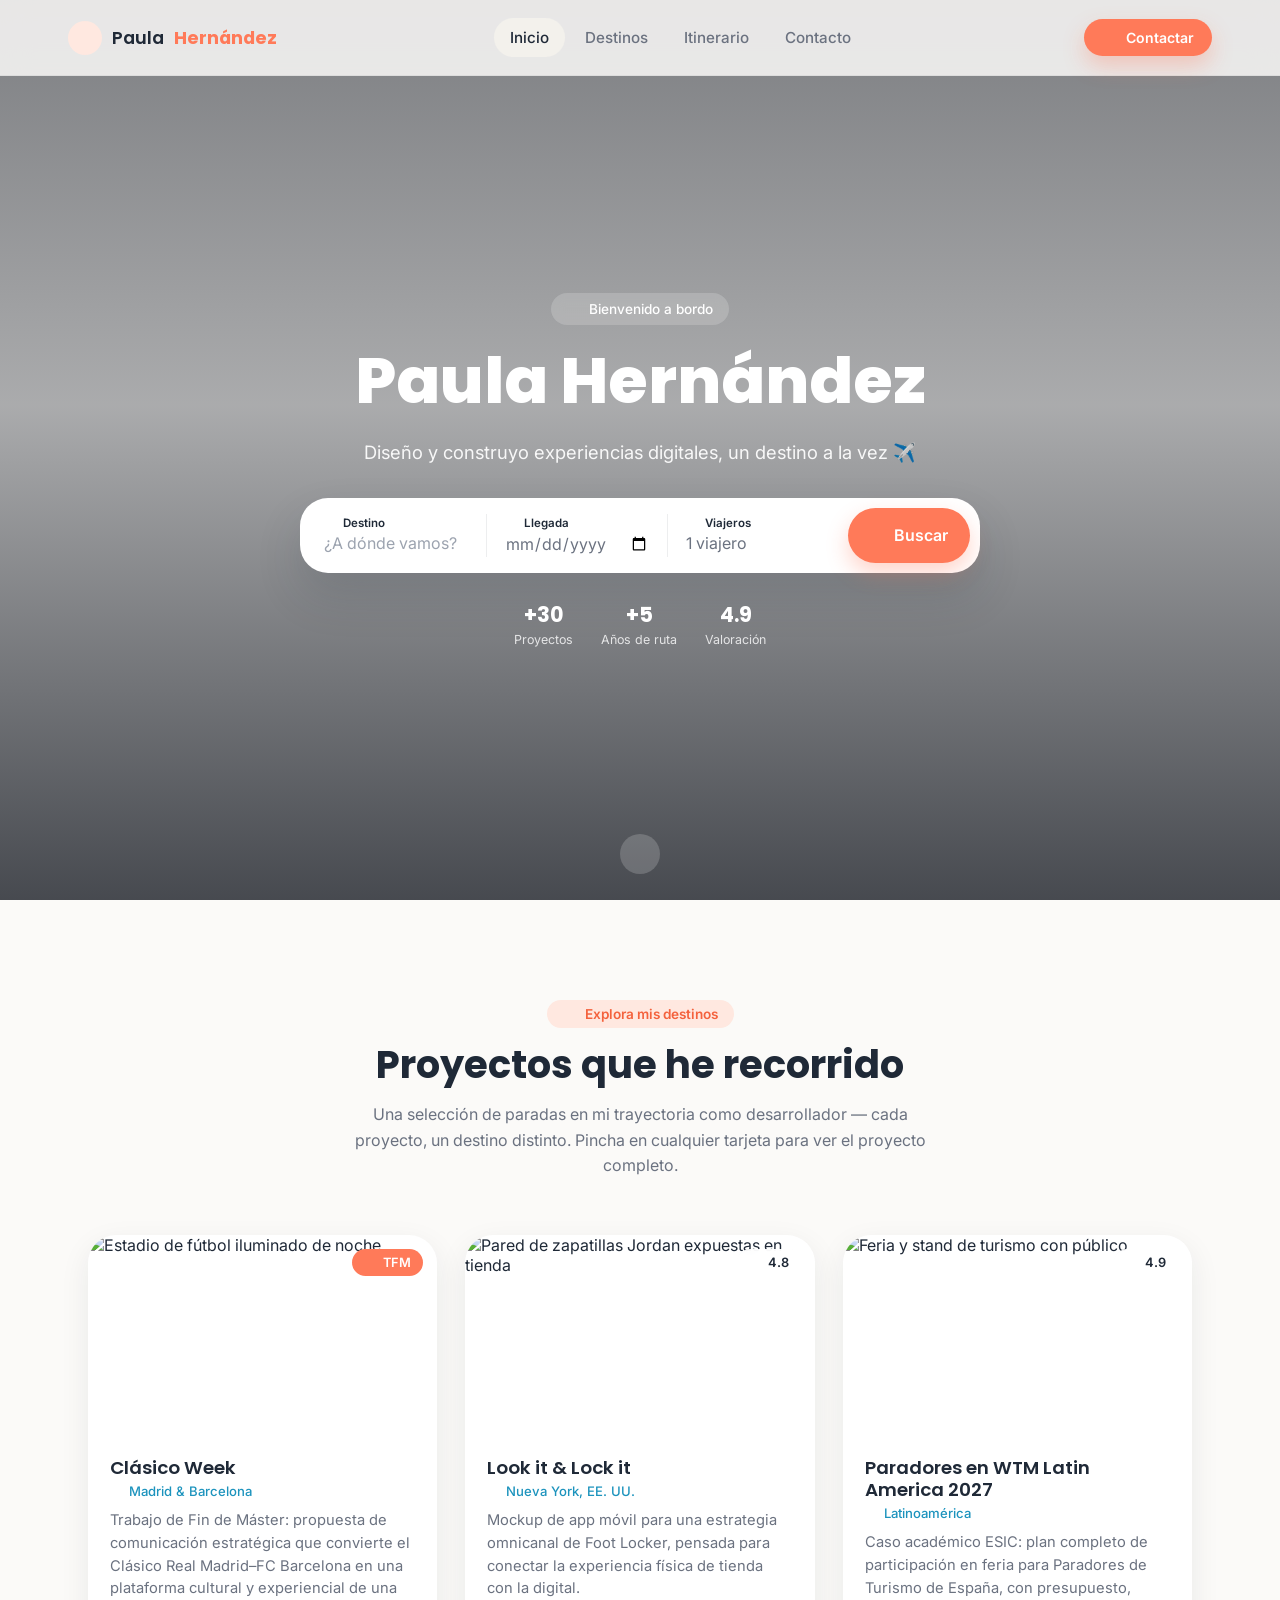
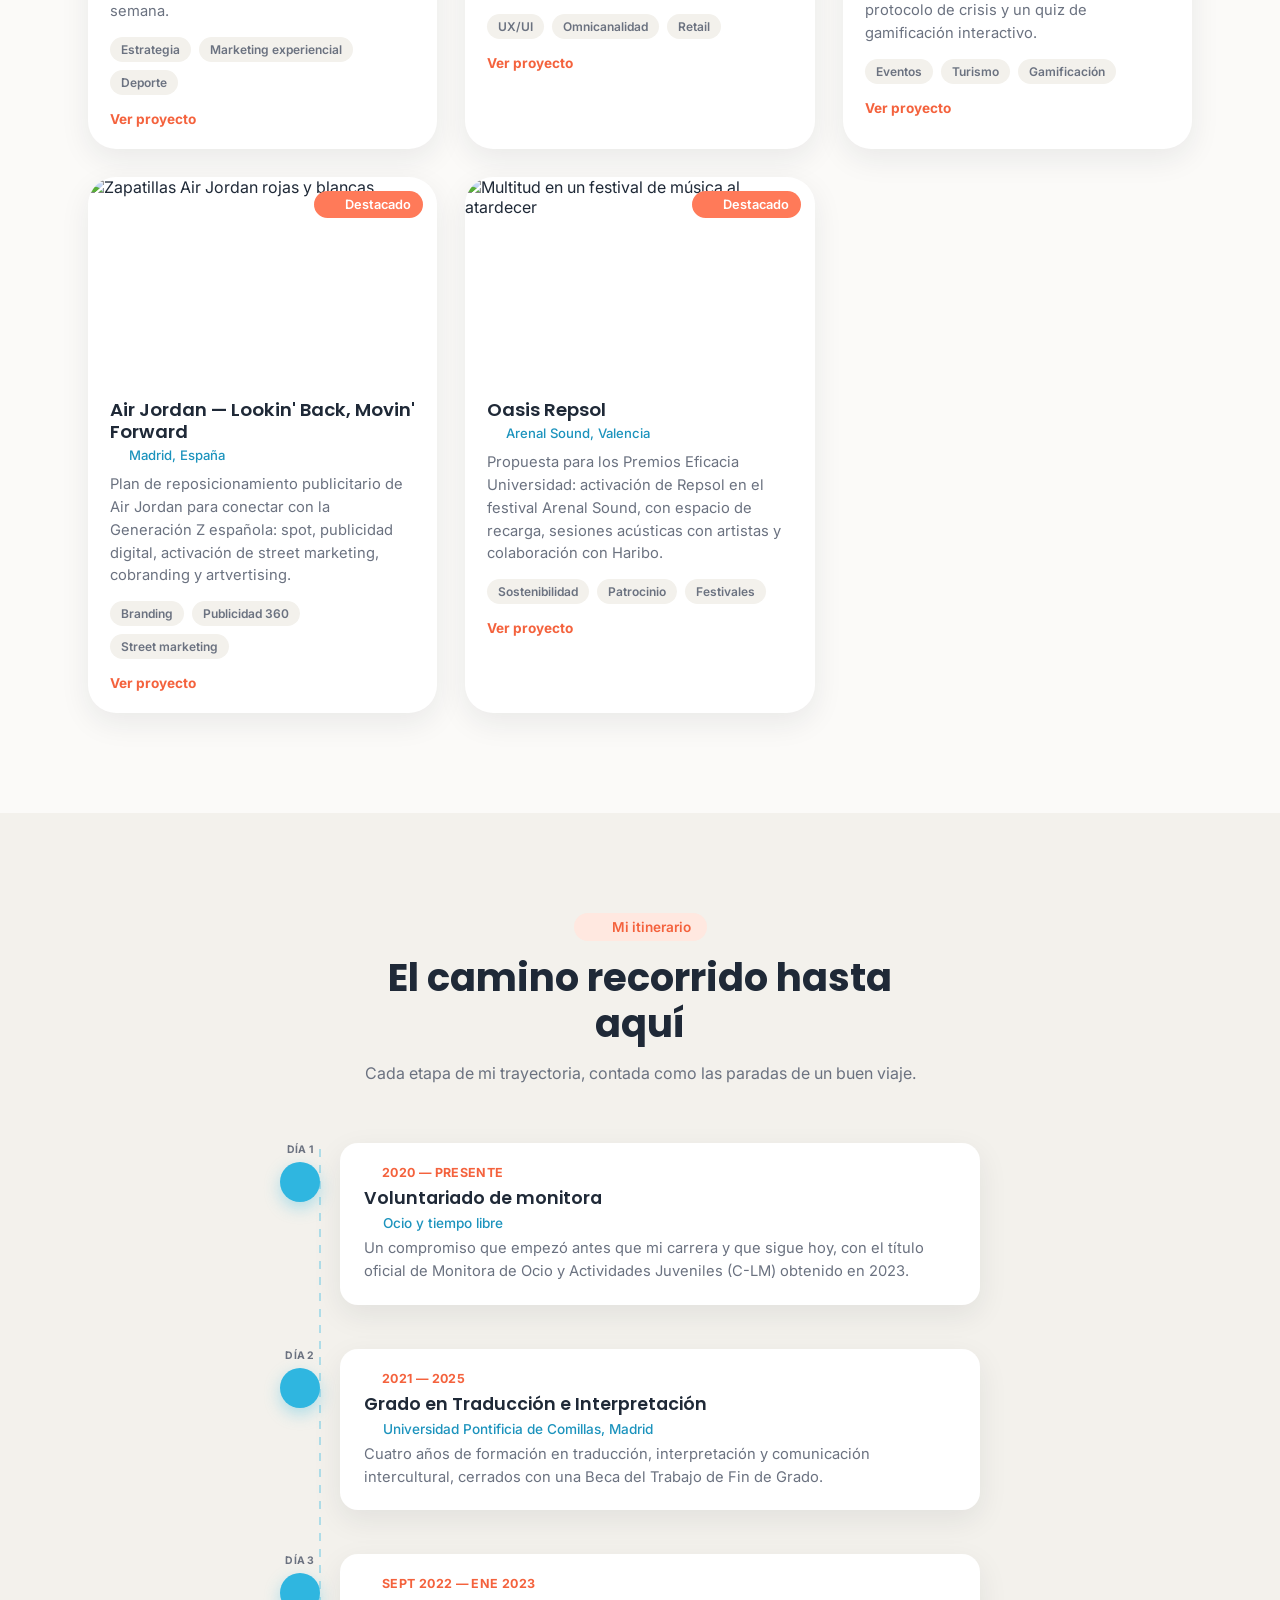
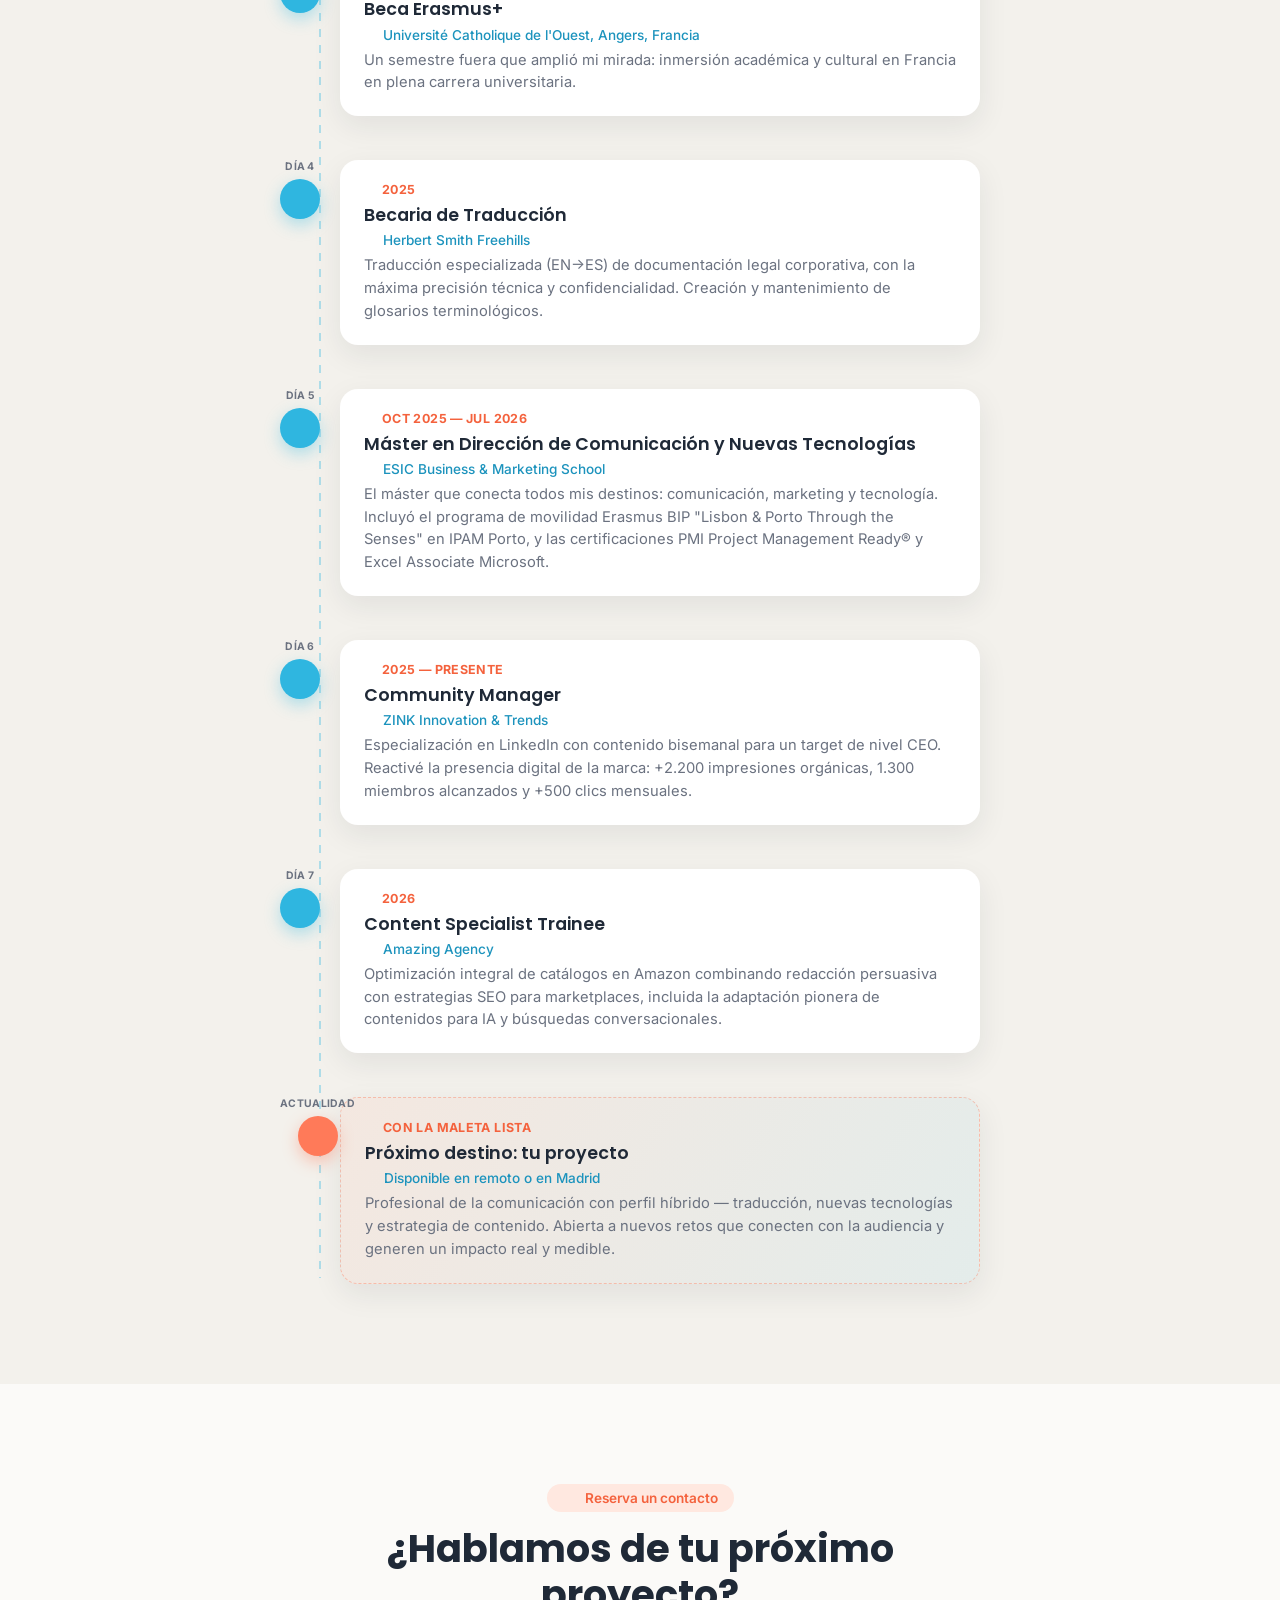
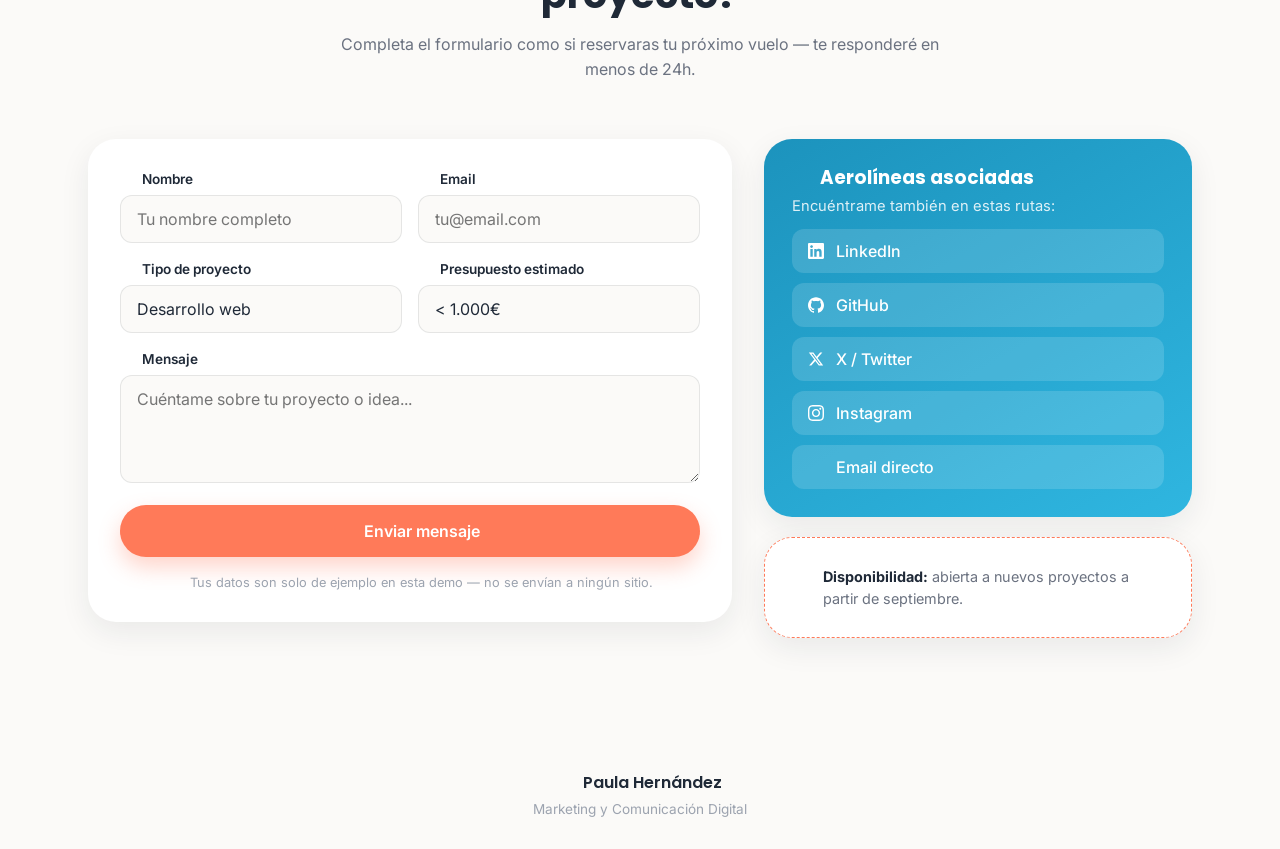
==== index.html @ 9df177ea "Replace placeholder itinerary with Paula's real background Swap the fictional developer timeline for" ====
<!DOCTYPE html>
<html lang="es">
<head>
<meta charset="UTF-8">
<meta name="viewport" content="width=device-width, initial-scale=1.0, viewport-fit=cover">
<title>Paula Hernández — Bienvenido! ·  Rumbo a...</title>
<meta name="description" content="Portfolio personal con estética de app de viajes — proyectos, experiencia y contacto.">

<link rel="preconnect" href="https://fonts.googleapis.com">
<link rel="preconnect" href="https://fonts.gstatic.com" crossorigin>
<link href="https://fonts.googleapis.com/css2?family=Poppins:wght@500;600;700;800&family=Inter:wght@400;500;600;700&display=swap" rel="stylesheet">

<link rel="stylesheet" href="css/styles.css">

<link rel="icon" href="data:image/svg+xml,%3Csvg xmlns='http://www.w3.org/2000/svg' viewBox='0 0 24 24'%3E%3Ctext y='20' font-size='20'%3E%E2%9C%88%EF%B8%8F%3C/text%3E%3C/svg%3E">
</head>
<body>

<!-- ===== SPLASH LOADER ===== -->
<div id="splash" class="splash">
  <div class="splash-inner">
    <div class="splash-badge">
      <i data-lucide="plane" class="splash-plane"></i>
    </div>
    <p class="splash-title">Paula<span>Hernández</span></p>
    <div class="splash-bar"><span></span></div>
  </div>
</div>

<!-- ===== TOAST ===== -->
<div id="toast" class="toast" role="status" aria-live="polite"></div>

<!-- ===== NAVBAR (desktop / top) ===== -->
<header class="navbar" id="navbar">
  <div class="navbar-inner">
    <a href="#inicio" class="brand">
      <span class="brand-icon"><i data-lucide="plane-takeoff"></i></span>
      Paula<span class="brand-accent">Hernández</span>
    </a>
    <nav class="nav-links" id="navLinks">
      <a href="#inicio" class="nav-link active" data-nav>Inicio</a>
      <a href="#destinos" class="nav-link" data-nav>Destinos</a>
      <a href="#itinerario" class="nav-link" data-nav>Itinerario</a>
      <a href="#contacto" class="nav-link" data-nav>Contacto</a>
    </nav>
    <a href="#contacto" class="btn btn-primary btn-small nav-cta">
      <i data-lucide="send"></i> Contactar
    </a>
  </div>
</header>

<!-- ===== BOTTOM TAB BAR (mobile) ===== -->
<nav class="bottom-nav" id="bottomNav">
  <a href="#inicio" class="bottom-nav-item active" data-nav>
    <i data-lucide="house"></i>
    <span>Inicio</span>
  </a>
  <a href="#destinos" class="bottom-nav-item" data-nav>
    <i data-lucide="compass"></i>
    <span>Destinos</span>
  </a>
  <a href="#itinerario" class="bottom-nav-item" data-nav>
    <i data-lucide="map"></i>
    <span>Itinerario</span>
  </a>
  <a href="#contacto" class="bottom-nav-item" data-nav>
    <i data-lucide="send"></i>
    <span>Contacto</span>
  </a>
</nav>

<main>

<!-- ===== HERO ===== -->
<section id="inicio" class="hero">
  <div class="hero-bg">
    <img src="https://images.unsplash.com/photo-1488646953014-85cb44e25828?auto=format&fit=crop&w=1800&q=70" alt="" class="hero-img">
    <div class="hero-overlay"></div>
  </div>

  <div class="hero-content fade-in">
    <span class="hero-kicker"><i data-lucide="sparkles"></i> Bienvenido a bordo</span>
    <h1 class="hero-title">Paula Hernández</h1>
    <p class="hero-slogan">Diseño y construyo experiencias digitales, un destino a la vez ✈️</p>

    <form class="search-card" id="searchForm">
      <div class="search-field">
        <label for="destino"><i data-lucide="map-pin"></i> Destino</label>
        <input type="text" id="destino" placeholder="¿A dónde vamos?" autocomplete="off">
      </div>
      <div class="search-divider"></div>
      <div class="search-field">
        <label for="fecha-ida"><i data-lucide="calendar"></i> Llegada</label>
        <input type="date" id="fecha-ida">
      </div>
      <div class="search-divider"></div>
      <div class="search-field">
        <label for="viajeros"><i data-lucide="users"></i> Viajeros</label>
        <select id="viajeros">
          <option>1 viajero</option>
          <option>2 viajeros</option>
          <option>3+ viajeros</option>
        </select>
      </div>
      <button type="submit" class="btn btn-primary search-btn">
        <i data-lucide="search"></i> <span>Buscar</span>
      </button>
    </form>

    <div class="hero-stats">
      <div class="hero-stat"><strong>+30</strong><span>Proyectos</span></div>
      <div class="hero-stat"><strong>+5</strong><span>Años de ruta</span></div>
      <div class="hero-stat"><strong>4.9</strong><span>Valoración</span></div>
    </div>
  </div>

  <a href="#destinos" class="scroll-hint" aria-label="Bajar a destinos">
    <i data-lucide="chevron-down"></i>
  </a>
</section>

<!-- ===== DESTINOS = PROYECTOS ===== -->
<section id="destinos" class="section destinos">
  <div class="container">
    <div class="section-head fade-in">
      <span class="eyebrow"><i data-lucide="compass"></i> Explora mis destinos</span>
      <h2>Proyectos que he recorrido</h2>
      <p>Una selección de paradas en mi trayectoria como desarrollador — cada proyecto, un destino distinto. Pincha en cualquier tarjeta para ver el proyecto completo.</p>
    </div>

    <div class="card-grid">

      <a href="proyectos/clasico-week.html" class="dest-card fade-in">
        <div class="dest-card-img">
          <img src="https://images.unsplash.com/photo-1522778119026-d647f0596c20?auto=format&fit=crop&w=800&q=65" alt="Estadio de fútbol iluminado de noche">
          <span class="dest-tag dest-tag-featured"><i data-lucide="badge-check"></i> TFM</span>
        </div>
        <div class="dest-card-body">
          <div class="dest-card-title-row">
            <h3>Clásico Week</h3>
            <span class="dest-loc"><i data-lucide="map-pin"></i> Madrid & Barcelona</span>
          </div>
          <p>Trabajo de Fin de Máster: propuesta de comunicación estratégica que convierte el Clásico Real Madrid–FC Barcelona en una plataforma cultural y experiencial de una semana.</p>
          <div class="dest-card-tags">
            <span>Estrategia</span><span>Marketing experiencial</span><span>Deporte</span>
          </div>
          <span class="dest-card-cta">Ver proyecto <i data-lucide="arrow-right"></i></span>
        </div>
      </a>

      <a href="proyectos/look-it-lock-it.html" class="dest-card fade-in">
        <div class="dest-card-img">
         <img src="https://images.unsplash.com/photo-1633464130613-0a9154299ac2?auto=format&fit=crop&w=800&q=65" alt="Pared de zapatillas Jordan expuestas en tienda">
          <span class="dest-tag"><i data-lucide="star"></i> 4.8</span>
        </div>
        <div class="dest-card-body">
          <div class="dest-card-title-row">
            <h3>Look it & Lock it</h3>
            <span class="dest-loc"><i data-lucide="map-pin"></i> Nueva York, EE. UU.</span>
          </div>
          <p>Mockup de app móvil para una estrategia omnicanal de Foot Locker, pensada para conectar la experiencia física de tienda con la digital.</p>
          <div class="dest-card-tags">
            <span>UX/UI</span><span>Omnicanalidad</span><span>Retail</span>
          </div>
          <span class="dest-card-cta">Ver proyecto <i data-lucide="arrow-right"></i></span>
        </div>
      </a>

      <a href="proyectos/paradores-wtm.html" class="dest-card fade-in">
        <div class="dest-card-img">
          <img src="https://images.unsplash.com/photo-1489749798305-4fea3ae63d43?auto=format&fit=crop&w=800&q=65" alt="Feria y stand de turismo con público">
          <span class="dest-tag"><i data-lucide="star"></i> 4.9</span>
        </div>
        <div class="dest-card-body">
          <div class="dest-card-title-row">
            <h3>Paradores en WTM Latin America 2027</h3>
            <span class="dest-loc"><i data-lucide="map-pin"></i> Latinoamérica</span>
          </div>
          <p>Caso académico ESIC: plan completo de participación en feria para Paradores de Turismo de España, con presupuesto, protocolo de crisis y un quiz de gamificación interactivo.</p>
          <div class="dest-card-tags">
            <span>Eventos</span><span>Turismo</span><span>Gamificación</span>
          </div>
          <span class="dest-card-cta">Ver proyecto <i data-lucide="arrow-right"></i></span>
        </div>
      </a>

      <a href="proyectos/air-jordan.html" class="dest-card fade-in">
        <div class="dest-card-img">
          <img src="https://images.unsplash.com/photo-1513188732907-5f732b831ca8?auto=format&fit=crop&w=800&q=65" alt="Zapatillas Air Jordan rojas y blancas">
          <span class="dest-tag dest-tag-featured"><i data-lucide="badge-check"></i> Destacado</span>
        </div>
        <div class="dest-card-body">
          <div class="dest-card-title-row">
            <h3>Air Jordan — Lookin' Back, Movin' Forward</h3>
            <span class="dest-loc"><i data-lucide="map-pin"></i> Madrid, España</span>
          </div>
          <p>Plan de reposicionamiento publicitario de Air Jordan para conectar con la Generación Z española: spot, publicidad digital, activación de street marketing, cobranding y artvertising.</p>
          <div class="dest-card-tags">
            <span>Branding</span><span>Publicidad 360</span><span>Street marketing</span>
          </div>
          <span class="dest-card-cta">Ver proyecto <i data-lucide="arrow-right"></i></span>
        </div>
      </a>

      <a href="proyectos/oasis-repsol.html" class="dest-card fade-in">
        <div class="dest-card-img">
          <img src="https://images.unsplash.com/photo-1459749411175-04bf5292ceea?auto=format&fit=crop&w=800&q=65" alt="Multitud en un festival de música al atardecer">
          <span class="dest-tag dest-tag-featured"><i data-lucide="badge-check"></i> Destacado</span>
        </div>
        <div class="dest-card-body">
          <div class="dest-card-title-row">
            <h3>Oasis Repsol</h3>
            <span class="dest-loc"><i data-lucide="map-pin"></i> Arenal Sound, Valencia</span>
          </div>
          <p>Propuesta para los Premios Eficacia Universidad: activación de Repsol en el festival Arenal Sound, con espacio de recarga, sesiones acústicas con artistas y colaboración con Haribo.</p>
          <div class="dest-card-tags">
            <span>Sostenibilidad</span><span>Patrocinio</span><span>Festivales</span>
          </div>
          <span class="dest-card-cta">Ver proyecto <i data-lucide="arrow-right"></i></span>
        </div>
      </a>

    </div>
  </div>
</section>

<!-- ===== ITINERARIO = SOBRE MI / EXPERIENCIA ===== -->
<section id="itinerario" class="section itinerario">
  <div class="container">
    <div class="section-head fade-in">
      <span class="eyebrow"><i data-lucide="map"></i> Mi itinerario</span>
      <h2>El camino recorrido hasta aquí</h2>
      <p>Cada etapa de mi trayectoria, contada como las paradas de un buen viaje.</p>
    </div>

    <div class="timeline">

      <div class="timeline-item fade-in">
        <div class="timeline-marker">
          <span class="timeline-day">Día 1</span>
          <span class="timeline-pin"><i data-lucide="heart-handshake"></i></span>
        </div>
        <div class="timeline-card">
          <span class="timeline-date"><i data-lucide="calendar"></i> 2020 — Presente</span>
          <h3>Voluntariado de monitora</h3>
          <p class="timeline-place"><i data-lucide="map-pin"></i> Ocio y tiempo libre</p>
          <p>Un compromiso que empezó antes que mi carrera y que sigue hoy, con el título oficial de Monitora de Ocio y Actividades Juveniles (C-LM) obtenido en 2023.</p>
        </div>
      </div>

      <div class="timeline-item fade-in">
        <div class="timeline-marker">
          <span class="timeline-day">Día 2</span>
          <span class="timeline-pin"><i data-lucide="graduation-cap"></i></span>
        </div>
        <div class="timeline-card">
          <span class="timeline-date"><i data-lucide="calendar"></i> 2021 — 2025</span>
          <h3>Grado en Traducción e Interpretación</h3>
          <p class="timeline-place"><i data-lucide="map-pin"></i> Universidad Pontificia de Comillas, Madrid</p>
          <p>Cuatro años de formación en traducción, interpretación y comunicación intercultural, cerrados con una Beca del Trabajo de Fin de Grado.</p>
        </div>
      </div>

      <div class="timeline-item fade-in">
        <div class="timeline-marker">
          <span class="timeline-day">Día 3</span>
          <span class="timeline-pin"><i data-lucide="globe"></i></span>
        </div>
        <div class="timeline-card">
          <span class="timeline-date"><i data-lucide="calendar"></i> Sept 2022 — Ene 2023</span>
          <h3>Beca Erasmus+</h3>
          <p class="timeline-place"><i data-lucide="map-pin"></i> Université Catholique de l'Ouest, Angers, Francia</p>
          <p>Un semestre fuera que amplió mi mirada: inmersión académica y cultural en Francia en plena carrera universitaria.</p>
        </div>
      </div>

      <div class="timeline-item fade-in">
        <div class="timeline-marker">
          <span class="timeline-day">Día 4</span>
          <span class="timeline-pin"><i data-lucide="scale"></i></span>
        </div>
        <div class="timeline-card">
          <span class="timeline-date"><i data-lucide="calendar"></i> 2025</span>
          <h3>Becaria de Traducción</h3>
          <p class="timeline-place"><i data-lucide="map-pin"></i> Herbert Smith Freehills</p>
          <p>Traducción especializada (EN→ES) de documentación legal corporativa, con la máxima precisión técnica y confidencialidad. Creación y mantenimiento de glosarios terminológicos.</p>
        </div>
      </div>

      <div class="timeline-item fade-in">
        <div class="timeline-marker">
          <span class="timeline-day">Día 5</span>
          <span class="timeline-pin"><i data-lucide="graduation-cap"></i></span>
        </div>
        <div class="timeline-card">
          <span class="timeline-date"><i data-lucide="calendar"></i> Oct 2025 — Jul 2026</span>
          <h3>Máster en Dirección de Comunicación y Nuevas Tecnologías</h3>
          <p class="timeline-place"><i data-lucide="map-pin"></i> ESIC Business & Marketing School</p>
          <p>El máster que conecta todos mis destinos: comunicación, marketing y tecnología. Incluyó el programa de movilidad Erasmus BIP "Lisbon & Porto Through the Senses" en IPAM Porto, y las certificaciones PMI Project Management Ready® y Excel Associate Microsoft.</p>
        </div>
      </div>

      <div class="timeline-item fade-in">
        <div class="timeline-marker">
          <span class="timeline-day">Día 6</span>
          <span class="timeline-pin"><i data-lucide="megaphone"></i></span>
        </div>
        <div class="timeline-card">
          <span class="timeline-date"><i data-lucide="calendar"></i> 2025 — Presente</span>
          <h3>Community Manager</h3>
          <p class="timeline-place"><i data-lucide="map-pin"></i> ZINK Innovation & Trends</p>
          <p>Especialización en LinkedIn con contenido bisemanal para un target de nivel CEO. Reactivé la presencia digital de la marca: +2.200 impresiones orgánicas, 1.300 miembros alcanzados y +500 clics mensuales.</p>
        </div>
      </div>

      <div class="timeline-item fade-in">
        <div class="timeline-marker">
          <span class="timeline-day">Día 7</span>
          <span class="timeline-pin"><i data-lucide="shopping-cart"></i></span>
        </div>
        <div class="timeline-card">
          <span class="timeline-date"><i data-lucide="calendar"></i> 2026</span>
          <h3>Content Specialist Trainee</h3>
          <p class="timeline-place"><i data-lucide="map-pin"></i> Amazing Agency</p>
          <p>Optimización integral de catálogos en Amazon combinando redacción persuasiva con estrategias SEO para marketplaces, incluida la adaptación pionera de contenidos para IA y búsquedas conversacionales.</p>
        </div>
      </div>

      <div class="timeline-item fade-in">
        <div class="timeline-marker">
          <span class="timeline-day">Actualidad</span>
          <span class="timeline-pin"><i data-lucide="rocket"></i></span>
        </div>
        <div class="timeline-card timeline-card-current">
          <span class="timeline-date"><i data-lucide="calendar"></i> Con la maleta lista</span>
          <h3>Próximo destino: tu proyecto</h3>
          <p class="timeline-place"><i data-lucide="map-pin"></i> Disponible en remoto o en Madrid</p>
          <p>Profesional de la comunicación con perfil híbrido — traducción, nuevas tecnologías y estrategia de contenido. Abierta a nuevos retos que conecten con la audiencia y generen un impacto real y medible.</p>
        </div>
      </div>

    </div>
  </div>
</section>

<!-- ===== RESERVA UN CONTACTO ===== -->
<section id="contacto" class="section contacto">
  <div class="container">
    <div class="section-head fade-in">
      <span class="eyebrow"><i data-lucide="send"></i> Reserva un contacto</span>
      <h2>¿Hablamos de tu próximo proyecto?</h2>
      <p>Completa el formulario como si reservaras tu próximo vuelo — te responderé en menos de 24h.</p>
    </div>

    <div class="booking-wrap fade-in">
      <form class="booking-form" id="contactForm" novalidate>
        <div class="form-row">
          <div class="form-field">
            <label for="nombre"><i data-lucide="user"></i> Nombre</label>
            <input type="text" id="nombre" name="nombre" placeholder="Tu nombre completo" required>
          </div>
          <div class="form-field">
            <label for="email"><i data-lucide="mail"></i> Email</label>
            <input type="email" id="email" name="email" placeholder="tu@email.com" required>
          </div>
        </div>

        <div class="form-row">
          <div class="form-field">
            <label for="asunto"><i data-lucide="briefcase"></i> Tipo de proyecto</label>
            <select id="asunto" name="asunto">
              <option>Desarrollo web</option>
              <option>Diseño de producto</option>
              <option>Colaboración freelance</option>
              <option>Otro</option>
            </select>
          </div>
          <div class="form-field">
            <label for="presupuesto"><i data-lucide="wallet"></i> Presupuesto estimado</label>
            <select id="presupuesto" name="presupuesto">
              <option>&lt; 1.000€</option>
              <option>1.000€ – 5.000€</option>
              <option>5.000€ +</option>
              <option>Prefiero comentarlo</option>
            </select>
          </div>
        </div>

        <div class="form-field">
          <label for="mensaje"><i data-lucide="message-square"></i> Mensaje</label>
          <textarea id="mensaje" name="mensaje" rows="4" placeholder="Cuéntame sobre tu proyecto o idea..." required></textarea>
        </div>

        <button type="submit" class="btn btn-primary btn-large booking-submit">
          <i data-lucide="send"></i> <span>Enviar mensaje</span>
        </button>
        <p class="booking-note"><i data-lucide="shield-check"></i> Tus datos son solo de ejemplo en esta demo — no se envían a ningún sitio.</p>
      </form>

      <aside class="booking-side">
        <div class="side-card">
          <h3><i data-lucide="plane"></i> Aerolíneas asociadas</h3>
          <p>Encuéntrame también en estas rutas:</p>
          <div class="partner-list">
            <a href="#" class="partner-link" aria-label="LinkedIn">
              <svg viewBox="0 0 24 24" fill="currentColor" aria-hidden="true"><path d="M20.447 20.452h-3.554v-5.569c0-1.328-.027-3.037-1.852-3.037-1.853 0-2.136 1.445-2.136 2.939v5.667H9.351V9h3.414v1.561h.046c.477-.9 1.637-1.85 3.37-1.85 3.601 0 4.267 2.37 4.267 5.455v6.286zM5.337 7.433c-1.144 0-2.063-.926-2.063-2.065 0-1.138.92-2.063 2.063-2.063 1.14 0 2.064.925 2.064 2.063 0 1.139-.925 2.065-2.064 2.065zm1.782 13.019H3.555V9h3.564v11.452zM22.225 0H1.771C.792 0 0 .774 0 1.729v20.542C0 23.227.792 24 1.771 24h20.451C23.2 24 24 23.227 24 22.271V1.729C24 .774 23.2 0 22.222 0h.003z"/></svg> LinkedIn
            </a>
            <a href="#" class="partner-link" aria-label="GitHub">
              <svg viewBox="0 0 24 24" fill="currentColor" aria-hidden="true"><path d="M12 .297c-6.63 0-12 5.373-12 12 0 5.303 3.438 9.8 8.205 11.385.6.113.82-.258.82-.577 0-.285-.01-1.04-.015-2.04-3.338.724-4.042-1.61-4.042-1.61-.546-1.387-1.333-1.756-1.333-1.756-1.089-.744.084-.729.084-.729 1.205.084 1.84 1.238 1.84 1.238 1.07 1.834 2.809 1.304 3.495.997.108-.775.42-1.305.763-1.605-2.665-.303-5.467-1.334-5.467-5.931 0-1.311.469-2.381 1.236-3.221-.124-.303-.535-1.524.117-3.176 0 0 1.008-.322 3.301 1.23.957-.266 1.983-.399 3.003-.404 1.02.005 2.047.138 3.006.404 2.291-1.552 3.297-1.23 3.297-1.23.653 1.653.242 2.874.118 3.176.77.84 1.235 1.91 1.235 3.221 0 4.609-2.807 5.624-5.479 5.921.43.372.823 1.102.823 2.222 0 1.606-.015 2.898-.015 3.293 0 .321.218.694.825.576C20.565 22.092 24 17.592 24 12.297c0-6.627-5.373-12-12-12"/></svg> GitHub
            </a>
            <a href="#" class="partner-link" aria-label="X / Twitter">
              <svg viewBox="0 0 24 24" fill="currentColor" aria-hidden="true"><path d="M18.244 2.25h3.308l-7.227 8.26 8.502 11.24H16.17l-5.214-6.817L4.99 21.75H1.68l7.73-8.835L1.254 2.25H8.08l4.713 6.231zm-1.161 17.52h1.833L7.084 4.126H5.117z"/></svg> X / Twitter
            </a>
            <a href="#" class="partner-link" aria-label="Instagram">
              <svg viewBox="0 0 24 24" fill="currentColor" aria-hidden="true"><path d="M12 0C8.74 0 8.333.014 7.053.072 5.775.132 4.905.333 4.14.63c-.789.306-1.459.717-2.126 1.384S.935 3.35.63 4.14C.333 4.905.131 5.775.072 7.053.014 8.333 0 8.74 0 12s.014 3.667.072 4.947c.06 1.277.261 2.148.558 2.913.306.788.717 1.459 1.384 2.126.667.666 1.336 1.079 2.126 1.384.766.296 1.636.499 2.913.558C8.333 23.988 8.74 24 12 24s3.667-.014 4.947-.072c1.277-.06 2.148-.262 2.913-.558.788-.306 1.459-.718 2.126-1.384.666-.667 1.079-1.335 1.384-2.126.296-.765.499-1.636.558-2.913.058-1.28.072-1.687.072-4.947s-.014-3.667-.072-4.947c-.06-1.277-.262-2.149-.558-2.913-.306-.789-.718-1.459-1.384-2.126C21.319 1.347 20.651.935 19.86.63c-.765-.297-1.636-.499-2.913-.558C15.667.014 15.26 0 12 0zm0 2.16c3.203 0 3.585.016 4.85.071 1.17.055 1.805.249 2.227.415.562.217.96.477 1.382.896.419.42.679.819.896 1.381.164.422.36 1.057.413 2.227.057 1.266.07 1.646.07 4.85s-.015 3.585-.074 4.85c-.061 1.17-.256 1.805-.421 2.227-.224.562-.479.96-.899 1.382-.419.419-.824.679-1.38.896-.42.164-1.065.36-2.235.413-1.274.057-1.649.07-4.859.07-3.211 0-3.586-.015-4.859-.074-1.171-.061-1.816-.256-2.236-.421-.569-.224-.96-.479-1.379-.899-.421-.419-.69-.824-.9-1.38-.165-.42-.359-1.065-.42-2.235-.045-1.26-.061-1.649-.061-4.844 0-3.196.016-3.586.061-4.861.061-1.17.255-1.814.42-2.234.21-.57.479-.96.9-1.381.419-.419.81-.689 1.379-.898.42-.166 1.051-.361 2.221-.421 1.275-.045 1.65-.06 4.859-.06l.045.03zm0 3.678c-3.405 0-6.162 2.76-6.162 6.162 0 3.405 2.76 6.162 6.162 6.162 3.405 0 6.162-2.76 6.162-6.162 0-3.405-2.76-6.162-6.162-6.162zM12 16c-2.21 0-4-1.79-4-4s1.79-4 4-4 4 1.79 4 4-1.79 4-4 4zm7.846-10.405c0 .795-.646 1.44-1.44 1.44-.795 0-1.44-.646-1.44-1.44 0-.794.646-1.439 1.44-1.439.793-.001 1.44.645 1.44 1.439z"/></svg> Instagram
            </a>
            <a href="#" class="partner-link" aria-label="Email">
              <i data-lucide="mail"></i> Email directo
            </a>
          </div>
        </div>

        <div class="side-card side-card-alt">
          <i data-lucide="badge-check" class="side-alt-icon"></i>
          <p><strong>Disponibilidad:</strong> abierta a nuevos proyectos a partir de septiembre.</p>
        </div>
      </aside>
    </div>
  </div>
</section>

</main>

<footer class="footer">
  <div class="container footer-inner">
    <span><i data-lucide="plane-takeoff"></i> Paula Hernández</span>
    <span class="footer-note">Marketing y Comunicación Digital</span>
  </div>
</footer>

<script src="https://unpkg.com/lucide@latest/dist/umd/lucide.js"></script>
<script src="js/script.js"></script>
</body>
</html>
---- css/styles.css ----
/* ============================================================
   Paula Hernández — Portfolio (estilo app de viajes)
   ============================================================ */

:root {
  --coral: #FF7A59;
  --coral-dark: #F4623D;
  --coral-light: #FFE8E0;
  --sky: #2FB6E0;
  --sky-dark: #1C93BD;
  --sky-light: #E4F6FC;
  --ink: #1F2937;
  --gray: #6B7280;
  --gray-light: #9CA3AF;
  --bg: #FBFAF8;
  --bg-alt: #F3F1EC;
  --white: #FFFFFF;

  --radius-lg: 28px;
  --radius-md: 18px;
  --radius-sm: 12px;

  --shadow-soft: 0 10px 30px rgba(31, 41, 55, 0.08);
  --shadow-hover: 0 22px 45px rgba(31, 41, 55, 0.16);

  --font-heading: 'Poppins', sans-serif;
  --font-body: 'Inter', sans-serif;

  --nav-h: 76px;
  --bottom-nav-h: 72px;
}

* { box-sizing: border-box; }

html {
  scroll-behavior: smooth;
  scroll-padding-top: calc(var(--nav-h) + 10px);
}

body {
  margin: 0;
  font-family: var(--font-body);
  color: var(--ink);
  background: var(--bg);
  overflow-x: hidden;
}

h1, h2, h3 { font-family: var(--font-heading); margin: 0; line-height: 1.2; }
p { margin: 0; color: var(--gray); }
a { text-decoration: none; color: inherit; }
button, input, select, textarea { font-family: var(--font-body); font-size: 1rem; }
img { max-width: 100%; display: block; }
ul { margin: 0; padding: 0; list-style: none; }

svg[data-lucide], i[data-lucide] { display: inline-block; vertical-align: middle; width: 1em; height: 1em; }

.container { max-width: 1200px; margin: 0 auto; padding: 0 28px; }

/* ---------------- Buttons ---------------- */
.btn {
  display: inline-flex;
  align-items: center;
  justify-content: center;
  gap: 8px;
  border: none;
  border-radius: 999px;
  font-weight: 600;
  cursor: pointer;
  transition: background 0.2s ease, transform 0.15s ease, box-shadow 0.2s ease;
}
.btn svg, .btn i { width: 16px; height: 16px; }
.btn-primary { background: var(--coral); color: var(--white); box-shadow: 0 10px 22px rgba(255, 122, 89, 0.32); }
.btn-primary:hover { background: var(--coral-dark); }
.btn-primary:active { transform: scale(0.96); }
.btn-small { padding: 10px 18px; font-size: 0.88rem; }
.btn-large { padding: 16px 24px; font-size: 1rem; width: 100%; }

/* ---------------- Fade-in on scroll ---------------- */
.fade-in {
  opacity: 0;
  transform: translateY(28px);
  transition: opacity 0.7s ease, transform 0.7s ease;
}
.fade-in.visible { opacity: 1; transform: translateY(0); }

/* ================= Splash screen ================= */
.splash {
  position: fixed;
  inset: 0;
  z-index: 9999;
  display: flex;
  flex-direction: column;
  align-items: center;
  justify-content: center;
  gap: 22px;
  background: linear-gradient(150deg, var(--coral), var(--sky-dark));
  color: var(--white);
  transition: opacity 0.6s ease, visibility 0.6s ease;
}
.splash.hidden { opacity: 0; visibility: hidden; pointer-events: none; }
.splash-inner { display: flex; flex-direction: column; align-items: center; gap: 18px; }
.splash-badge {
  width: 84px;
  height: 84px;
  border-radius: 50%;
  background: rgba(255, 255, 255, 0.16);
  display: flex;
  align-items: center;
  justify-content: center;
  animation: splash-float 1.6s ease-in-out infinite;
}
.splash-plane { width: 34px; height: 34px; }
.splash-title {
  font-family: var(--font-heading);
  font-weight: 600;
  font-size: 1.2rem;
  letter-spacing: 0.02em;
}
.splash-title span { font-weight: 700; opacity: 0.9; }
.splash-bar {
  width: 160px;
  height: 4px;
  border-radius: 999px;
  background: rgba(255, 255, 255, 0.25);
  overflow: hidden;
}
.splash-bar span {
  display: block;
  height: 100%;
  width: 40%;
  border-radius: 999px;
  background: var(--white);
  animation: splash-load 1.1s ease-in-out infinite;
}
@keyframes splash-float {
  0%, 100% { transform: translateY(0) rotate(-8deg); }
  50% { transform: translateY(-14px) rotate(4deg); }
}
@keyframes splash-load {
  0% { transform: translateX(-100%); }
  100% { transform: translateX(350%); }
}

/* ================= Toast ================= */
.toast {
  position: fixed;
  bottom: calc(var(--bottom-nav-h) + 24px);
  left: 50%;
  transform: translateX(-50%) translateY(20px);
  background: var(--ink);
  color: var(--white);
  padding: 12px 22px;
  border-radius: 999px;
  font-size: 0.88rem;
  font-weight: 500;
  opacity: 0;
  pointer-events: none;
  transition: opacity 0.3s ease, transform 0.3s ease;
  z-index: 800;
  box-shadow: var(--shadow-hover);
  max-width: 90vw;
  text-align: center;
}
.toast.show { opacity: 1; transform: translateX(-50%) translateY(0); }

/* ================= Navbar (desktop) ================= */
.navbar {
  position: fixed;
  top: 0;
  left: 0;
  right: 0;
  height: var(--nav-h);
  z-index: 500;
  background: rgba(251, 250, 248, 0.85);
  backdrop-filter: blur(14px);
  -webkit-backdrop-filter: blur(14px);
  border-bottom: 1px solid rgba(31, 41, 55, 0.06);
  transition: box-shadow 0.3s ease;
}
.navbar.scrolled { box-shadow: 0 6px 20px rgba(31, 41, 55, 0.06); }
.navbar-inner {
  max-width: 1200px;
  margin: 0 auto;
  height: 100%;
  padding: 0 28px;
  display: flex;
  align-items: center;
  justify-content: space-between;
  gap: 20px;
}
.brand {
  display: flex;
  align-items: center;
  gap: 10px;
  font-family: var(--font-heading);
  font-weight: 600;
  font-size: 1.1rem;
  color: var(--ink);
  white-space: nowrap;
}
.brand-icon {
  display: flex;
  align-items: center;
  justify-content: center;
  width: 34px;
  height: 34px;
  border-radius: 50%;
  background: var(--coral-light);
  color: var(--coral);
}
.brand-icon svg, .brand-icon i { width: 17px; height: 17px; }
.brand-accent { color: var(--coral); font-weight: 700; }

.nav-links { display: flex; align-items: center; gap: 4px; flex: 1; justify-content: center; }
.nav-link {
  padding: 10px 16px;
  border-radius: 999px;
  font-weight: 500;
  font-size: 0.95rem;
  color: var(--gray);
  transition: background 0.25s ease, color 0.25s ease;
}
.nav-link:hover, .nav-link.active { background: var(--bg-alt); color: var(--ink); }

/* ================= Hero ================= */
.hero {
  position: relative;
  min-height: 100svh;
  display: flex;
  align-items: center;
  justify-content: center;
  padding: calc(var(--nav-h) + 24px) 20px 60px;
  overflow: hidden;
}
.hero-bg { position: absolute; inset: 0; }
.hero-img { width: 100%; height: 100%; object-fit: cover; transform: scale(1.05); }
.hero-overlay {
  position: absolute;
  inset: 0;
  background: linear-gradient(180deg, rgba(20, 24, 32, 0.55) 0%, rgba(20, 24, 32, 0.35) 45%, rgba(20, 24, 32, 0.78) 100%);
}
.hero-content {
  position: relative;
  z-index: 2;
  max-width: 720px;
  width: 100%;
  text-align: center;
  color: var(--white);
  display: flex;
  flex-direction: column;
  align-items: center;
  gap: 18px;
}
.hero-kicker {
  display: inline-flex;
  align-items: center;
  gap: 8px;
  padding: 8px 16px;
  border-radius: 999px;
  background: rgba(255, 255, 255, 0.18);
  backdrop-filter: blur(6px);
  font-size: 0.85rem;
  font-weight: 500;
}
.hero-title { font-size: clamp(2.4rem, 6vw, 4rem); font-weight: 800; }
.hero-slogan {
  color: rgba(255, 255, 255, 0.92);
  font-size: clamp(1rem, 2vw, 1.15rem);
  max-width: 560px;
  line-height: 1.6;
}

/* -------- fake search card -------- */
.search-card {
  margin-top: 12px;
  background: var(--white);
  border-radius: var(--radius-lg);
  box-shadow: var(--shadow-hover);
  padding: 10px;
  display: flex;
  align-items: stretch;
  gap: 4px;
  width: 100%;
  max-width: 680px;
}
.search-field {
  flex: 1;
  display: flex;
  flex-direction: column;
  gap: 3px;
  padding: 8px 14px;
  border-radius: var(--radius-md);
  transition: background 0.2s ease;
  text-align: left;
  min-width: 0;
}
.search-field:focus-within, .search-field:hover { background: var(--bg-alt); }
.search-field label {
  display: flex;
  align-items: center;
  gap: 6px;
  font-size: 0.72rem;
  font-weight: 600;
  color: var(--ink);
}
.search-field label svg, .search-field label i { width: 13px; height: 13px; color: var(--coral); }
.search-field input, .search-field select {
  border: none;
  outline: none;
  background: transparent;
  color: var(--gray);
  padding: 0;
  width: 100%;
  appearance: none;
}
.search-field input::placeholder { color: var(--gray-light); }
.search-divider { width: 1px; background: rgba(31, 41, 55, 0.08); margin: 6px 0; }
.search-btn { padding: 0 22px; white-space: nowrap; }

.hero-stats { display: flex; gap: 28px; margin-top: 8px; }
.hero-stat { display: flex; flex-direction: column; align-items: center; gap: 2px; }
.hero-stat strong { font-family: var(--font-heading); font-size: 1.3rem; }
.hero-stat span { color: rgba(255, 255, 255, 0.8); font-size: 0.78rem; }

.scroll-hint {
  position: absolute;
  bottom: 26px;
  left: 50%;
  transform: translateX(-50%);
  z-index: 2;
  width: 40px;
  height: 40px;
  border-radius: 50%;
  background: rgba(255, 255, 255, 0.18);
  color: var(--white);
  display: flex;
  align-items: center;
  justify-content: center;
  animation: bounce-hint 1.8s ease-in-out infinite;
}
@keyframes bounce-hint {
  0%, 100% { transform: translateX(-50%) translateY(0); }
  50% { transform: translateX(-50%) translateY(8px); }
}

/* ================= Sections (shared) ================= */
.section { padding: 100px 0; }
.itinerario { background: var(--bg-alt); }

.section-head {
  max-width: 640px;
  margin: 0 auto 56px;
  text-align: center;
  display: flex;
  flex-direction: column;
  gap: 14px;
  align-items: center;
  padding: 0 20px;
}
.eyebrow {
  display: inline-flex;
  align-items: center;
  gap: 8px;
  padding: 6px 16px;
  border-radius: 999px;
  background: var(--coral-light);
  color: var(--coral-dark);
  font-weight: 600;
  font-size: 0.85rem;
}
.eyebrow svg, .eyebrow i { width: 14px; height: 14px; }
.section-head h2 { font-size: clamp(1.7rem, 4vw, 2.4rem); font-weight: 700; }
.section-head p { font-size: 1rem; line-height: 1.6; }

/* ================= Destination / project cards ================= */
.card-grid {
  display: grid;
  grid-template-columns: repeat(3, 1fr);
  gap: 28px;
  padding: 0 20px;
}

.dest-card {
  display: block;
  background: var(--white);
  border-radius: var(--radius-lg);
  overflow: hidden;
  box-shadow: var(--shadow-soft);
  transition: box-shadow 0.35s ease, transform 0.35s ease;
  cursor: pointer;
}
.dest-card:hover { box-shadow: var(--shadow-hover); transform: translateY(-6px); }

.dest-card-img { position: relative; height: 200px; overflow: hidden; }
.dest-card-img img { width: 100%; height: 100%; object-fit: cover; transition: transform 0.5s ease; }
.dest-card:hover .dest-card-img img { transform: scale(1.12); }

.dest-tag {
  position: absolute;
  top: 14px;
  right: 14px;
  display: inline-flex;
  align-items: center;
  gap: 6px;
  padding: 6px 12px;
  border-radius: 999px;
  font-size: 0.8rem;
  font-weight: 600;
  z-index: 2;
  background: rgba(255, 255, 255, 0.92);
  color: var(--ink);
  backdrop-filter: blur(6px);
}
.dest-tag svg, .dest-tag i { width: 13px; height: 13px; color: #F5B301; }
.dest-tag-featured { background: var(--coral); color: var(--white); }
.dest-tag-featured svg, .dest-tag-featured i { color: var(--white); }

.dest-card-body { padding: 22px; display: flex; flex-direction: column; gap: 10px; }
.dest-card-title-row { display: flex; flex-direction: column; gap: 4px; }
.dest-card-title-row h3 { font-size: 1.15rem; font-weight: 600; }
.dest-loc { display: inline-flex; align-items: center; gap: 6px; font-size: 0.82rem; color: var(--sky-dark); font-weight: 500; }
.dest-loc svg, .dest-loc i { width: 13px; height: 13px; }
.dest-card-body > p { font-size: 0.92rem; line-height: 1.55; }

.dest-card-tags { display: flex; flex-wrap: wrap; gap: 8px; margin-top: 4px; }
.dest-card-tags span { font-size: 0.75rem; font-weight: 600; padding: 5px 11px; border-radius: 999px; background: var(--bg-alt); color: var(--gray); }

.dest-card-cta {
  display: inline-flex;
  align-items: center;
  gap: 6px;
  margin-top: 6px;
  font-size: 0.85rem;
  font-weight: 700;
  color: var(--coral-dark);
  transition: gap 0.2s ease;
}
.dest-card-cta svg, .dest-card-cta i { width: 14px; height: 14px; transition: transform 0.2s ease; }
.dest-card:hover .dest-card-cta { gap: 10px; }
.dest-card:hover .dest-card-cta svg, .dest-card:hover .dest-card-cta i { transform: translateX(3px); }

/* ================= Timeline / itinerario ================= */
.timeline { position: relative; max-width: 720px; margin: 0 auto; padding: 0 20px 0 60px; }
.timeline::before {
  content: "";
  position: absolute;
  left: 39px;
  top: 6px;
  bottom: 6px;
  width: 2px;
  background: repeating-linear-gradient(to bottom, rgba(47, 182, 224, 0.35) 0, rgba(47, 182, 224, 0.35) 8px, transparent 8px, transparent 16px);
}
.timeline-item { position: relative; padding-bottom: 44px; }
.timeline-item:last-child { padding-bottom: 0; }

.timeline-marker {
  position: absolute;
  left: -60px;
  top: 0;
  display: flex;
  flex-direction: column;
  align-items: center;
  gap: 6px;
  z-index: 2;
}
.timeline-day { font-size: 0.65rem; font-weight: 700; letter-spacing: 0.03em; color: var(--gray); text-transform: uppercase; }
.timeline-pin {
  width: 40px;
  height: 40px;
  border-radius: 50%;
  background: var(--sky);
  color: var(--white);
  display: flex;
  align-items: center;
  justify-content: center;
  box-shadow: 0 6px 16px rgba(47, 182, 224, 0.35);
}
.timeline-pin svg, .timeline-pin i { width: 18px; height: 18px; }

.timeline-card {
  background: var(--white);
  border-radius: var(--radius-md);
  padding: 22px 24px;
  box-shadow: var(--shadow-soft);
  display: flex;
  flex-direction: column;
  gap: 6px;
  transition: box-shadow 0.3s ease, transform 0.3s ease;
}
.timeline-card:hover { box-shadow: var(--shadow-hover); transform: translateY(-3px); }
.timeline-card-current { background: linear-gradient(120deg, rgba(255, 122, 89, 0.08), rgba(47, 182, 224, 0.08)); border: 1px dashed rgba(255, 122, 89, 0.4); }
.timeline-item:has(.timeline-card-current) .timeline-pin { background: var(--coral); box-shadow: 0 6px 16px rgba(255, 122, 89, 0.4); }

.timeline-date { display: inline-flex; align-items: center; gap: 6px; font-size: 0.78rem; font-weight: 700; letter-spacing: 0.03em; color: var(--coral-dark); text-transform: uppercase; }
.timeline-date svg, .timeline-date i { width: 12px; height: 12px; }
.timeline-card h3 { font-size: 1.1rem; font-weight: 600; margin-top: 2px; }
.timeline-place { display: flex; align-items: center; gap: 6px; font-size: 0.85rem; color: var(--sky-dark); font-weight: 500; }
.timeline-place svg, .timeline-place i { width: 13px; height: 13px; }
.timeline-card p:not(.timeline-place) { font-size: 0.92rem; line-height: 1.55; }

/* ================= Contact / booking form ================= */
.booking-wrap { display: grid; grid-template-columns: 1.5fr 1fr; gap: 32px; align-items: start; padding: 0 20px; }

.booking-form { background: var(--white); border-radius: var(--radius-lg); padding: 32px; box-shadow: var(--shadow-soft); display: flex; flex-direction: column; gap: 18px; }
.form-row { display: flex; gap: 16px; }
.form-row .form-field { flex: 1; }

.form-field { display: flex; flex-direction: column; gap: 8px; }
.form-field label { display: flex; align-items: center; gap: 8px; font-size: 0.85rem; font-weight: 600; color: var(--ink); }
.form-field label svg, .form-field label i { width: 14px; height: 14px; color: var(--coral); }
.form-field input, .form-field select, .form-field textarea {
  border: 1.5px solid rgba(31, 41, 55, 0.1);
  border-radius: var(--radius-sm);
  padding: 13px 16px;
  outline: none;
  background: var(--bg);
  color: var(--ink);
  transition: border-color 0.25s ease, box-shadow 0.25s ease, transform 0.15s ease;
}
.form-field input:focus, .form-field select:focus, .form-field textarea:focus {
  border-color: var(--sky);
  box-shadow: 0 0 0 4px rgba(47, 182, 224, 0.14);
  transform: translateY(-2px);
}
.form-field select { appearance: none; cursor: pointer; }
.form-field textarea { resize: vertical; min-height: 90px; font-family: var(--font-body); }

.booking-submit { margin-top: 4px; }
.booking-note { display: flex; align-items: center; gap: 8px; font-size: 0.8rem; color: var(--gray-light); justify-content: center; text-align: center; }
.booking-note svg, .booking-note i { width: 14px; height: 14px; flex-shrink: 0; }

.booking-side { display: flex; flex-direction: column; gap: 20px; }
.side-card { background: linear-gradient(150deg, var(--sky-dark), var(--sky)); color: var(--white); border-radius: var(--radius-lg); padding: 28px; box-shadow: var(--shadow-soft); }
.side-card h3 { display: flex; align-items: center; gap: 10px; font-size: 1.15rem; margin-bottom: 8px; }
.side-card h3 svg, .side-card h3 i { width: 18px; height: 18px; }
.side-card > p { color: rgba(255, 255, 255, 0.85); font-size: 0.92rem; }
.partner-list { display: flex; flex-direction: column; gap: 10px; margin-top: 14px; }
.partner-link {
  display: flex;
  align-items: center;
  gap: 12px;
  padding: 12px 16px;
  border-radius: var(--radius-sm);
  background: rgba(255, 255, 255, 0.14);
  font-weight: 500;
  transition: background 0.2s ease, transform 0.15s ease;
}
.partner-link:hover { background: rgba(255, 255, 255, 0.26); transform: translateX(4px); }
.partner-link svg, .partner-link i { width: 16px; height: 16px; }

.side-card-alt { background: var(--white); border: 1.5px dashed var(--coral); display: flex; align-items: flex-start; gap: 14px; }
.side-alt-icon { width: 22px; height: 22px; color: var(--coral); flex-shrink: 0; margin-top: 2px; }
.side-card-alt p { color: var(--gray); font-size: 0.9rem; line-height: 1.5; }
.side-card-alt p strong { color: var(--ink); }

/* ================= Footer ================= */
.footer { padding: 32px 20px calc(32px + var(--bottom-nav-h)); text-align: center; }
.footer-inner { display: flex; flex-direction: column; align-items: center; gap: 6px; }
.footer-inner span:first-child { display: inline-flex; align-items: center; gap: 8px; font-family: var(--font-heading); font-weight: 600; color: var(--ink); }
.footer-inner span:first-child svg, .footer-inner span:first-child i { width: 16px; height: 16px; color: var(--coral); }
.footer-note { color: var(--gray-light); font-size: 0.85rem; }

/* ================= Bottom tab bar (mobile) ================= */
.bottom-nav {
  position: fixed;
  bottom: 0;
  left: 0;
  right: 0;
  height: var(--bottom-nav-h);
  background: rgba(255, 255, 255, 0.94);
  backdrop-filter: blur(14px);
  -webkit-backdrop-filter: blur(14px);
  border-top: 1px solid rgba(31, 41, 55, 0.08);
  display: none;
  align-items: center;
  justify-content: space-around;
  z-index: 500;
  padding-bottom: env(safe-area-inset-bottom);
}
.bottom-nav-item {
  display: flex;
  flex-direction: column;
  align-items: center;
  gap: 4px;
  color: var(--gray-light);
  font-size: 0.68rem;
  font-weight: 600;
  padding: 6px 14px;
  border-radius: 14px;
  transition: color 0.2s ease, transform 0.15s ease;
}
.bottom-nav-item svg, .bottom-nav-item i { width: 20px; height: 20px; }
.bottom-nav-item.active { color: var(--coral); }
.bottom-nav-item:active { transform: scale(0.92); }

/* ============================================================
   Project detail pages (proyectos/*.html)
   ============================================================ */

.breadcrumb-back {
  position: fixed;
  top: calc(var(--nav-h) + 16px);
  left: 20px;
  z-index: 400;
  display: inline-flex;
  align-items: center;
  gap: 8px;
  padding: 10px 18px;
  border-radius: 999px;
  background: rgba(255, 255, 255, 0.9);
  backdrop-filter: blur(10px);
  box-shadow: var(--shadow-soft);
  font-weight: 600;
  font-size: 0.85rem;
  color: var(--ink);
  transition: transform 0.2s ease, box-shadow 0.2s ease;
}
.breadcrumb-back:hover { transform: translateX(-3px); box-shadow: var(--shadow-hover); }
.breadcrumb-back svg, .breadcrumb-back i { width: 15px; height: 15px; }

.project-hero {
  position: relative;
  min-height: 56vh;
  display: flex;
  align-items: flex-end;
  padding: calc(var(--nav-h) + 40px) 20px 96px;
  overflow: hidden;
}
.project-hero-bg { position: absolute; inset: 0; }
.project-hero-bg img { width: 100%; height: 100%; object-fit: cover; }
.project-hero-overlay { position: absolute; inset: 0; background: linear-gradient(180deg, rgba(20,24,32,0.25) 0%, rgba(20,24,32,0.85) 100%); }
.project-hero-content { position: relative; z-index: 2; max-width: 900px; margin: 0 auto; width: 100%; color: var(--white); display: flex; flex-direction: column; gap: 14px; }
.project-hero-tags { display: flex; flex-wrap: wrap; gap: 8px; }
.project-hero-tags span {
  display: inline-flex;
  align-items: center;
  gap: 6px;
  padding: 6px 14px;
  border-radius: 999px;
  background: rgba(255, 255, 255, 0.16);
  backdrop-filter: blur(6px);
  font-size: 0.78rem;
  font-weight: 600;
}
.project-hero-title { font-size: clamp(2rem, 5vw, 3.2rem); font-weight: 800; }
.project-hero-subtitle { font-size: clamp(1rem, 2vw, 1.2rem); color: rgba(255,255,255,0.9); max-width: 640px; line-height: 1.6; }

/* -------- boarding pass strip (floats over the hero) -------- */
.boarding-pass {
  position: relative;
  z-index: 3;
  max-width: 900px;
  margin: -56px auto 0;
  padding: 22px 30px;
  background: var(--white);
  border-radius: var(--radius-lg);
  box-shadow: var(--shadow-hover);
  display: flex;
  align-items: stretch;
}
.bp-field { flex: 1; min-width: 0; display: flex; flex-direction: column; gap: 5px; padding: 2px 26px; border-left: 1.5px dashed rgba(31, 41, 55, 0.14); }
.bp-field:first-child { border-left: none; padding-left: 4px; }
.bp-field span { font-size: 0.68rem; text-transform: uppercase; letter-spacing: 0.07em; color: var(--gray-light); font-weight: 700; }
.bp-field strong { display: flex; align-items: center; gap: 7px; font-size: 0.94rem; font-weight: 700; color: var(--ink); line-height: 1.3; }
.bp-field strong svg, .bp-field strong i { width: 15px; height: 15px; color: var(--coral); flex-shrink: 0; }

.project-body { max-width: 860px; margin: 0 auto; padding: 56px 20px 70px; display: flex; flex-direction: column; gap: 40px; }

.project-block {
  background: var(--white);
  border-radius: var(--radius-lg);
  padding: 34px 36px;
  box-shadow: var(--shadow-soft);
  display: flex;
  flex-direction: column;
  gap: 16px;
  transition: box-shadow 0.3s ease;
}
.project-block:hover { box-shadow: var(--shadow-hover); }
.project-block-label { display: inline-flex; align-items: center; gap: 8px; align-self: flex-start; padding: 6px 16px; border-radius: 999px; background: var(--sky-light); color: var(--sky-dark); font-weight: 600; font-size: 0.82rem; }
.project-block-label svg, .project-block-label i { width: 14px; height: 14px; }
.project-block-label.label-coral { background: var(--coral-light); color: var(--coral-dark); }
.project-block h2 { font-size: clamp(1.4rem, 3vw, 1.9rem); font-weight: 700; }
.project-block p { font-size: 1rem; line-height: 1.75; color: var(--gray); }
.project-block p + p { margin-top: -4px; }
.project-block ul { display: flex; flex-direction: column; gap: 10px; }
.project-block ul li { display: flex; align-items: flex-start; gap: 10px; font-size: 0.98rem; line-height: 1.6; color: var(--gray); }
.project-block ul li svg, .project-block ul li i { width: 16px; height: 16px; color: var(--coral); flex-shrink: 0; margin-top: 3px; }

/* big stat callout, dropped into a block to punctuate the page */
.stat-highlight { display: flex; align-items: center; gap: 22px; background: var(--sky-light); border-radius: var(--radius-md); padding: 18px 24px; }
.stat-highlight .stat-number { font-family: var(--font-heading); font-weight: 800; font-size: clamp(1.9rem, 5vw, 2.6rem); color: var(--sky-dark); line-height: 1; white-space: nowrap; }
.stat-highlight .stat-text { font-size: 0.92rem; color: var(--ink); line-height: 1.5; }
.stat-highlight.coral { background: var(--coral-light); }
.stat-highlight.coral .stat-number { color: var(--coral-dark); }

/* text + photo split, breaks up long runs of prose with imagery */
.project-media { display: grid; grid-template-columns: 1fr 1fr; gap: 28px; align-items: center; }
.project-media-img { border-radius: var(--radius-md); overflow: hidden; box-shadow: var(--shadow-soft); aspect-ratio: 4 / 5; }
.project-media-img img { width: 100%; height: 100%; object-fit: cover; }
.project-media-text { display: flex; flex-direction: column; gap: 14px; }
.project-media-text h2 { font-size: clamp(1.4rem, 3vw, 1.9rem); font-weight: 700; }
.project-media-text p { font-size: 1rem; line-height: 1.75; color: var(--gray); }

/* insight / claim highlight */
.project-quote {
  background: linear-gradient(135deg, var(--ink), #34405a);
  color: var(--white);
  border-radius: var(--radius-lg);
  padding: 40px;
  display: flex;
  flex-direction: column;
  gap: 12px;
  box-shadow: var(--shadow-soft);
}
.project-quote span.project-quote-label { font-size: 0.78rem; text-transform: uppercase; letter-spacing: 0.08em; color: rgba(255,255,255,0.6); font-weight: 600; }
.project-quote p { color: var(--white); font-size: clamp(1.15rem, 2.6vw, 1.6rem); font-family: var(--font-heading); font-weight: 600; line-height: 1.45; }

.project-claim {
  text-align: center;
  padding: 46px 30px;
  border-radius: var(--radius-lg);
  background: linear-gradient(135deg, var(--coral), var(--sky-dark));
  color: var(--white);
  display: flex;
  flex-direction: column;
  gap: 10px;
  box-shadow: var(--shadow-hover);
}
.project-claim span { font-size: 0.78rem; text-transform: uppercase; letter-spacing: 0.1em; opacity: 0.85; font-weight: 600; }
.project-claim h2 { font-size: clamp(1.5rem, 4vw, 2.3rem); font-weight: 800; letter-spacing: 0.01em; }
.project-claim p { color: rgba(255,255,255,0.9); max-width: 560px; margin: 0 auto; font-size: 0.98rem; line-height: 1.6; }

/* itinerary of actions */
.project-actions { display: flex; flex-direction: column; gap: 0; }
.action-stop { position: relative; padding-left: 56px; padding-bottom: 34px; }
.action-stop::before {
  content: "";
  position: absolute;
  left: 16px;
  top: 34px;
  bottom: 0;
  width: 2px;
  background: repeating-linear-gradient(to bottom, rgba(255, 122, 89, 0.3) 0, rgba(255, 122, 89, 0.3) 6px, transparent 6px, transparent 12px);
}
.action-stop:last-child::before { display: none; }
.action-stop-marker {
  position: absolute;
  left: 0;
  top: 0;
  width: 34px;
  height: 34px;
  border-radius: 50%;
  background: var(--coral);
  color: var(--white);
  display: flex;
  align-items: center;
  justify-content: center;
  font-size: 0.85rem;
  font-weight: 700;
  box-shadow: 0 0 0 5px var(--bg), 0 6px 14px rgba(255, 122, 89, 0.35);
}
.action-stop-marker svg, .action-stop-marker i { width: 15px; height: 15px; }
.action-stop-body { background: var(--white); border-radius: var(--radius-md); padding: 20px 22px; box-shadow: var(--shadow-soft); display: flex; flex-direction: column; gap: 6px; }
.action-stop-body h3 { display: flex; align-items: center; gap: 8px; font-size: 1.05rem; font-weight: 600; }
.action-stop-body h3 svg, .action-stop-body h3 i { width: 16px; height: 16px; color: var(--coral); }
.action-stop-body p { font-size: 0.94rem; line-height: 1.65; }

/* results / KPI chips */
.project-results-grid { display: grid; grid-template-columns: repeat(auto-fit, minmax(200px, 1fr)); gap: 16px; }
.result-chip { background: var(--bg); border: 1.5px solid var(--bg-alt); border-radius: var(--radius-md); padding: 20px; display: flex; flex-direction: column; gap: 6px; transition: box-shadow 0.25s ease, transform 0.25s ease, border-color 0.25s ease; }
.result-chip:hover { box-shadow: var(--shadow-soft); transform: translateY(-3px); border-color: transparent; }
.result-chip strong { font-family: var(--font-heading); font-size: 1.05rem; color: var(--ink); display: flex; align-items: center; gap: 8px; }
.result-chip strong svg, .result-chip strong i { width: 16px; height: 16px; color: var(--sky-dark); }
.result-chip span { font-size: 0.86rem; line-height: 1.5; color: var(--gray); }

/* credits */
.project-credits { display: flex; flex-direction: column; gap: 18px; align-items: center; text-align: center; }
.project-credits-team { display: flex; flex-wrap: wrap; gap: 10px; justify-content: center; }
.project-credits-team span { padding: 8px 16px; border-radius: 999px; background: var(--bg-alt); font-size: 0.86rem; font-weight: 600; color: var(--ink); }

.project-nav {
  max-width: 860px;
  margin: 0 auto;
  padding: 0 20px calc(70px + var(--bottom-nav-h));
  display: flex;
  flex-wrap: wrap;
  gap: 14px;
  justify-content: space-between;
}
.project-nav-link {
  display: inline-flex;
  align-items: center;
  gap: 8px;
  padding: 14px 22px;
  border-radius: var(--radius-sm);
  background: var(--bg-alt);
  font-weight: 600;
  transition: background 0.2s ease, transform 0.15s ease;
}
.project-nav-link:hover { background: var(--sky-light); transform: translateY(-2px); }
.project-nav-link svg, .project-nav-link i { width: 15px; height: 15px; }

.project-pending {
  background: var(--sky-light);
  border: 1.5px dashed var(--sky);
  border-radius: var(--radius-lg);
  padding: 30px;
  display: flex;
  gap: 16px;
  align-items: flex-start;
}
.project-pending svg, .project-pending i { width: 24px; height: 24px; color: var(--sky-dark); flex-shrink: 0; margin-top: 2px; }
.project-pending p { color: var(--ink); font-size: 0.96rem; line-height: 1.6; }
.project-pending p strong { color: var(--sky-dark); }

/* ================= Responsive ================= */
@media (max-width: 900px) {
  .card-grid { grid-template-columns: repeat(2, 1fr); }
  .booking-wrap { grid-template-columns: 1fr; }
  .project-media { grid-template-columns: 1fr; }
  .project-media-img { aspect-ratio: 16 / 9; }
}

@media (max-width: 760px) {
  :root { --nav-h: 64px; }

  .nav-links { display: none; }
  .navbar-inner { justify-content: center; }
  .navbar .btn.nav-cta { display: none; }

  .bottom-nav { display: flex; }

  .hero { padding: calc(var(--nav-h) + 20px) 16px 50px; }

  .search-card { flex-direction: column; gap: 2px; padding: 8px; }
  .search-divider { width: auto; height: 1px; margin: 0 8px; }
  .search-btn { margin-top: 6px; padding: 14px; }

  .hero-stats { gap: 18px; }

  .card-grid { grid-template-columns: 1fr; padding: 0 16px; }

  .section { padding: 70px 0; }
  .section-head { margin-bottom: 40px; }

  .timeline { padding: 0 16px 0 50px; }
  .timeline::before { left: 29px; }
  .timeline-marker { left: -50px; }
  .timeline-pin { width: 32px; height: 32px; }

  .form-row { flex-direction: column; }

  .footer { padding-bottom: calc(28px + var(--bottom-nav-h)); }

  .breadcrumb-back { left: 16px; padding: 8px 14px; font-size: 0.8rem; }
  .project-hero { min-height: 48vh; padding: calc(var(--nav-h) + 68px) 16px 76px; }
  .boarding-pass { flex-direction: column; margin: -34px 16px 0; padding: 18px 22px; gap: 4px; }
  .bp-field { border-left: none; padding: 10px 0; border-top: 1.5px dashed rgba(31, 41, 55, 0.14); }
  .bp-field:first-child { border-top: none; padding-top: 0; }
  .project-body { padding: 36px 16px 50px; gap: 28px; }
  .project-block { padding: 26px 22px; }
  .project-quote, .project-claim { padding: 28px 22px; }
  .stat-highlight { flex-direction: column; align-items: flex-start; gap: 8px; }
  .project-nav { padding: 0 16px calc(50px + var(--bottom-nav-h)); }
}

@media (min-width: 761px) {
  .footer { padding-bottom: 32px; }
}

/* Respect reduced motion preferences */
@media (prefers-reduced-motion: reduce) {
  html { scroll-behavior: auto; }
  .fade-in, .splash, .dest-card, .timeline-card, .form-field input, .btn, .action-stop-body { transition: none !important; }
  .splash-badge, .scroll-hint, .splash-bar span { animation: none !important; }
}
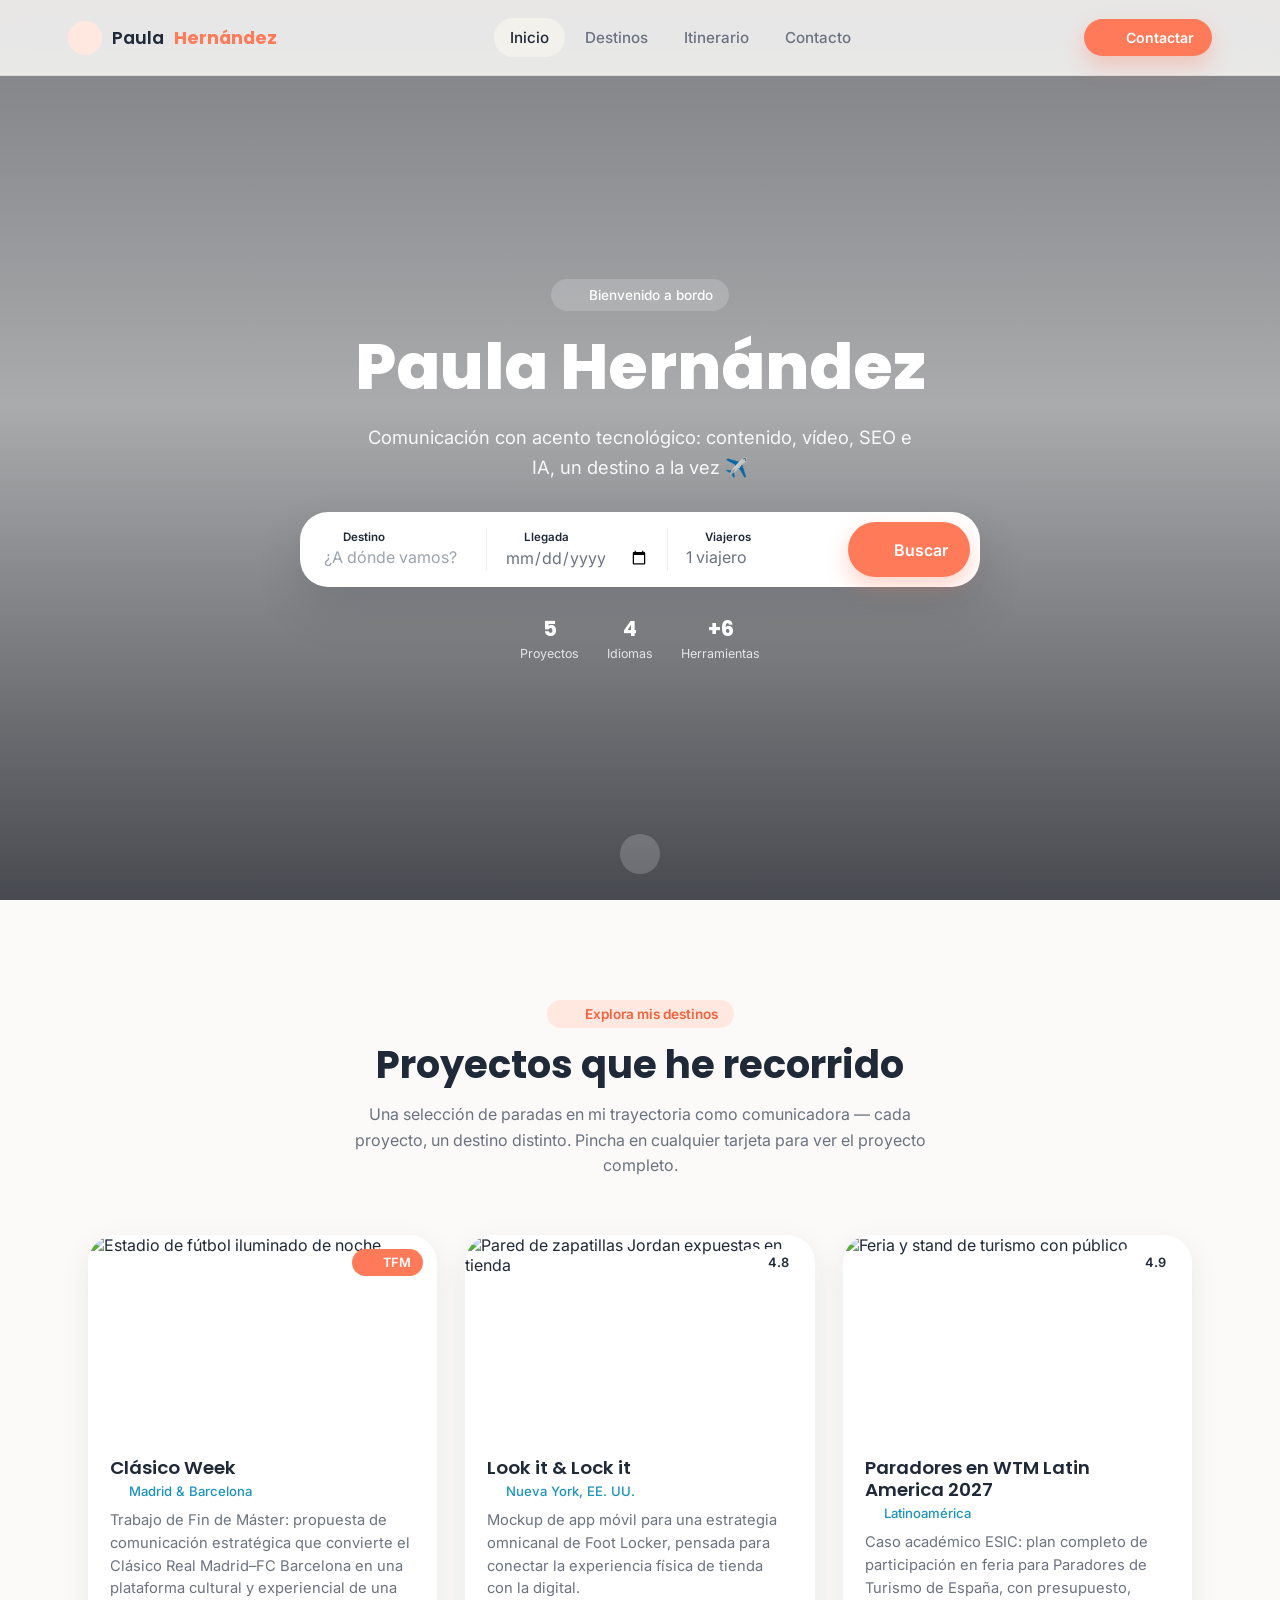
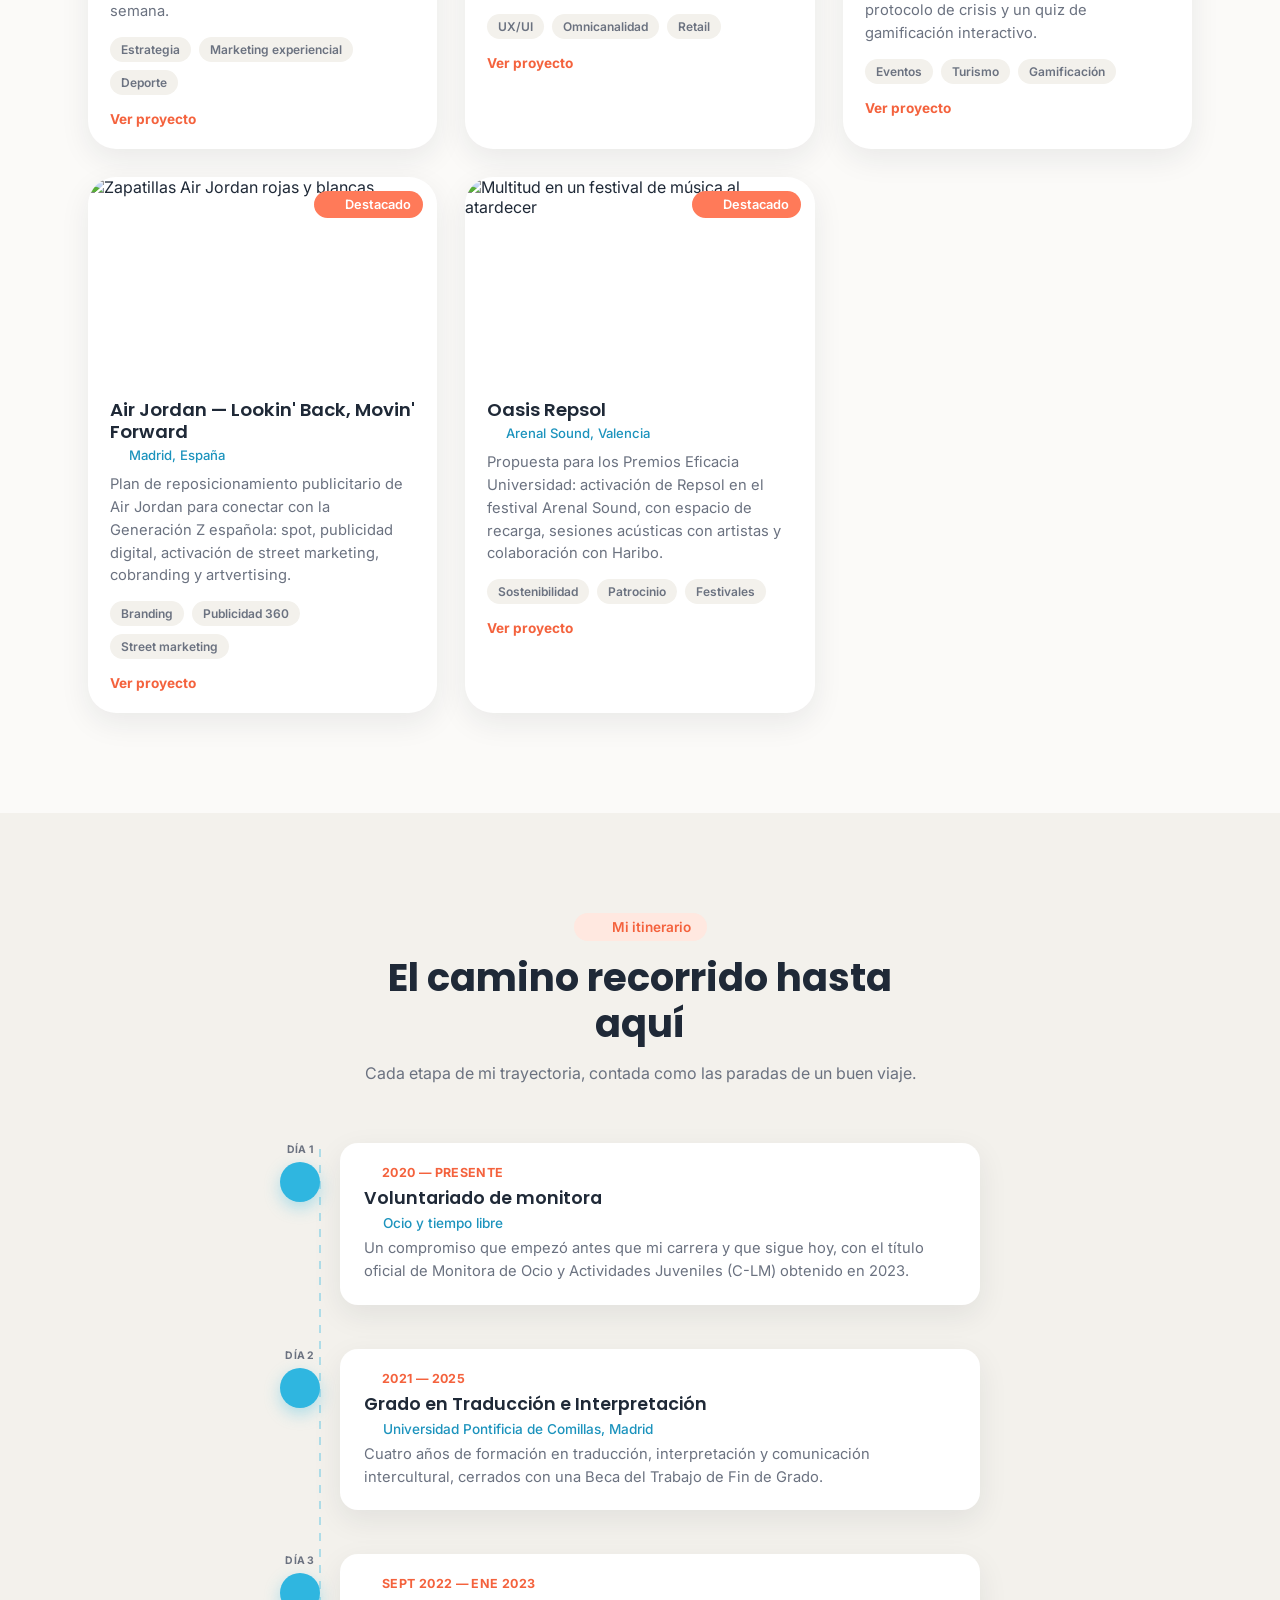
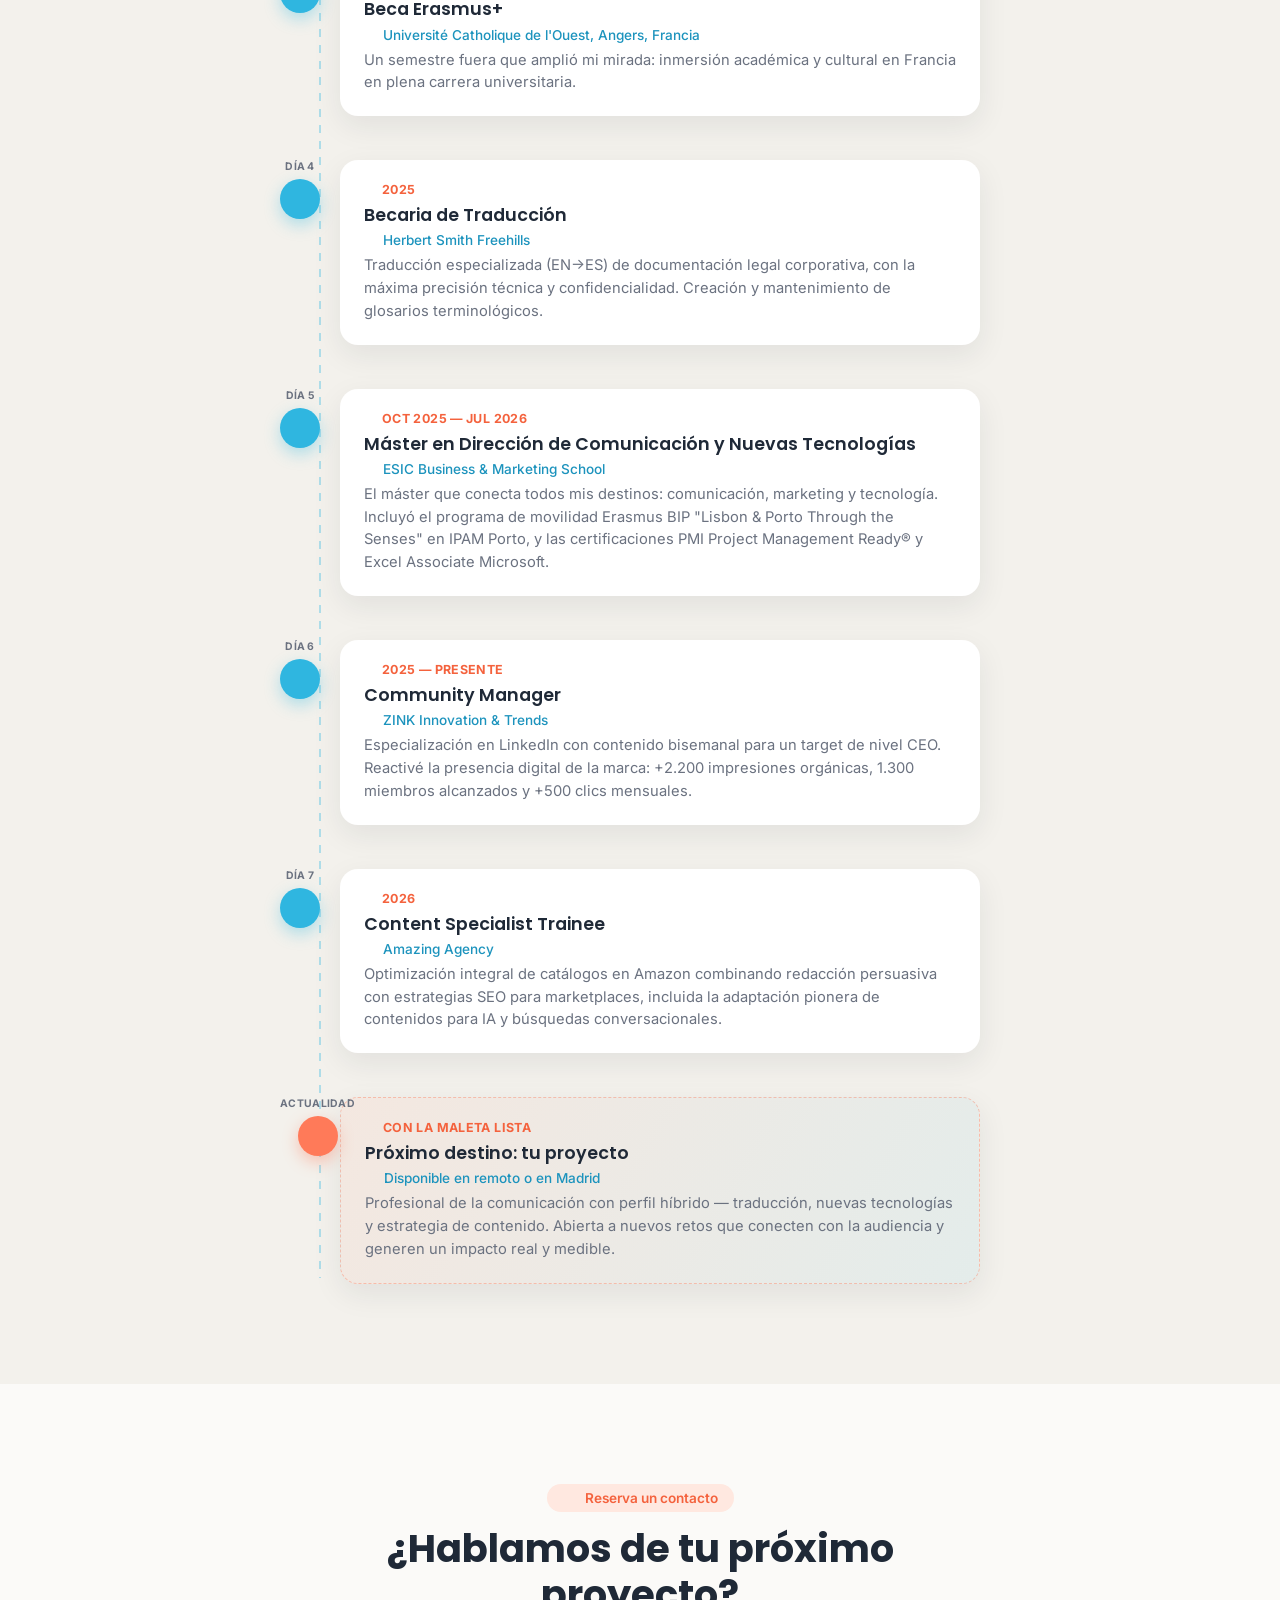
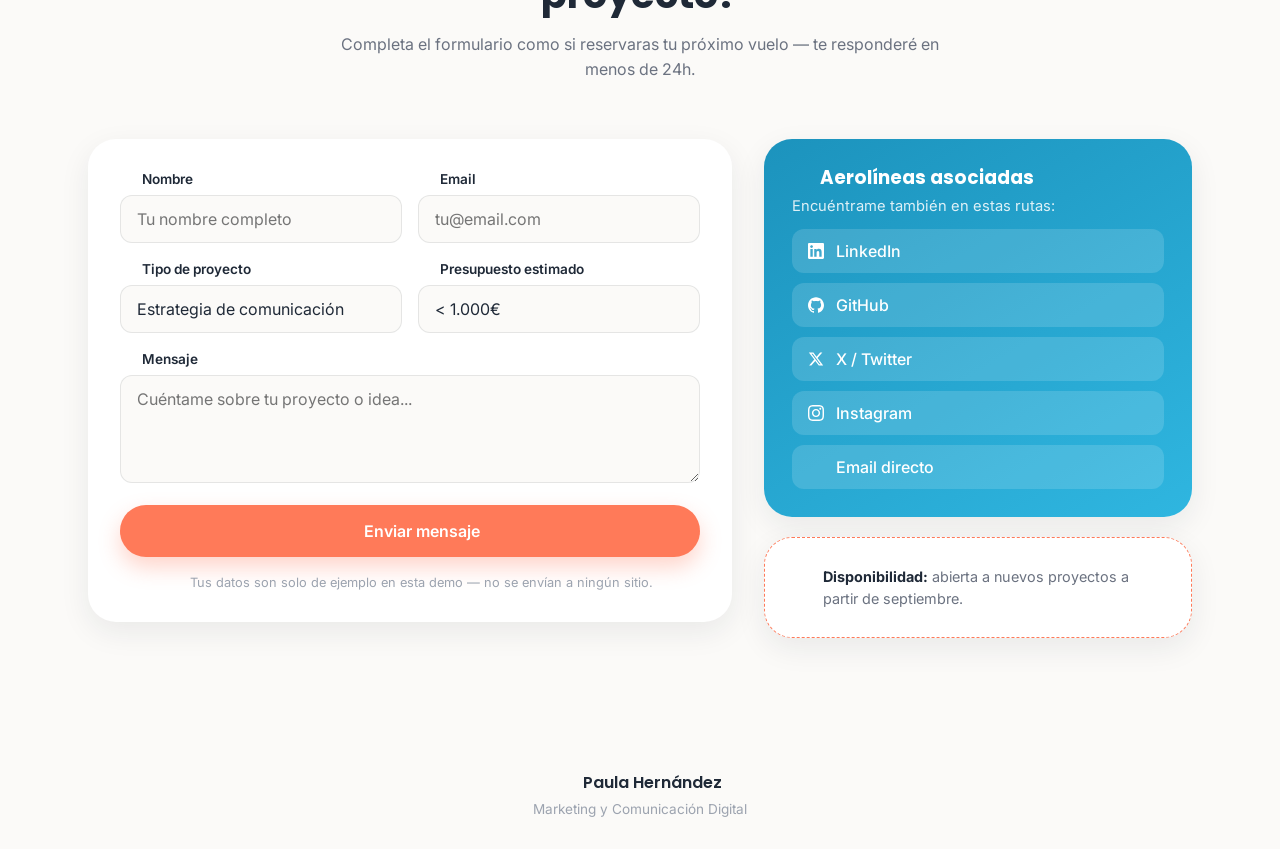
==== commit 87772244: "Align hero copy and contact form with Paula's real comms/tech profile The hero slogan, stats, page t" ====
--- a/index.html
+++ b/index.html
@@ -3,8 +3,8 @@
 <head>
 <meta charset="UTF-8">
 <meta name="viewport" content="width=device-width, initial-scale=1.0, viewport-fit=cover">
-<title>Paula Hernández — Bienvenido! ·  Rumbo a...</title>
-<meta name="description" content="Portfolio personal con estética de app de viajes — proyectos, experiencia y contacto.">
+<title>Paula Hernández — Comunicación & Tecnología · Rumbo a...</title>
+<meta name="description" content="Portfolio de Paula Hernández: comunicación con acento tecnológico — contenido, vídeo, SEO e IA — con estética de app de viajes.">
 
 <link rel="preconnect" href="https://fonts.googleapis.com">
 <link rel="preconnect" href="https://fonts.gstatic.com" crossorigin>
@@ -81,7 +81,7 @@
   <div class="hero-content fade-in">
     <span class="hero-kicker"><i data-lucide="sparkles"></i> Bienvenido a bordo</span>
     <h1 class="hero-title">Paula Hernández</h1>
-    <p class="hero-slogan">Diseño y construyo experiencias digitales, un destino a la vez ✈️</p>
+    <p class="hero-slogan">Comunicación con acento tecnológico: contenido, vídeo, SEO e IA, un destino a la vez ✈️</p>
 
     <form class="search-card" id="searchForm">
       <div class="search-field">
@@ -108,9 +108,9 @@
     </form>
 
     <div class="hero-stats">
-      <div class="hero-stat"><strong>+30</strong><span>Proyectos</span></div>
-      <div class="hero-stat"><strong>+5</strong><span>Años de ruta</span></div>
-      <div class="hero-stat"><strong>4.9</strong><span>Valoración</span></div>
+      <div class="hero-stat"><strong>5</strong><span>Proyectos</span></div>
+      <div class="hero-stat"><strong>4</strong><span>Idiomas</span></div>
+      <div class="hero-stat"><strong>+6</strong><span>Herramientas</span></div>
     </div>
   </div>
 
@@ -125,7 +125,7 @@
     <div class="section-head fade-in">
       <span class="eyebrow"><i data-lucide="compass"></i> Explora mis destinos</span>
       <h2>Proyectos que he recorrido</h2>
-      <p>Una selección de paradas en mi trayectoria como desarrollador — cada proyecto, un destino distinto. Pincha en cualquier tarjeta para ver el proyecto completo.</p>
+      <p>Una selección de paradas en mi trayectoria como comunicadora — cada proyecto, un destino distinto. Pincha en cualquier tarjeta para ver el proyecto completo.</p>
     </div>
 
     <div class="card-grid">
@@ -369,9 +369,10 @@
           <div class="form-field">
             <label for="asunto"><i data-lucide="briefcase"></i> Tipo de proyecto</label>
             <select id="asunto" name="asunto">
-              <option>Desarrollo web</option>
-              <option>Diseño de producto</option>
-              <option>Colaboración freelance</option>
+              <option>Estrategia de comunicación</option>
+              <option>Community management</option>
+              <option>Contenido, vídeo y edición</option>
+              <option>SEO y contenido con IA</option>
               <option>Otro</option>
             </select>
           </div>
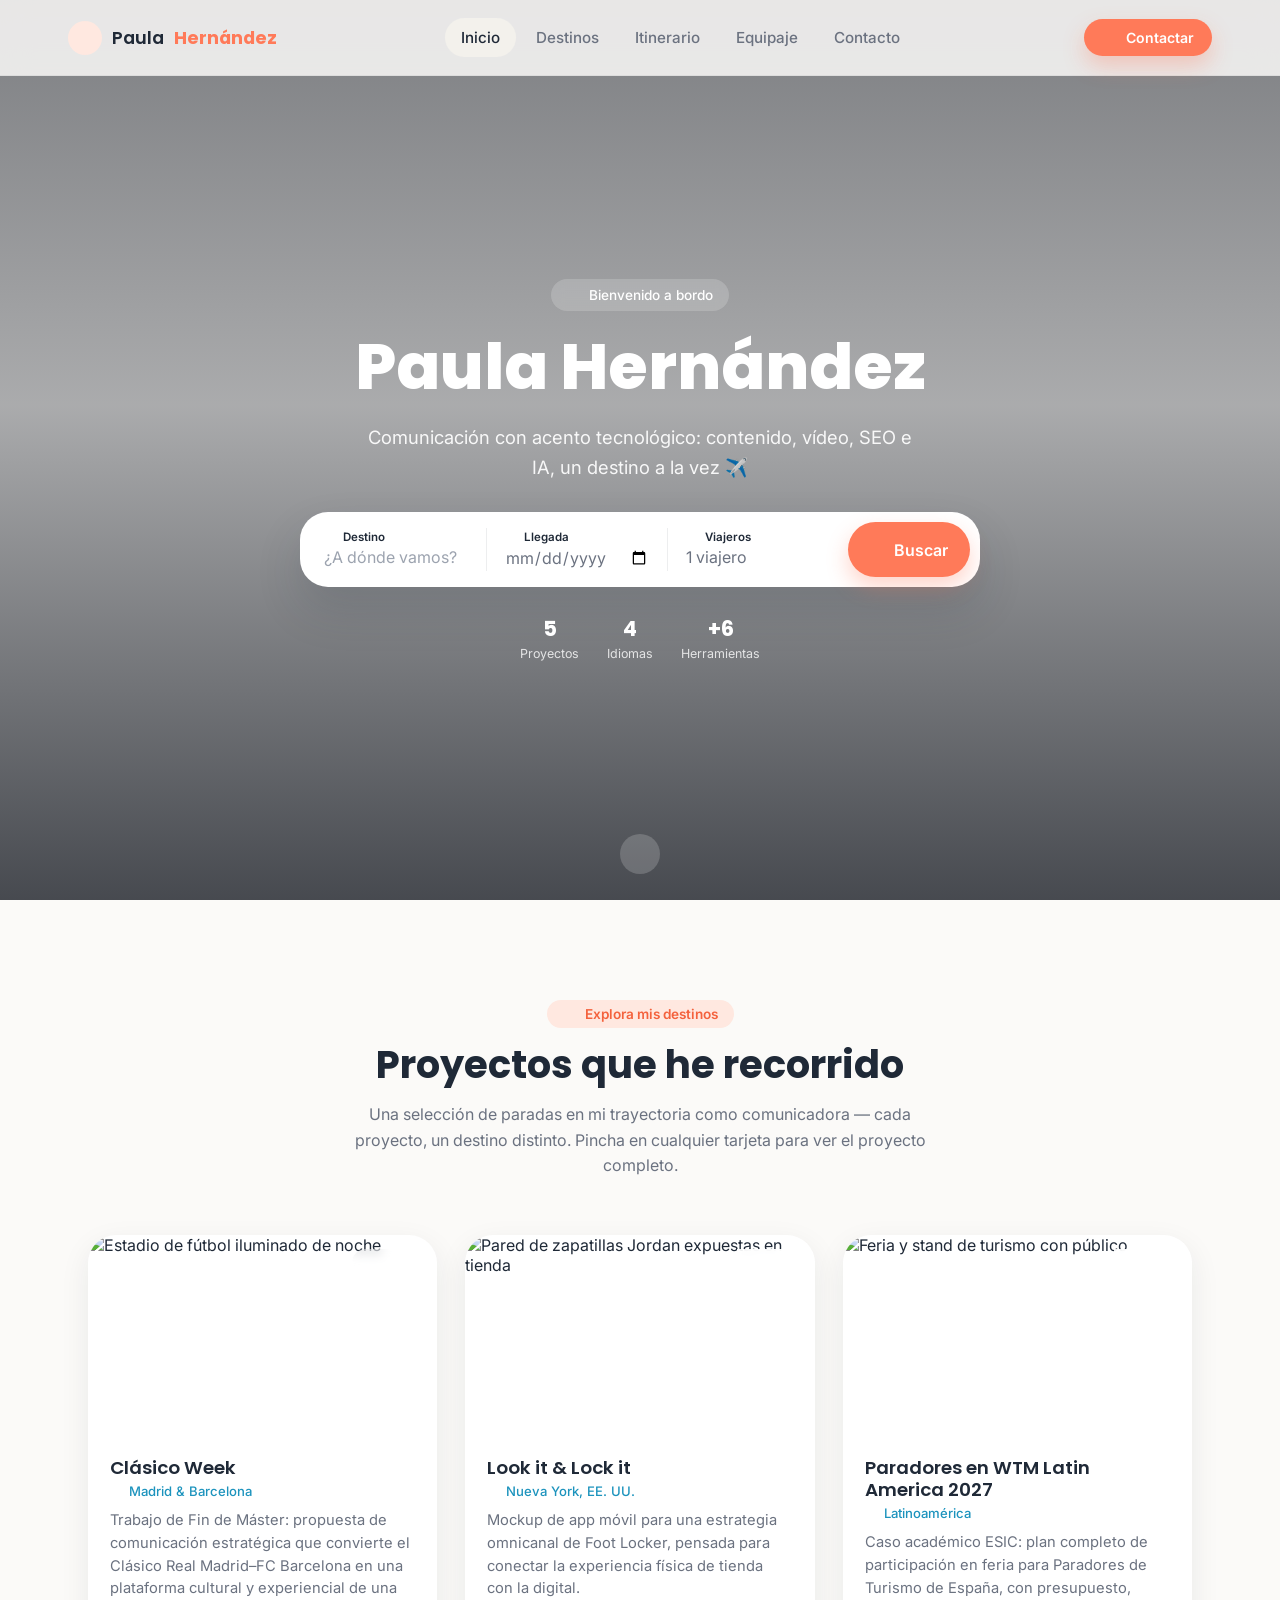
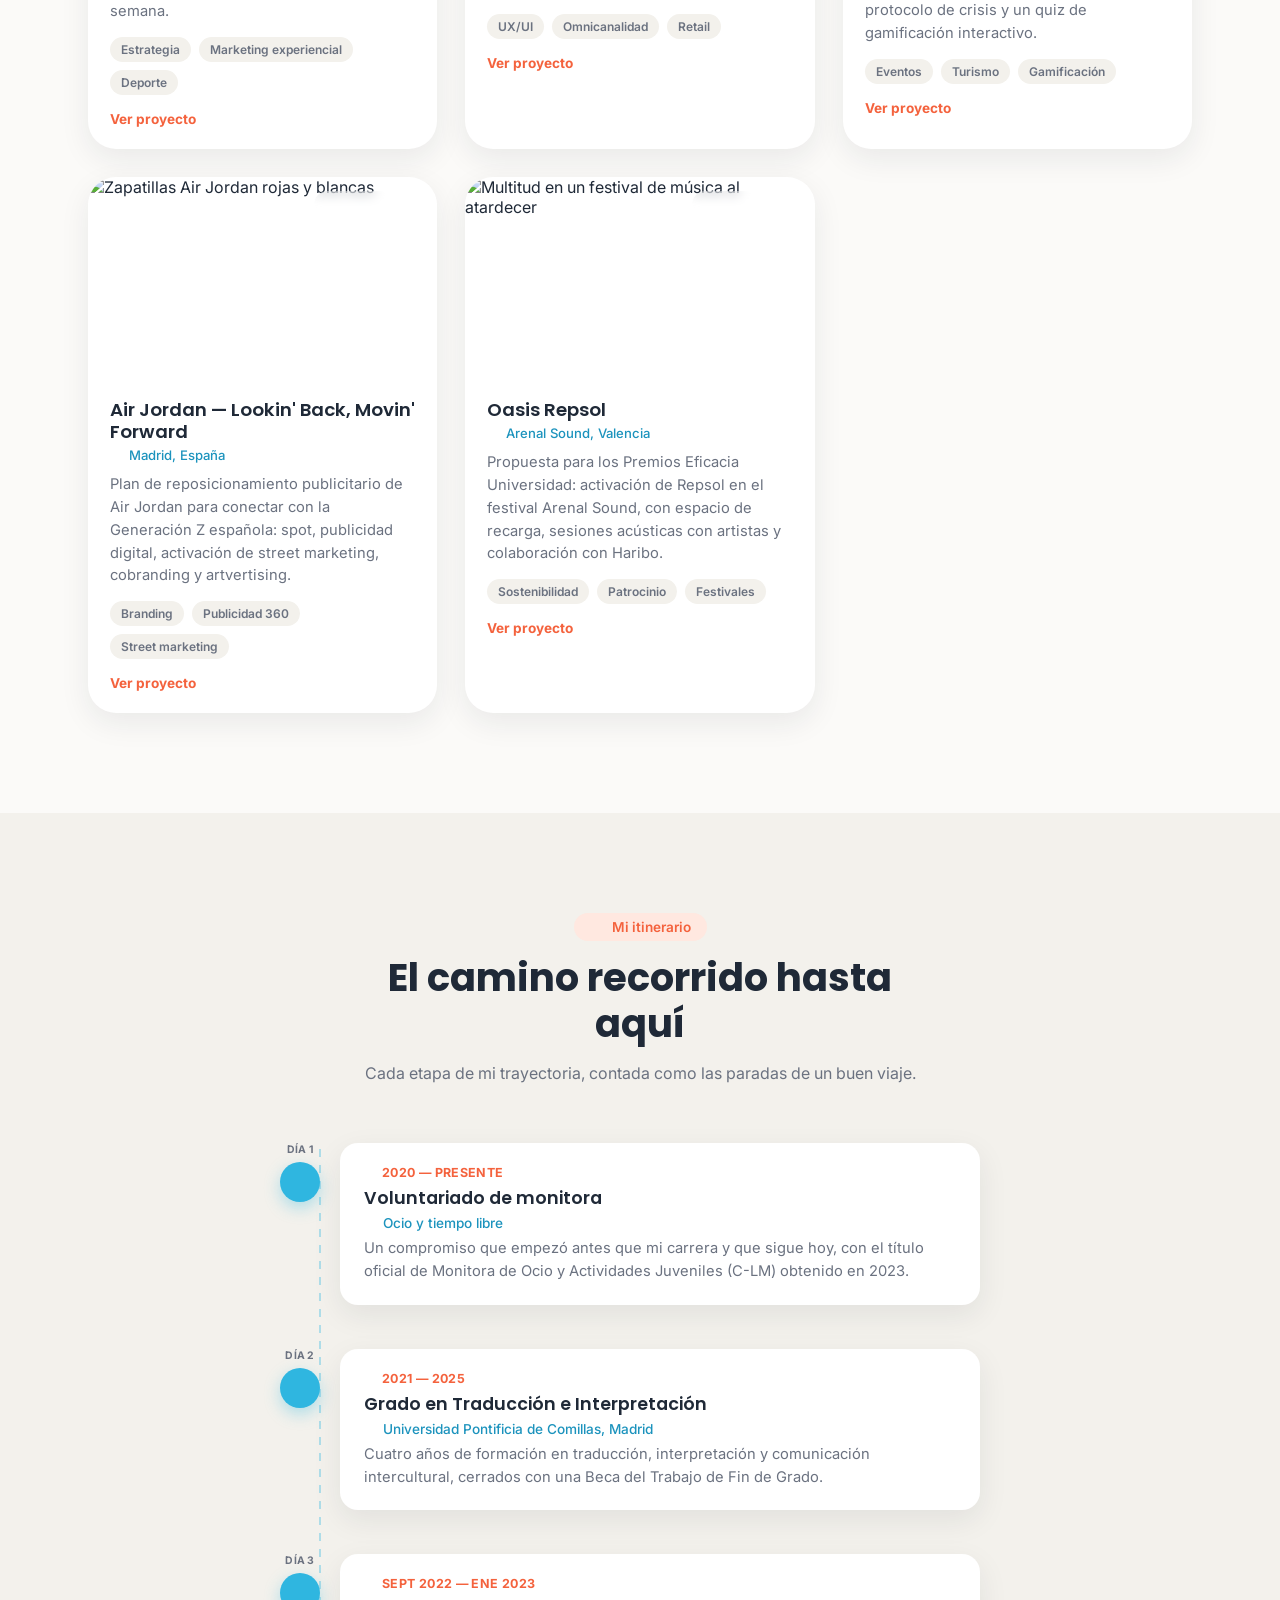
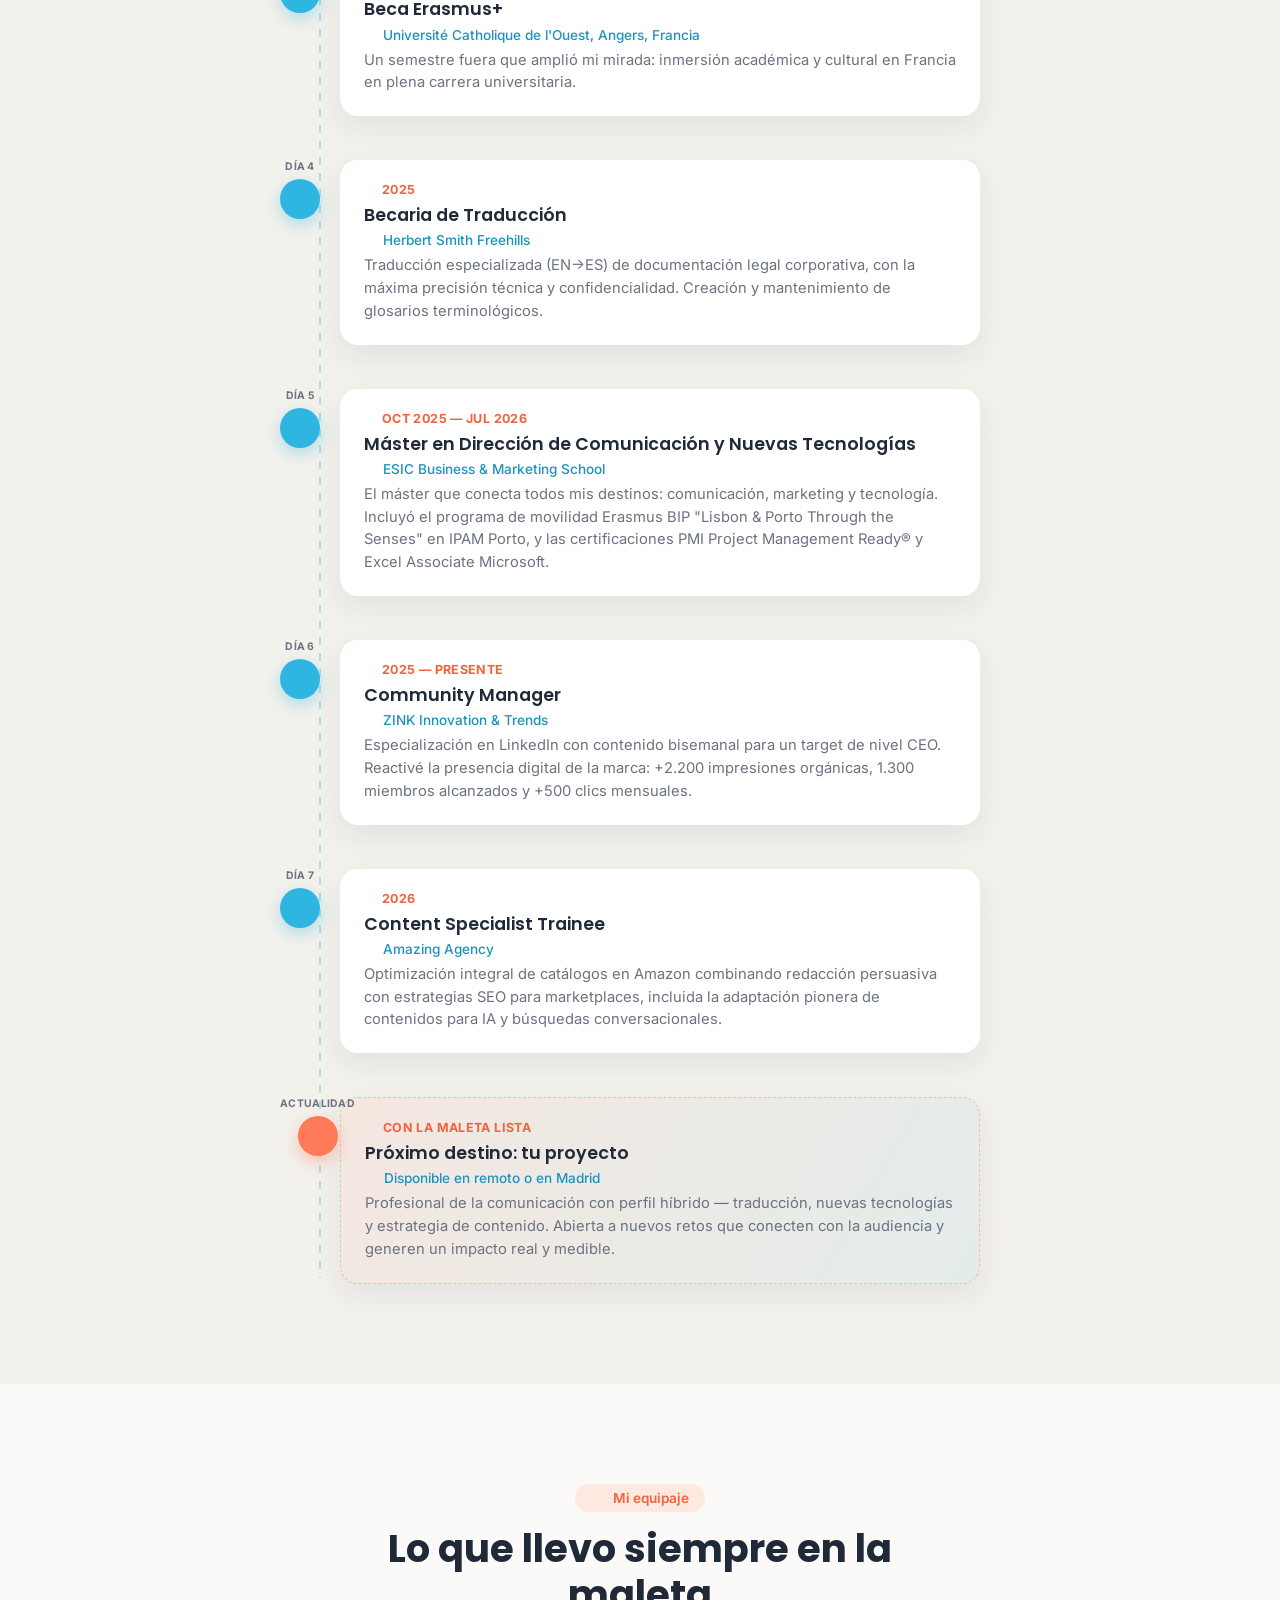
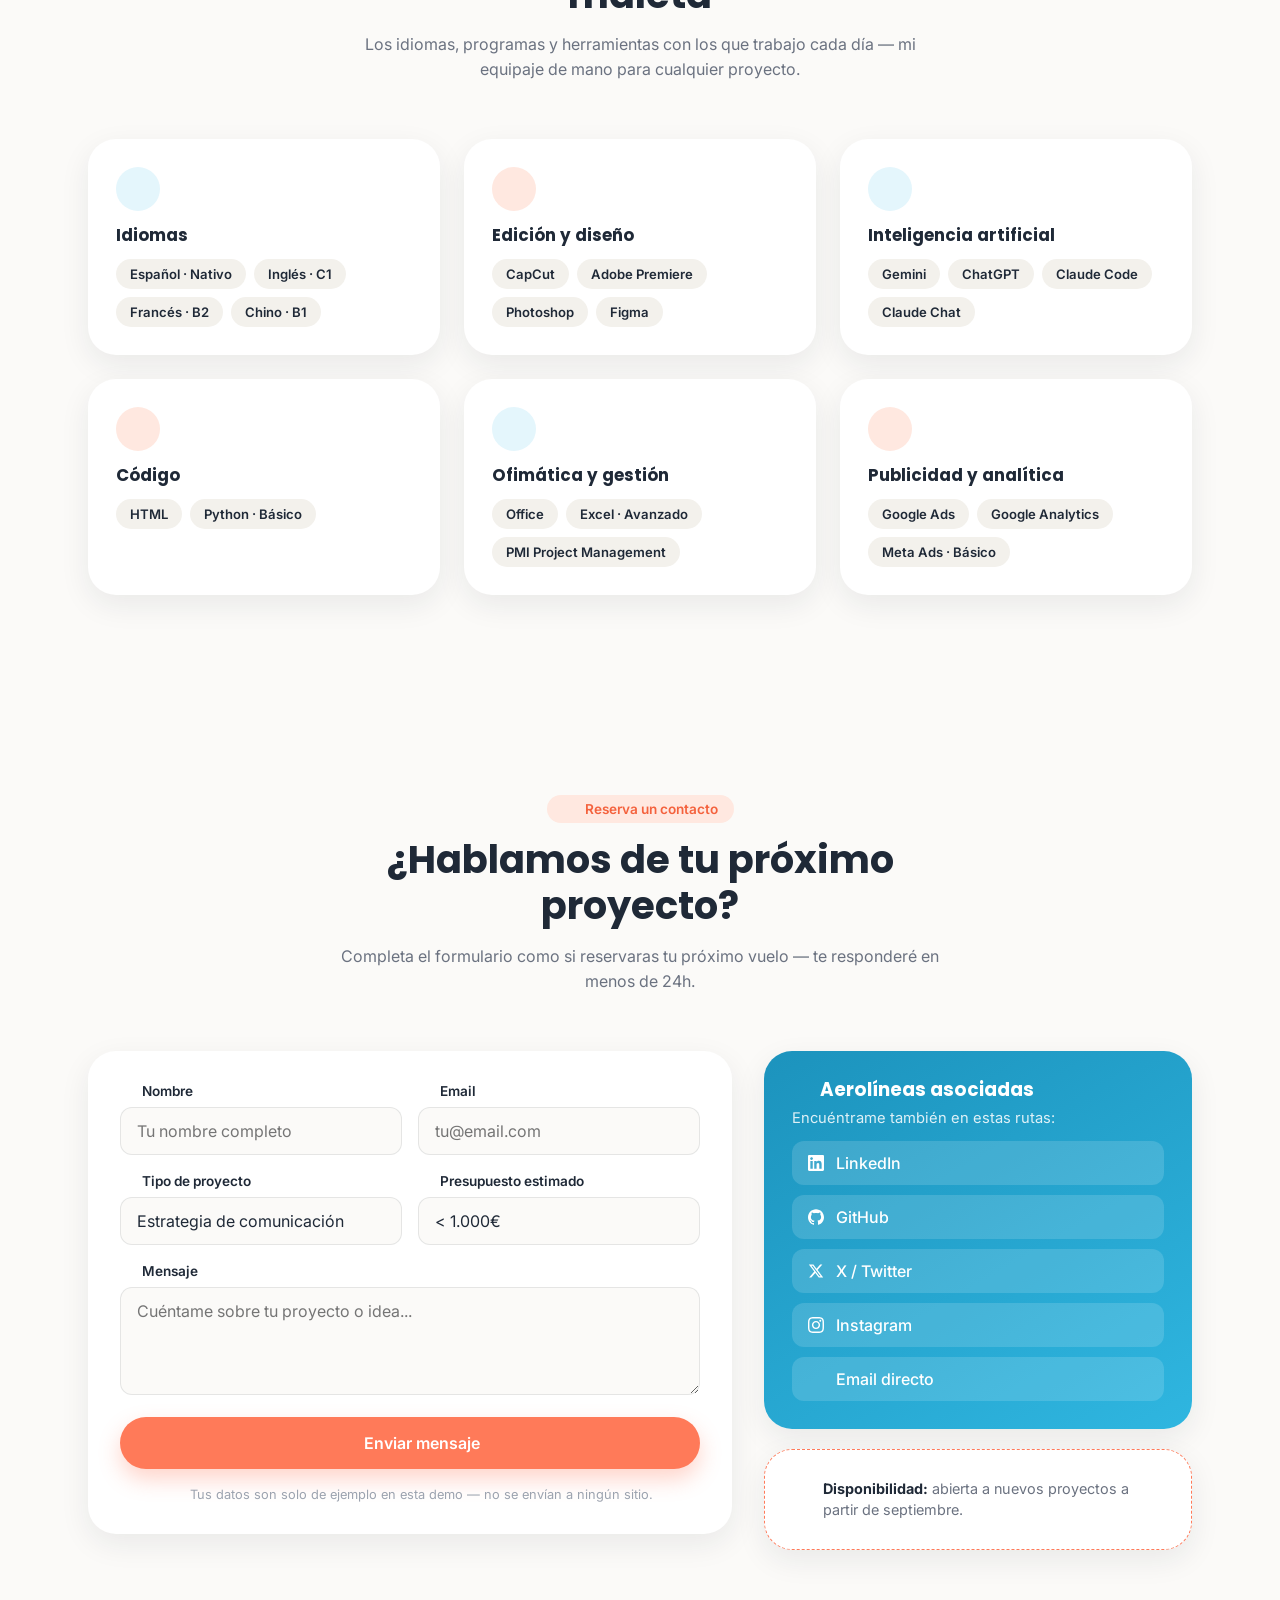
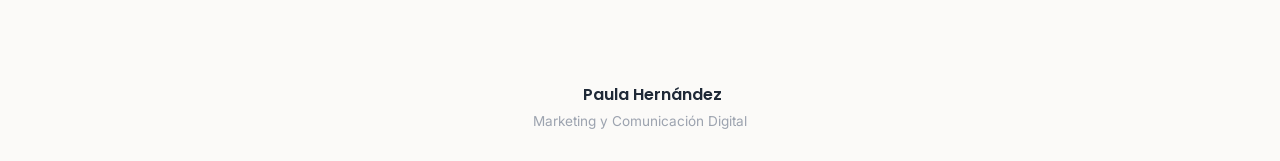
==== commit 9c66535a: "Add "Mi equipaje" skills section New section between Itinerario and Contacto showcasing the tools Pa" ====
--- a/index.html
+++ b/index.html
@@ -41,6 +41,7 @@
       <a href="#inicio" class="nav-link active" data-nav>Inicio</a>
       <a href="#destinos" class="nav-link" data-nav>Destinos</a>
       <a href="#itinerario" class="nav-link" data-nav>Itinerario</a>
+      <a href="#equipaje" class="nav-link" data-nav>Equipaje</a>
       <a href="#contacto" class="nav-link" data-nav>Contacto</a>
     </nav>
     <a href="#contacto" class="btn btn-primary btn-small nav-cta">
@@ -63,6 +64,10 @@
     <i data-lucide="map"></i>
     <span>Itinerario</span>
   </a>
+  <a href="#equipaje" class="bottom-nav-item" data-nav>
+    <i data-lucide="luggage"></i>
+    <span>Equipaje</span>
+  </a>
   <a href="#contacto" class="bottom-nav-item" data-nav>
     <i data-lucide="send"></i>
     <span>Contacto</span>
@@ -336,6 +341,83 @@
           <h3>Próximo destino: tu proyecto</h3>
           <p class="timeline-place"><i data-lucide="map-pin"></i> Disponible en remoto o en Madrid</p>
           <p>Profesional de la comunicación con perfil híbrido — traducción, nuevas tecnologías y estrategia de contenido. Abierta a nuevos retos que conecten con la audiencia y generen un impacto real y medible.</p>
+        </div>
+      </div>
+
+    </div>
+  </div>
+</section>
+
+<!-- ===== EQUIPAJE = SKILLS / HERRAMIENTAS ===== -->
+<section id="equipaje" class="section equipaje">
+  <div class="container">
+    <div class="section-head fade-in">
+      <span class="eyebrow"><i data-lucide="luggage"></i> Mi equipaje</span>
+      <h2>Lo que llevo siempre en la maleta</h2>
+      <p>Los idiomas, programas y herramientas con los que trabajo cada día — mi equipaje de mano para cualquier proyecto.</p>
+    </div>
+
+    <div class="gear-grid">
+
+      <div class="gear-card fade-in">
+        <div class="gear-card-icon"><i data-lucide="languages"></i></div>
+        <h3>Idiomas</h3>
+        <div class="gear-tags">
+          <span>Español · Nativo</span>
+          <span>Inglés · C1</span>
+          <span>Francés · B2</span>
+          <span>Chino · B1</span>
+        </div>
+      </div>
+
+      <div class="gear-card fade-in">
+        <div class="gear-card-icon"><i data-lucide="clapperboard"></i></div>
+        <h3>Edición y diseño</h3>
+        <div class="gear-tags">
+          <span>CapCut</span>
+          <span>Adobe Premiere</span>
+          <span>Photoshop</span>
+          <span>Figma</span>
+        </div>
+      </div>
+
+      <div class="gear-card fade-in">
+        <div class="gear-card-icon"><i data-lucide="bot"></i></div>
+        <h3>Inteligencia artificial</h3>
+        <div class="gear-tags">
+          <span>Gemini</span>
+          <span>ChatGPT</span>
+          <span>Claude Code</span>
+          <span>Claude Chat</span>
+        </div>
+      </div>
+
+      <div class="gear-card fade-in">
+        <div class="gear-card-icon"><i data-lucide="code"></i></div>
+        <h3>Código</h3>
+        <div class="gear-tags">
+          <span>HTML</span>
+          <span>Python · Básico</span>
+        </div>
+      </div>
+
+      <div class="gear-card fade-in">
+        <div class="gear-card-icon"><i data-lucide="file-spreadsheet"></i></div>
+        <h3>Ofimática y gestión</h3>
+        <div class="gear-tags">
+          <span>Office</span>
+          <span>Excel · Avanzado</span>
+          <span>PMI Project Management</span>
+        </div>
+      </div>
+
+      <div class="gear-card fade-in">
+        <div class="gear-card-icon"><i data-lucide="megaphone"></i></div>
+        <h3>Publicidad y analítica</h3>
+        <div class="gear-tags">
+          <span>Google Ads</span>
+          <span>Google Analytics</span>
+          <span>Meta Ads · Básico</span>
         </div>
       </div>
 
--- a/css/styles.css
+++ b/css/styles.css
@@ -498,6 +498,35 @@
 .timeline-place svg, .timeline-place i { width: 13px; height: 13px; }
 .timeline-card p:not(.timeline-place) { font-size: 0.92rem; line-height: 1.55; }
 
+/* ================= Equipaje / skills ================= */
+.gear-grid { display: grid; grid-template-columns: repeat(3, 1fr); gap: 24px; padding: 0 20px; }
+.gear-card {
+  background: var(--white);
+  border-radius: var(--radius-lg);
+  padding: 28px;
+  box-shadow: var(--shadow-soft);
+  display: flex;
+  flex-direction: column;
+  gap: 14px;
+  transition: box-shadow 0.3s ease, transform 0.3s ease;
+}
+.gear-card:hover { box-shadow: var(--shadow-hover); transform: translateY(-4px); }
+.gear-card-icon {
+  width: 44px;
+  height: 44px;
+  border-radius: 50%;
+  display: flex;
+  align-items: center;
+  justify-content: center;
+  background: var(--sky-light);
+  color: var(--sky-dark);
+}
+.gear-card-icon svg, .gear-card-icon i { width: 20px; height: 20px; }
+.gear-card:nth-child(even) .gear-card-icon { background: var(--coral-light); color: var(--coral-dark); }
+.gear-card h3 { font-size: 1.05rem; font-weight: 700; }
+.gear-tags { display: flex; flex-wrap: wrap; gap: 8px; }
+.gear-tags span { font-size: 0.82rem; font-weight: 600; padding: 7px 14px; border-radius: 999px; background: var(--bg-alt); color: var(--ink); }
+
 /* ================= Contact / booking form ================= */
 .booking-wrap { display: grid; grid-template-columns: 1.5fr 1fr; gap: 32px; align-items: start; padding: 0 20px; }
 
@@ -817,6 +846,7 @@
 /* ================= Responsive ================= */
 @media (max-width: 900px) {
   .card-grid { grid-template-columns: repeat(2, 1fr); }
+  .gear-grid { grid-template-columns: repeat(2, 1fr); }
   .booking-wrap { grid-template-columns: 1fr; }
   .project-media { grid-template-columns: 1fr; }
   .project-media-img { aspect-ratio: 16 / 9; }
@@ -840,6 +870,7 @@
   .hero-stats { gap: 18px; }
 
   .card-grid { grid-template-columns: 1fr; padding: 0 16px; }
+  .gear-grid { grid-template-columns: 1fr; padding: 0 16px; }
 
   .section { padding: 70px 0; }
   .section-head { margin-bottom: 40px; }
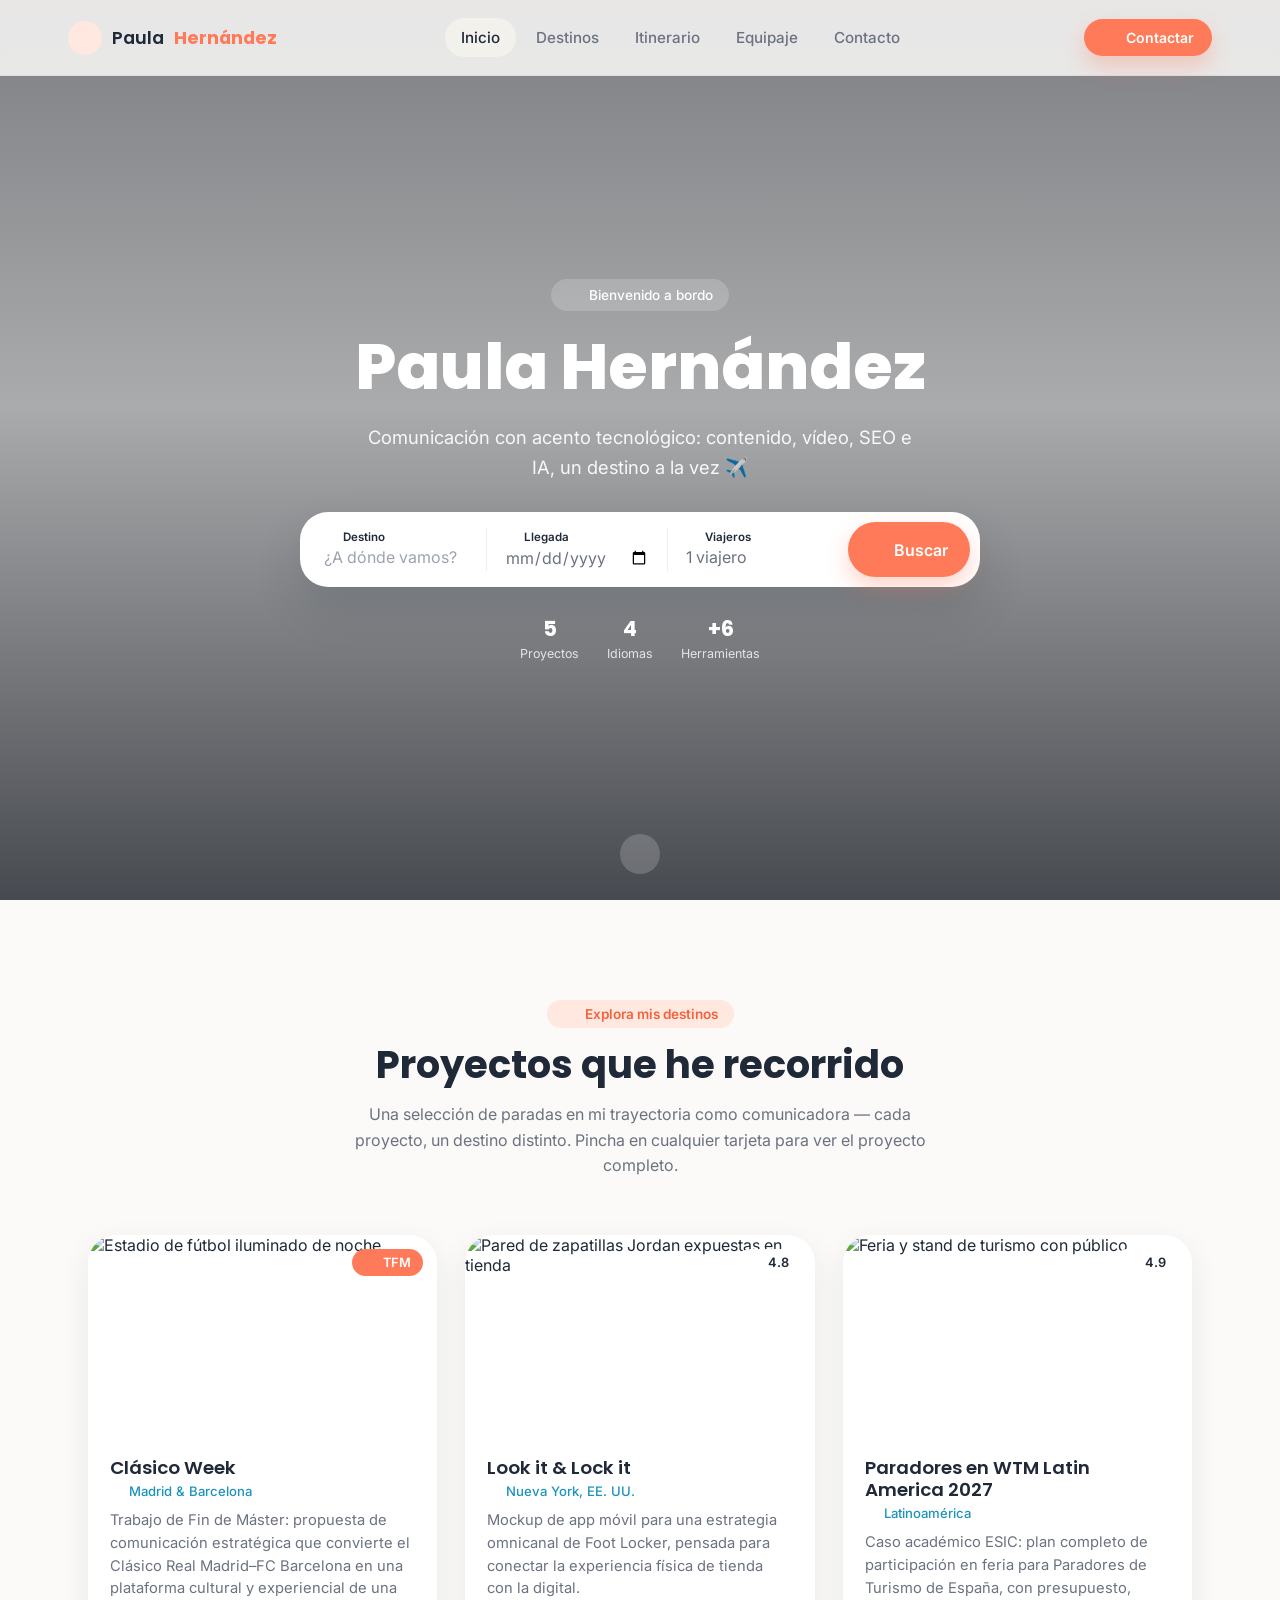
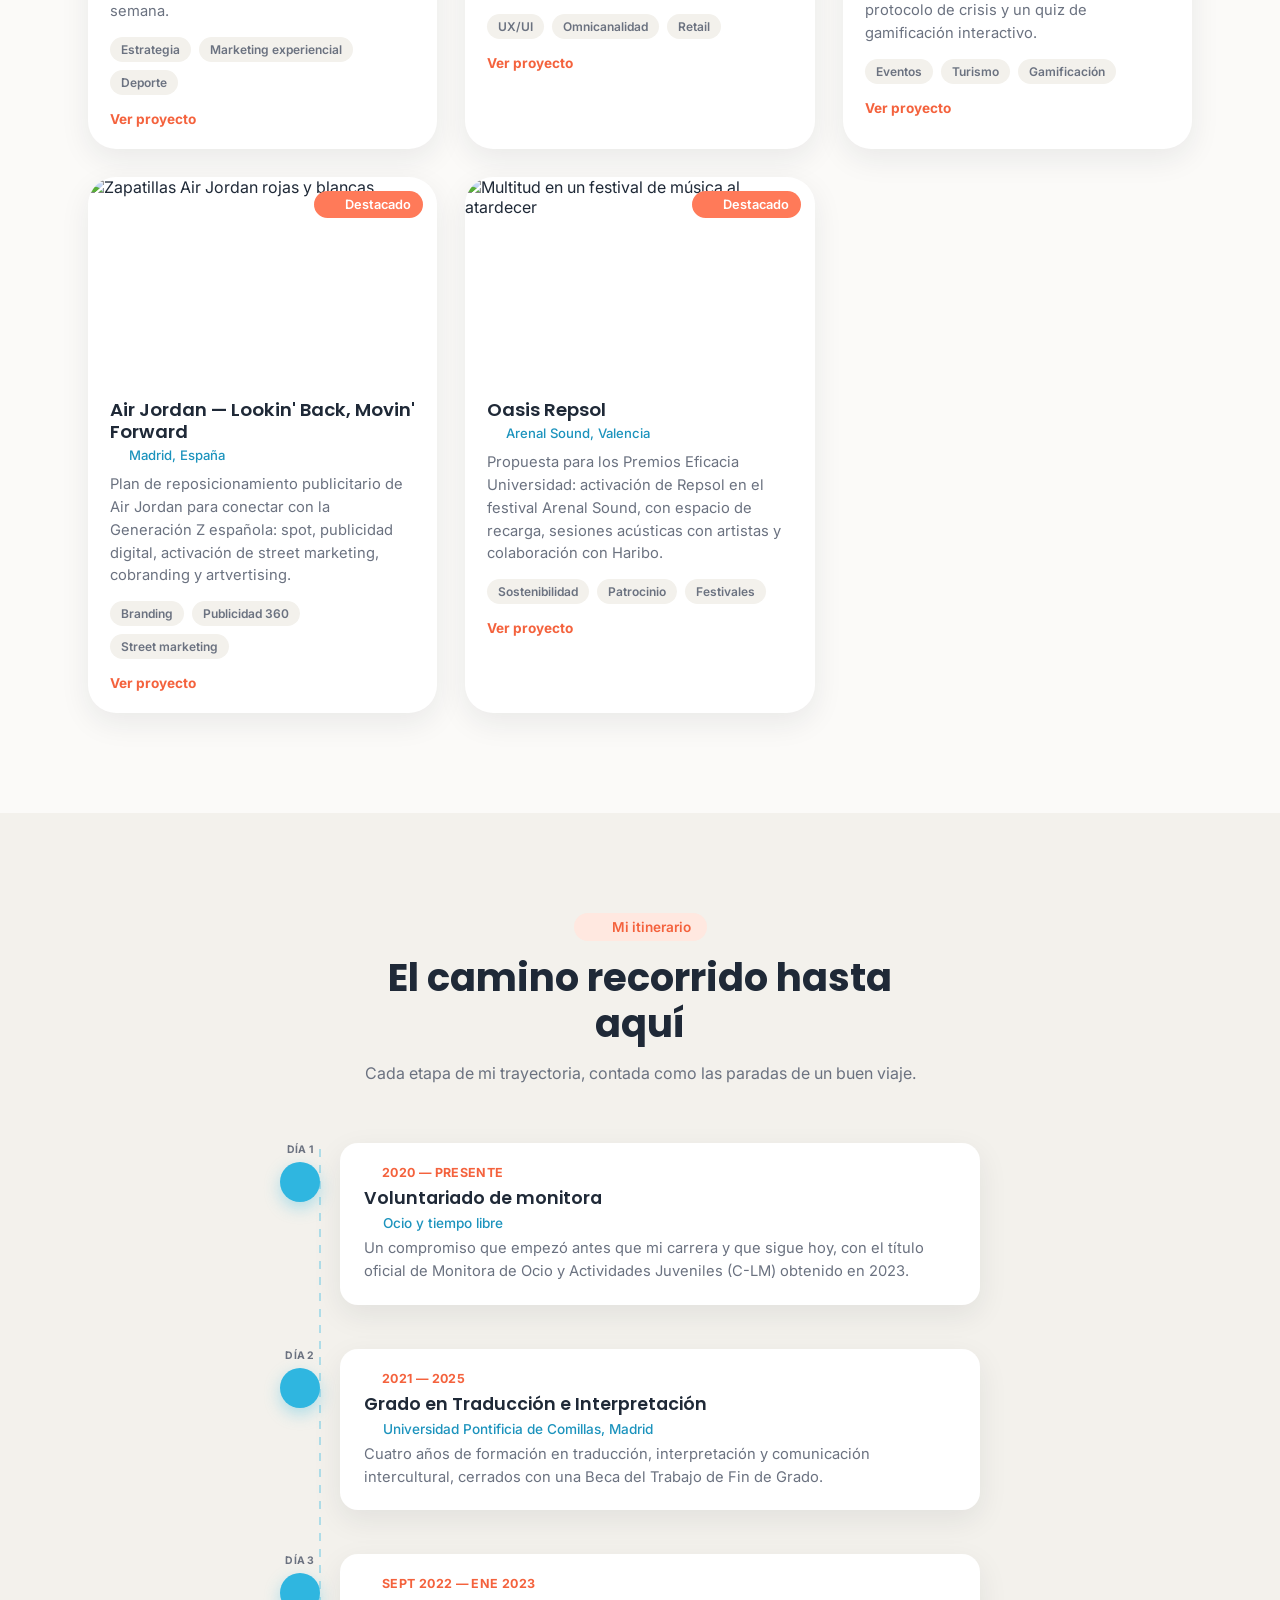
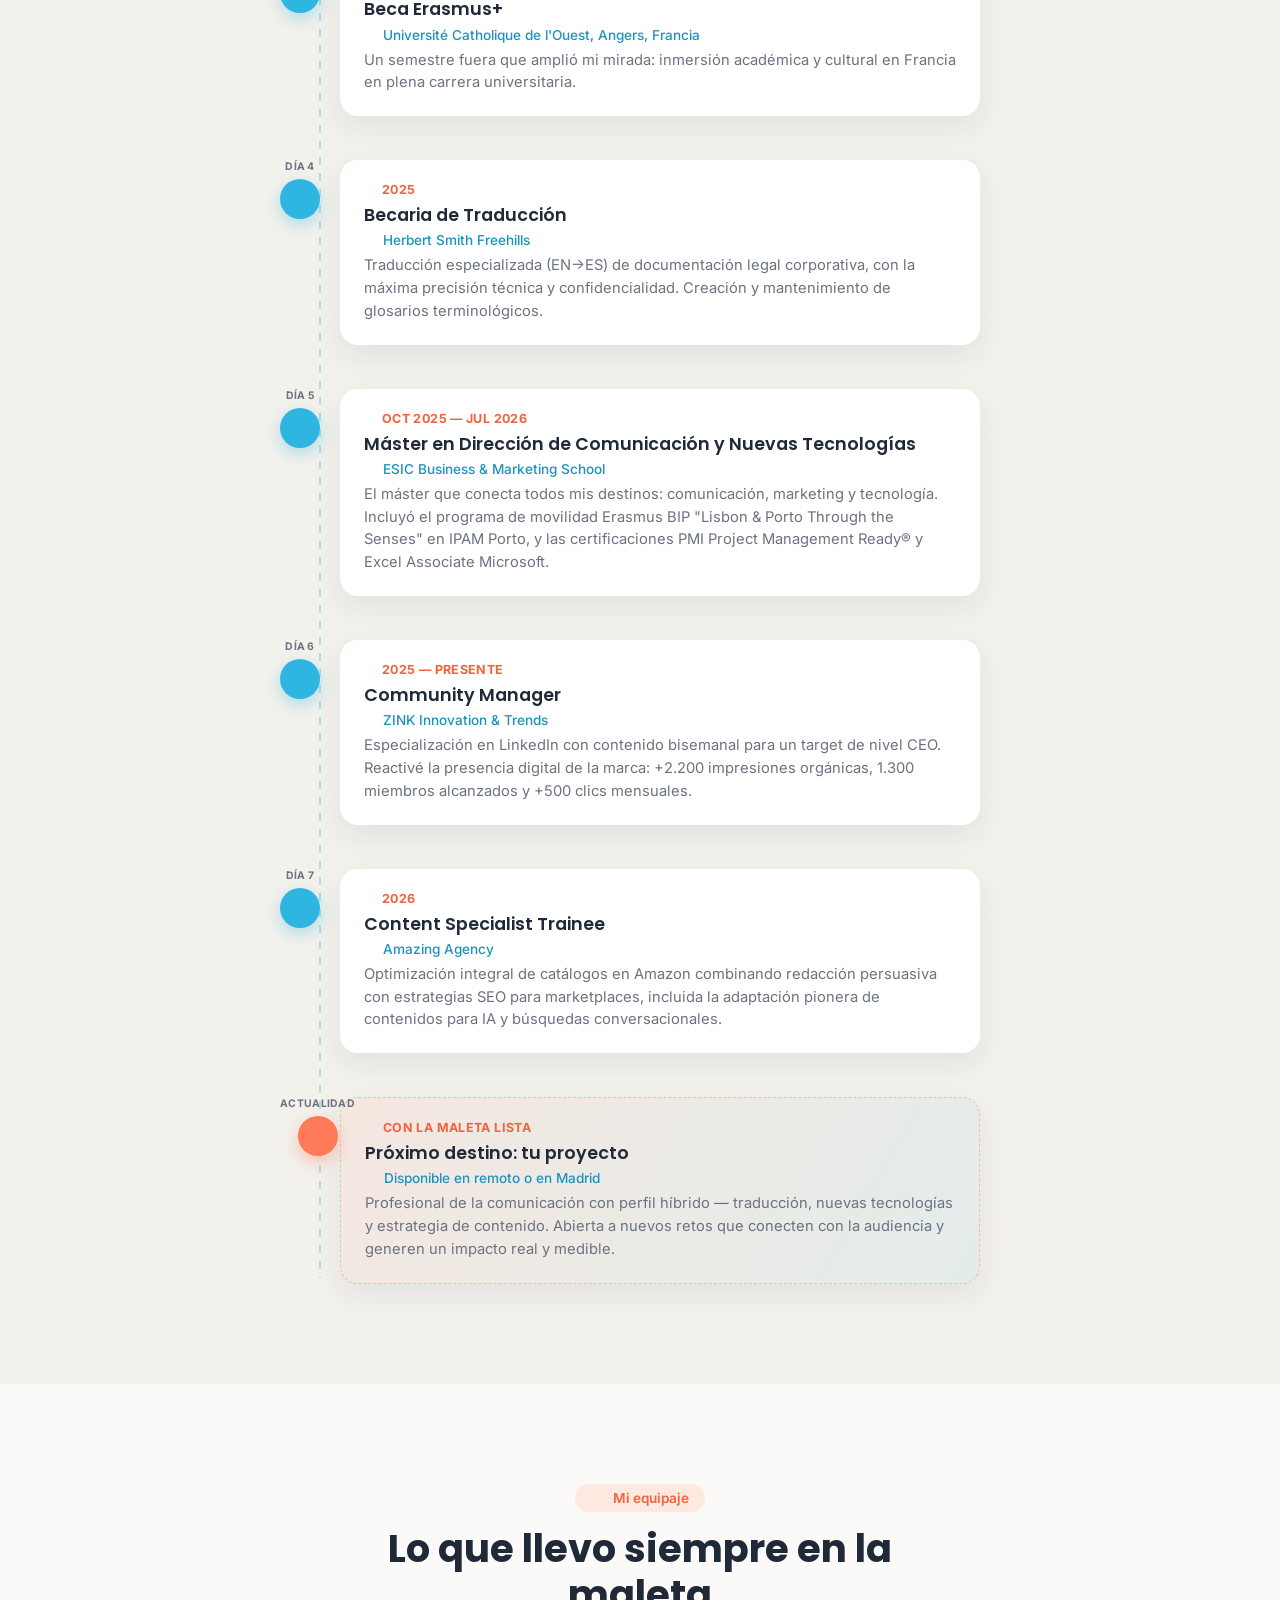
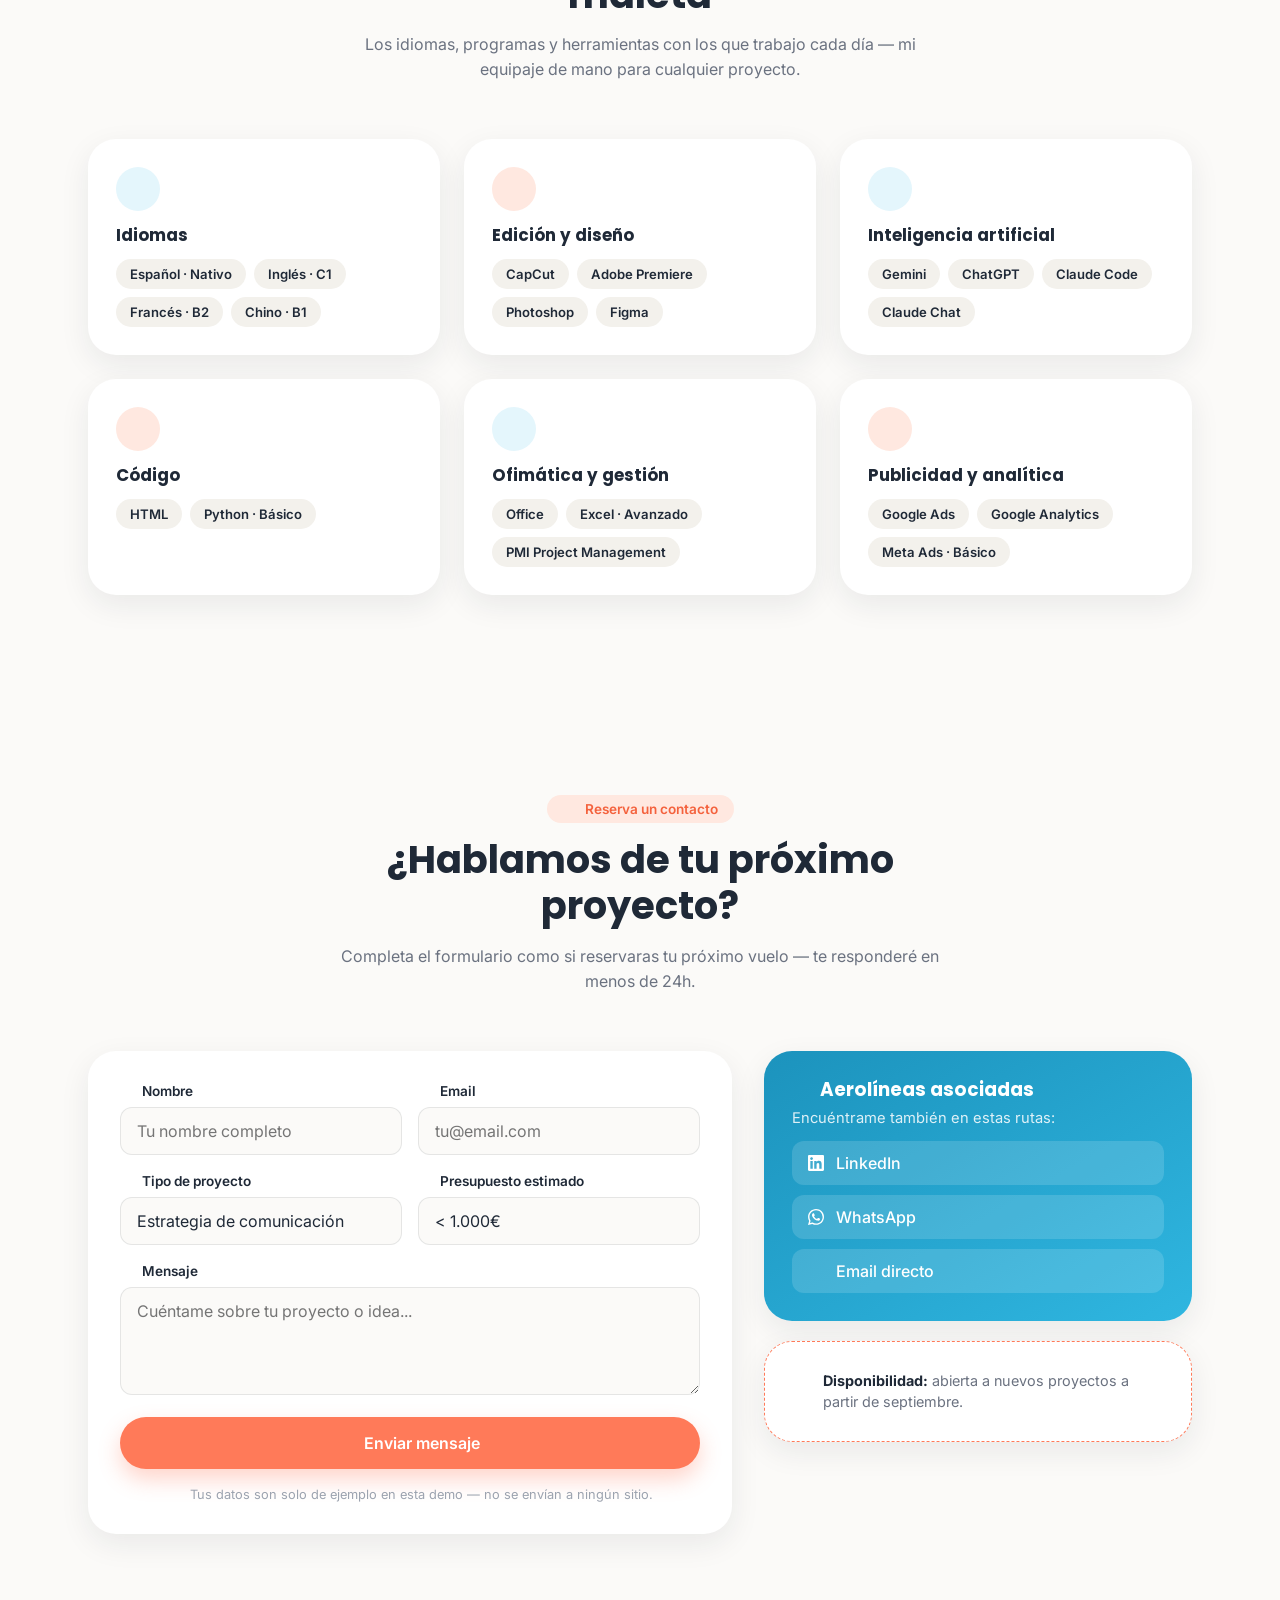
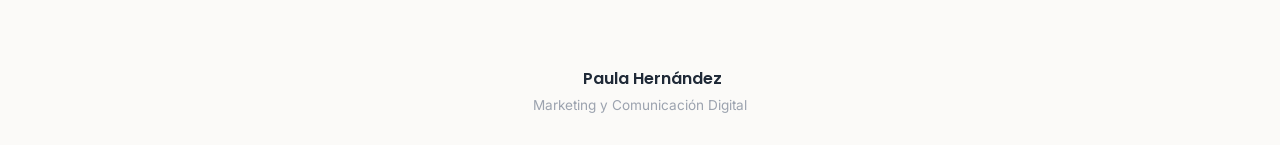
==== commit b4c3cf45: "Wire up real contact links, drop GitHub/X, swap Instagram for WhatsApp The "aerolíneas asociadas" li" ====
--- a/index.html
+++ b/index.html
@@ -485,19 +485,13 @@
           <h3><i data-lucide="plane"></i> Aerolíneas asociadas</h3>
           <p>Encuéntrame también en estas rutas:</p>
           <div class="partner-list">
-            <a href="#" class="partner-link" aria-label="LinkedIn">
+            <a href="https://www.linkedin.com/in/paulahernandez-comunicacion/" class="partner-link" aria-label="LinkedIn" target="_blank" rel="noopener noreferrer">
               <svg viewBox="0 0 24 24" fill="currentColor" aria-hidden="true"><path d="M20.447 20.452h-3.554v-5.569c0-1.328-.027-3.037-1.852-3.037-1.853 0-2.136 1.445-2.136 2.939v5.667H9.351V9h3.414v1.561h.046c.477-.9 1.637-1.85 3.37-1.85 3.601 0 4.267 2.37 4.267 5.455v6.286zM5.337 7.433c-1.144 0-2.063-.926-2.063-2.065 0-1.138.92-2.063 2.063-2.063 1.14 0 2.064.925 2.064 2.063 0 1.139-.925 2.065-2.064 2.065zm1.782 13.019H3.555V9h3.564v11.452zM22.225 0H1.771C.792 0 0 .774 0 1.729v20.542C0 23.227.792 24 1.771 24h20.451C23.2 24 24 23.227 24 22.271V1.729C24 .774 23.2 0 22.222 0h.003z"/></svg> LinkedIn
             </a>
-            <a href="#" class="partner-link" aria-label="GitHub">
-              <svg viewBox="0 0 24 24" fill="currentColor" aria-hidden="true"><path d="M12 .297c-6.63 0-12 5.373-12 12 0 5.303 3.438 9.8 8.205 11.385.6.113.82-.258.82-.577 0-.285-.01-1.04-.015-2.04-3.338.724-4.042-1.61-4.042-1.61-.546-1.387-1.333-1.756-1.333-1.756-1.089-.744.084-.729.084-.729 1.205.084 1.84 1.238 1.84 1.238 1.07 1.834 2.809 1.304 3.495.997.108-.775.42-1.305.763-1.605-2.665-.303-5.467-1.334-5.467-5.931 0-1.311.469-2.381 1.236-3.221-.124-.303-.535-1.524.117-3.176 0 0 1.008-.322 3.301 1.23.957-.266 1.983-.399 3.003-.404 1.02.005 2.047.138 3.006.404 2.291-1.552 3.297-1.23 3.297-1.23.653 1.653.242 2.874.118 3.176.77.84 1.235 1.91 1.235 3.221 0 4.609-2.807 5.624-5.479 5.921.43.372.823 1.102.823 2.222 0 1.606-.015 2.898-.015 3.293 0 .321.218.694.825.576C20.565 22.092 24 17.592 24 12.297c0-6.627-5.373-12-12-12"/></svg> GitHub
+            <a href="https://wa.me/34633028449" class="partner-link" aria-label="WhatsApp" target="_blank" rel="noopener noreferrer">
+              <svg viewBox="0 0 24 24" fill="currentColor" aria-hidden="true"><path d="M17.472 14.382c-.297-.149-1.758-.867-2.03-.967-.273-.099-.471-.148-.67.15-.197.297-.767.966-.94 1.164-.173.199-.347.223-.644.075-.297-.15-1.255-.463-2.39-1.475-.883-.788-1.48-1.761-1.653-2.059-.173-.297-.018-.458.13-.606.134-.133.298-.347.446-.52.149-.174.198-.298.298-.497.099-.198.05-.371-.025-.52-.075-.149-.669-1.612-.916-2.207-.242-.579-.487-.5-.669-.51-.173-.008-.371-.01-.57-.01-.198 0-.52.074-.792.372-.272.297-1.04 1.016-1.04 2.479 0 1.462 1.065 2.875 1.213 3.074.149.198 2.096 3.2 5.077 4.487.709.306 1.262.489 1.694.625.712.227 1.36.195 1.871.118.571-.085 1.758-.719 2.006-1.413.248-.694.248-1.289.173-1.413-.074-.124-.272-.198-.57-.347m-5.421 7.403h-.004a9.87 9.87 0 01-5.031-1.378l-.361-.214-3.741.982.998-3.648-.235-.374a9.86 9.86 0 01-1.51-5.26c.001-5.45 4.436-9.884 9.888-9.884 2.64 0 5.122 1.03 6.988 2.898a9.825 9.825 0 012.893 6.993c-.003 5.45-4.437 9.885-9.885 9.885M20.52 3.449C18.24 1.245 15.24 0 12.045 0 5.463 0 .102 5.36.099 11.945c0 2.105.549 4.16 1.595 5.976L0 24l6.335-1.652a11.882 11.882 0 005.71 1.447h.006c6.585 0 11.946-5.363 11.949-11.947 0-3.19-1.24-6.19-3.495-8.4z"/></svg> WhatsApp
             </a>
-            <a href="#" class="partner-link" aria-label="X / Twitter">
-              <svg viewBox="0 0 24 24" fill="currentColor" aria-hidden="true"><path d="M18.244 2.25h3.308l-7.227 8.26 8.502 11.24H16.17l-5.214-6.817L4.99 21.75H1.68l7.73-8.835L1.254 2.25H8.08l4.713 6.231zm-1.161 17.52h1.833L7.084 4.126H5.117z"/></svg> X / Twitter
-            </a>
-            <a href="#" class="partner-link" aria-label="Instagram">
-              <svg viewBox="0 0 24 24" fill="currentColor" aria-hidden="true"><path d="M12 0C8.74 0 8.333.014 7.053.072 5.775.132 4.905.333 4.14.63c-.789.306-1.459.717-2.126 1.384S.935 3.35.63 4.14C.333 4.905.131 5.775.072 7.053.014 8.333 0 8.74 0 12s.014 3.667.072 4.947c.06 1.277.261 2.148.558 2.913.306.788.717 1.459 1.384 2.126.667.666 1.336 1.079 2.126 1.384.766.296 1.636.499 2.913.558C8.333 23.988 8.74 24 12 24s3.667-.014 4.947-.072c1.277-.06 2.148-.262 2.913-.558.788-.306 1.459-.718 2.126-1.384.666-.667 1.079-1.335 1.384-2.126.296-.765.499-1.636.558-2.913.058-1.28.072-1.687.072-4.947s-.014-3.667-.072-4.947c-.06-1.277-.262-2.149-.558-2.913-.306-.789-.718-1.459-1.384-2.126C21.319 1.347 20.651.935 19.86.63c-.765-.297-1.636-.499-2.913-.558C15.667.014 15.26 0 12 0zm0 2.16c3.203 0 3.585.016 4.85.071 1.17.055 1.805.249 2.227.415.562.217.96.477 1.382.896.419.42.679.819.896 1.381.164.422.36 1.057.413 2.227.057 1.266.07 1.646.07 4.85s-.015 3.585-.074 4.85c-.061 1.17-.256 1.805-.421 2.227-.224.562-.479.96-.899 1.382-.419.419-.824.679-1.38.896-.42.164-1.065.36-2.235.413-1.274.057-1.649.07-4.859.07-3.211 0-3.586-.015-4.859-.074-1.171-.061-1.816-.256-2.236-.421-.569-.224-.96-.479-1.379-.899-.421-.419-.69-.824-.9-1.38-.165-.42-.359-1.065-.42-2.235-.045-1.26-.061-1.649-.061-4.844 0-3.196.016-3.586.061-4.861.061-1.17.255-1.814.42-2.234.21-.57.479-.96.9-1.381.419-.419.81-.689 1.379-.898.42-.166 1.051-.361 2.221-.421 1.275-.045 1.65-.06 4.859-.06l.045.03zm0 3.678c-3.405 0-6.162 2.76-6.162 6.162 0 3.405 2.76 6.162 6.162 6.162 3.405 0 6.162-2.76 6.162-6.162 0-3.405-2.76-6.162-6.162-6.162zM12 16c-2.21 0-4-1.79-4-4s1.79-4 4-4 4 1.79 4 4-1.79 4-4 4zm7.846-10.405c0 .795-.646 1.44-1.44 1.44-.795 0-1.44-.646-1.44-1.44 0-.794.646-1.439 1.44-1.439.793-.001 1.44.645 1.44 1.439z"/></svg> Instagram
-            </a>
-            <a href="#" class="partner-link" aria-label="Email">
+            <a href="mailto:paula.hernandez.sanchez@gmail.com" class="partner-link" aria-label="Email">
               <i data-lucide="mail"></i> Email directo
             </a>
           </div>
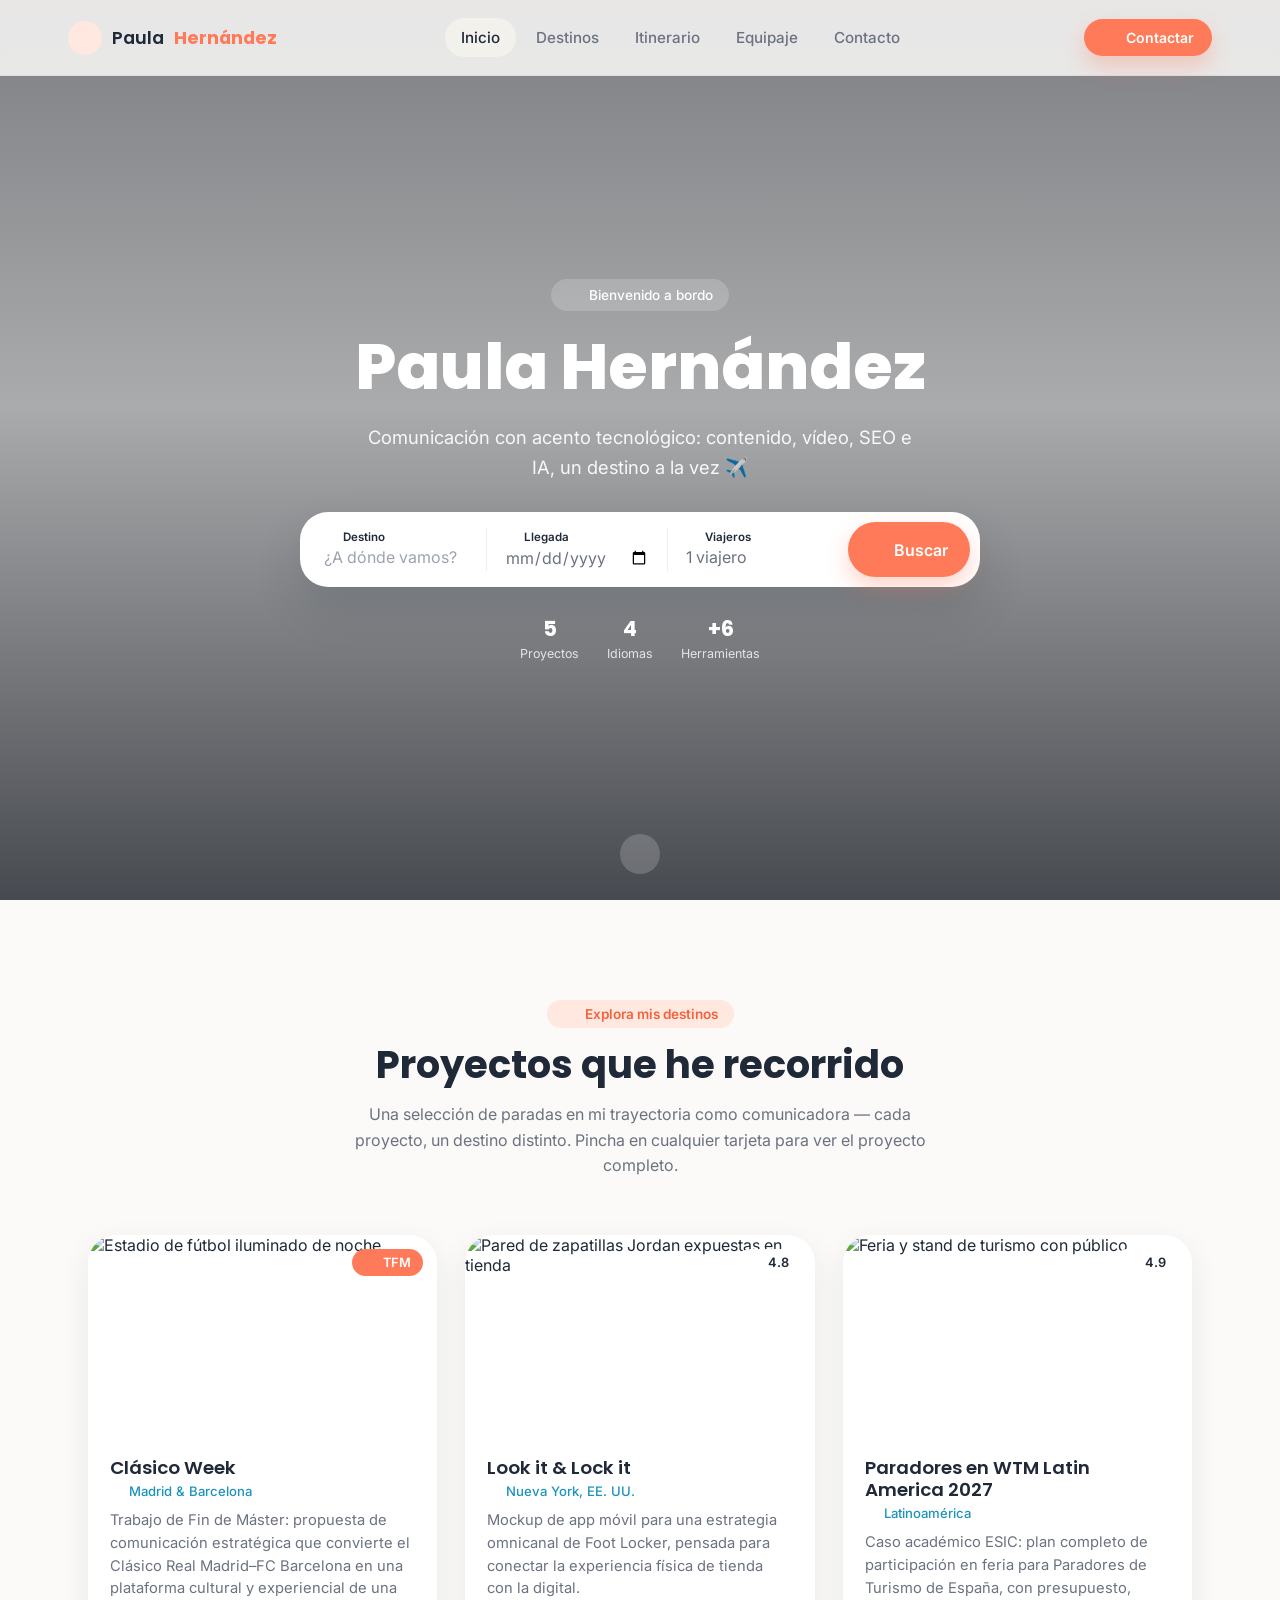
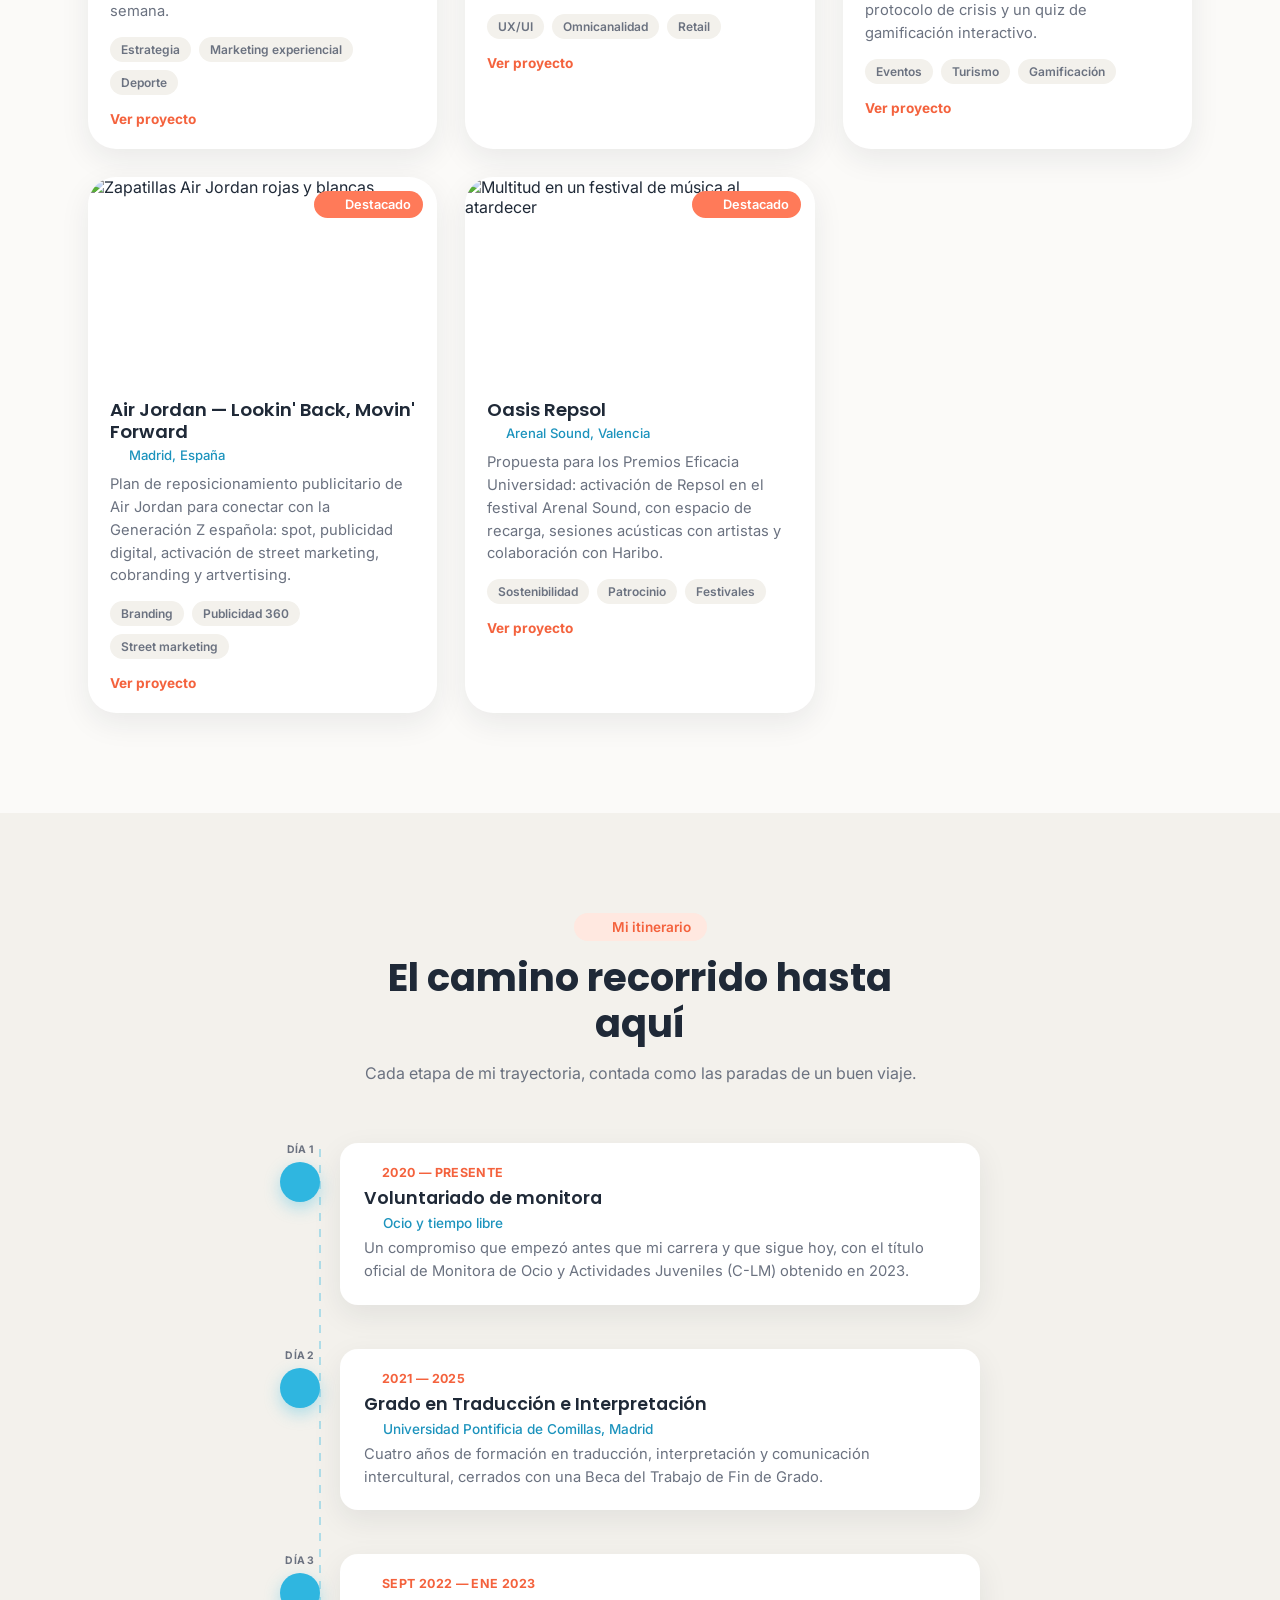
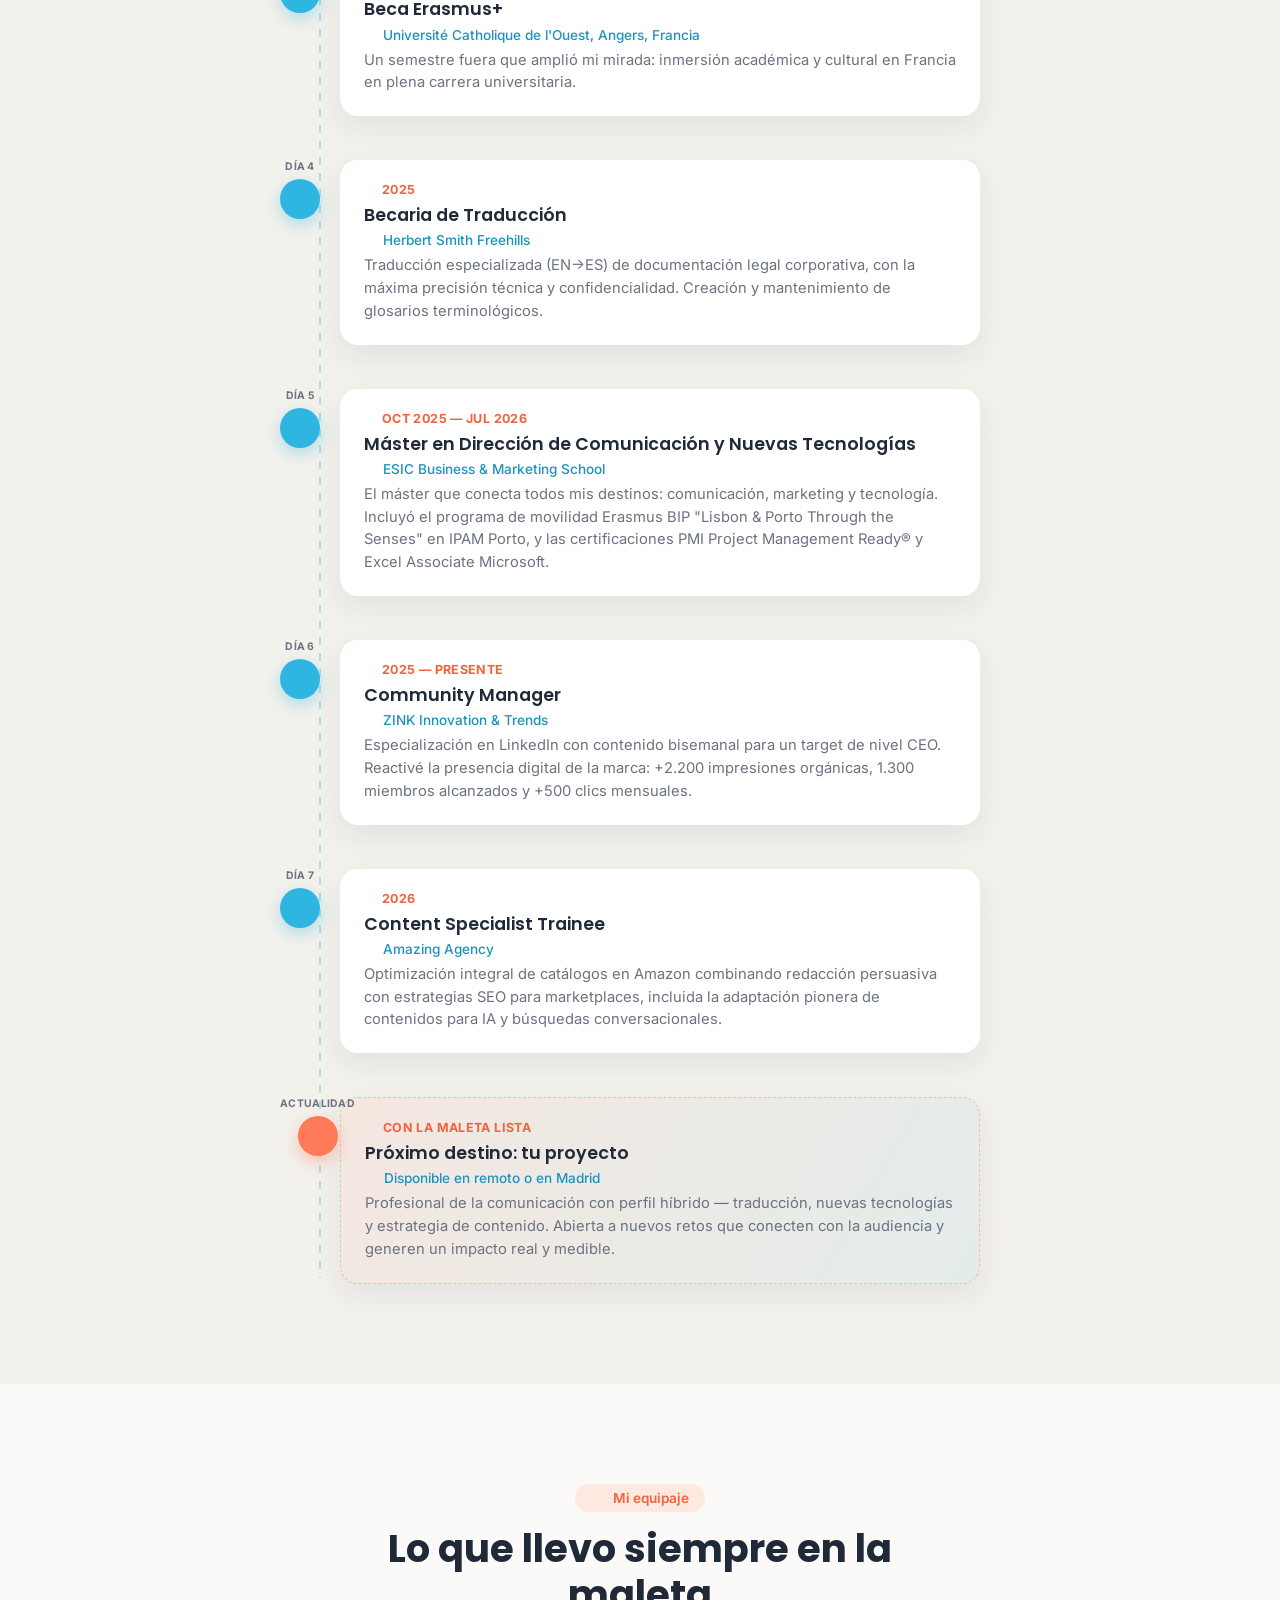
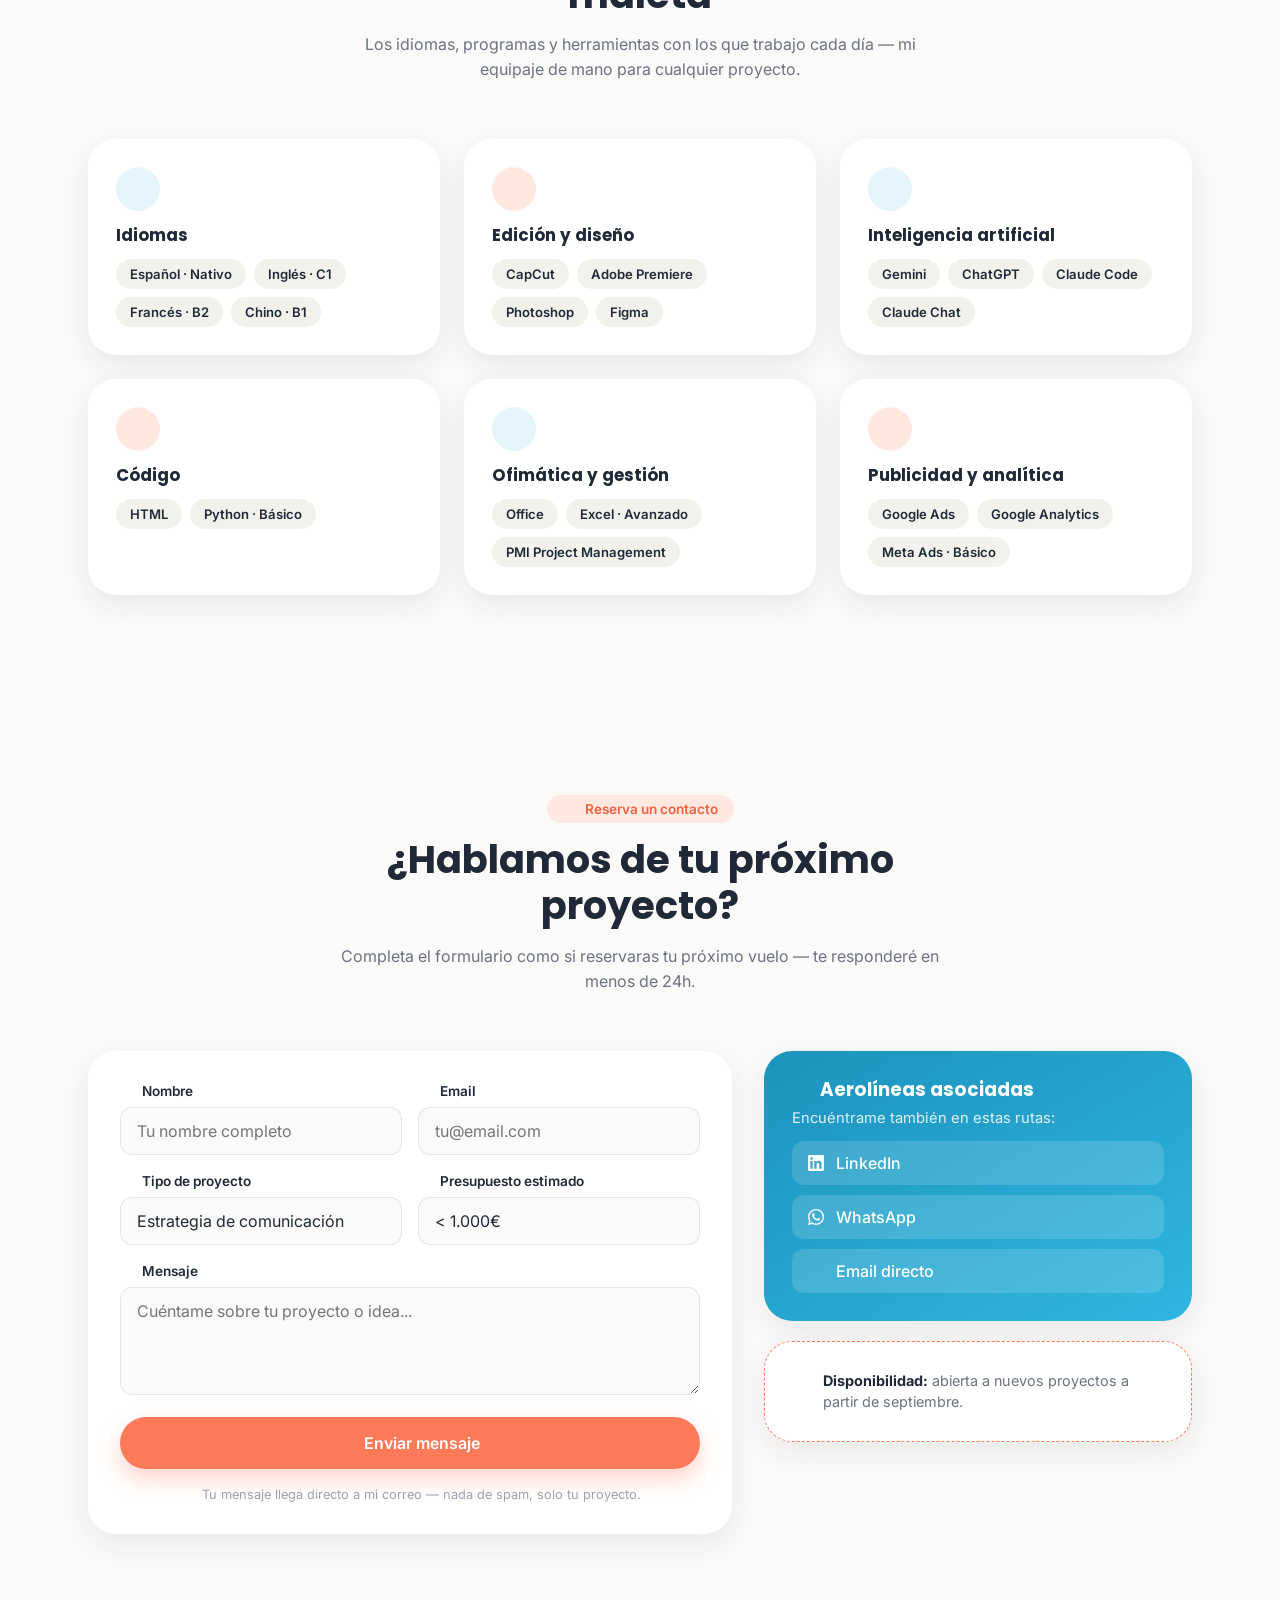
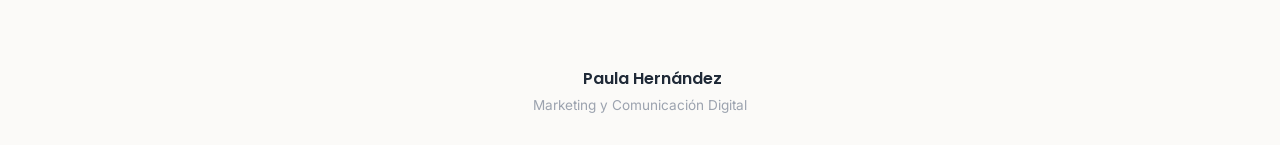
==== commit 21710867: "Wire the contact form to actually deliver messages via FormSubmit Point the booking form at FormSubm" ====
--- a/index.html
+++ b/index.html
@@ -436,6 +436,10 @@
 
     <div class="booking-wrap fade-in">
       <form class="booking-form" id="contactForm" novalidate>
+        <input type="hidden" name="_subject" value="Nuevo mensaje desde tu portfolio ✈️">
+        <input type="hidden" name="_template" value="table">
+        <input type="hidden" name="_captcha" value="false">
+        <input type="text" name="_honey" style="display:none" tabindex="-1" autocomplete="off">
         <div class="form-row">
           <div class="form-field">
             <label for="nombre"><i data-lucide="user"></i> Nombre</label>
@@ -477,7 +481,7 @@
         <button type="submit" class="btn btn-primary btn-large booking-submit">
           <i data-lucide="send"></i> <span>Enviar mensaje</span>
         </button>
-        <p class="booking-note"><i data-lucide="shield-check"></i> Tus datos son solo de ejemplo en esta demo — no se envían a ningún sitio.</p>
+        <p class="booking-note"><i data-lucide="shield-check"></i> Tu mensaje llega directo a mi correo — nada de spam, solo tu proyecto.</p>
       </form>
 
       <aside class="booking-side">
--- a/css/styles.css
+++ b/css/styles.css
@@ -72,6 +72,7 @@
 .btn-primary { background: var(--coral); color: var(--white); box-shadow: 0 10px 22px rgba(255, 122, 89, 0.32); }
 .btn-primary:hover { background: var(--coral-dark); }
 .btn-primary:active { transform: scale(0.96); }
+.btn:disabled { opacity: 0.65; cursor: not-allowed; transform: none; }
 .btn-small { padding: 10px 18px; font-size: 0.88rem; }
 .btn-large { padding: 16px 24px; font-size: 1rem; width: 100%; }
 
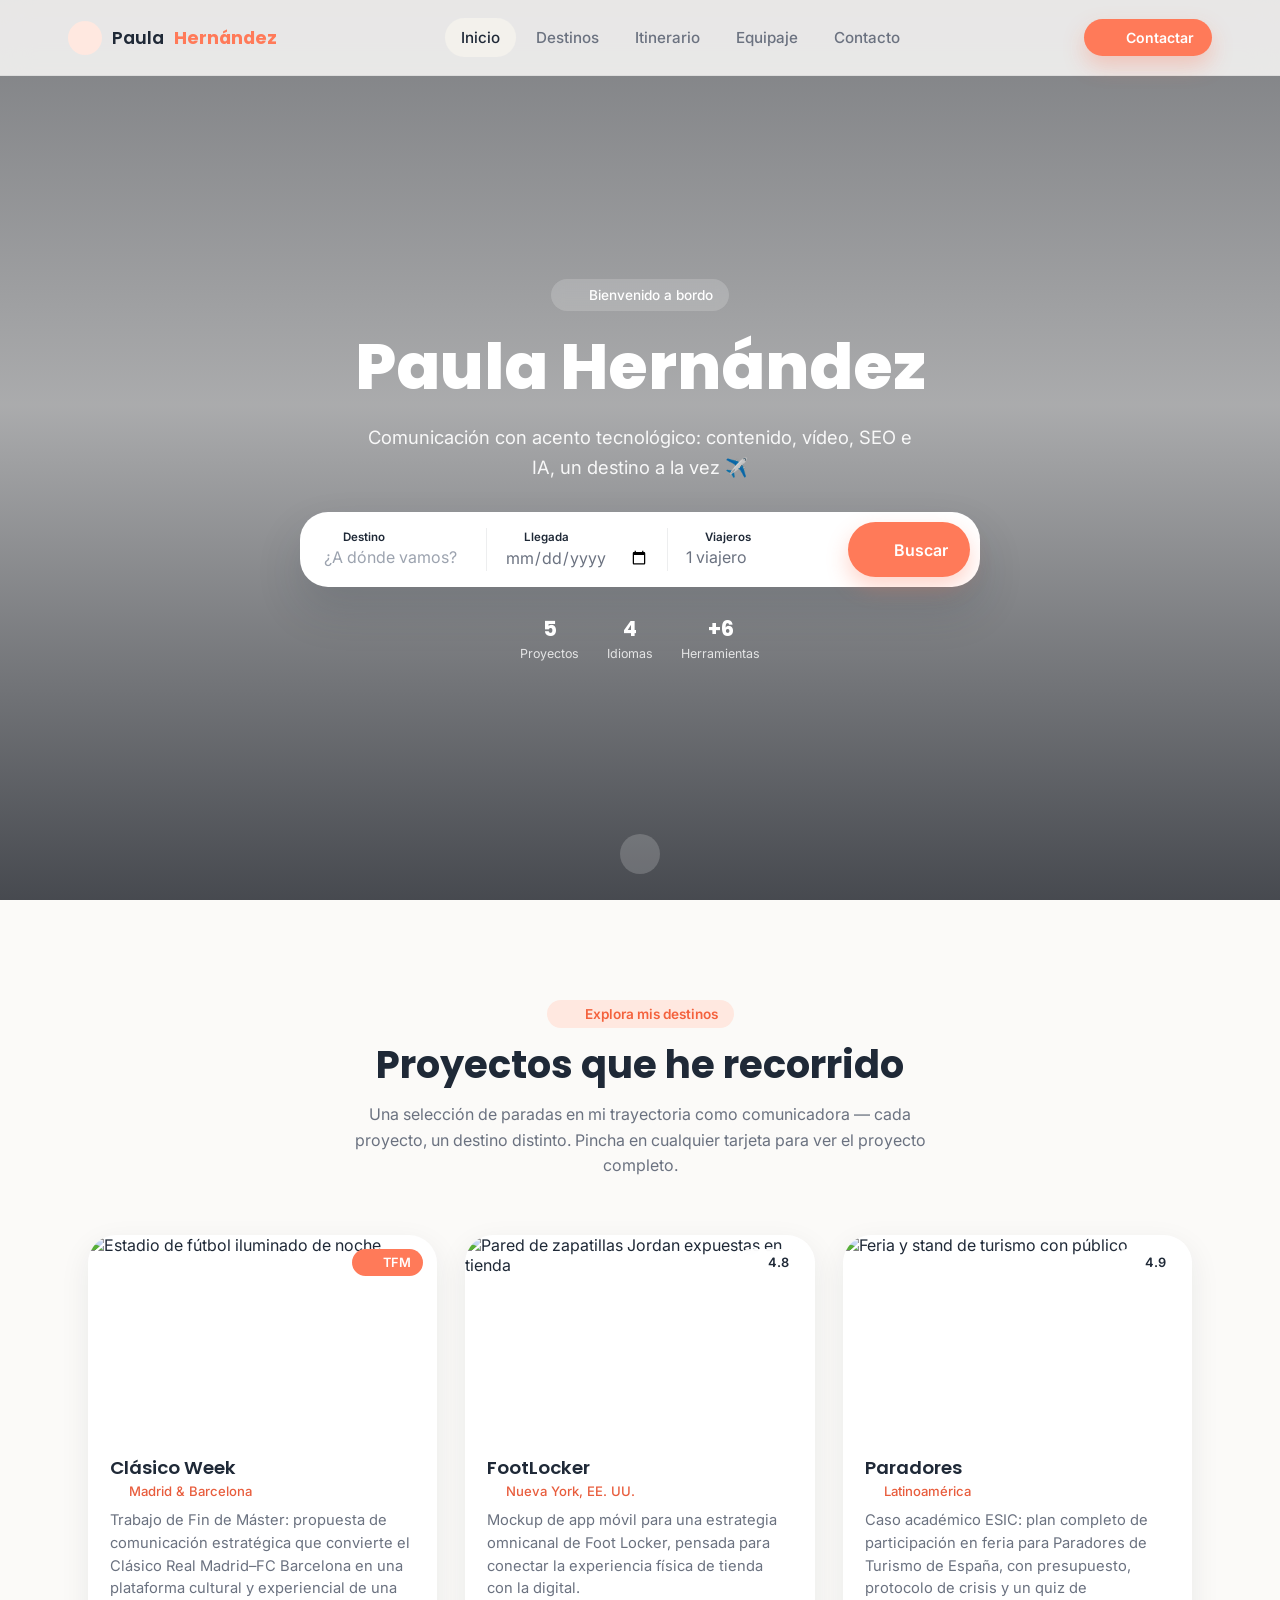
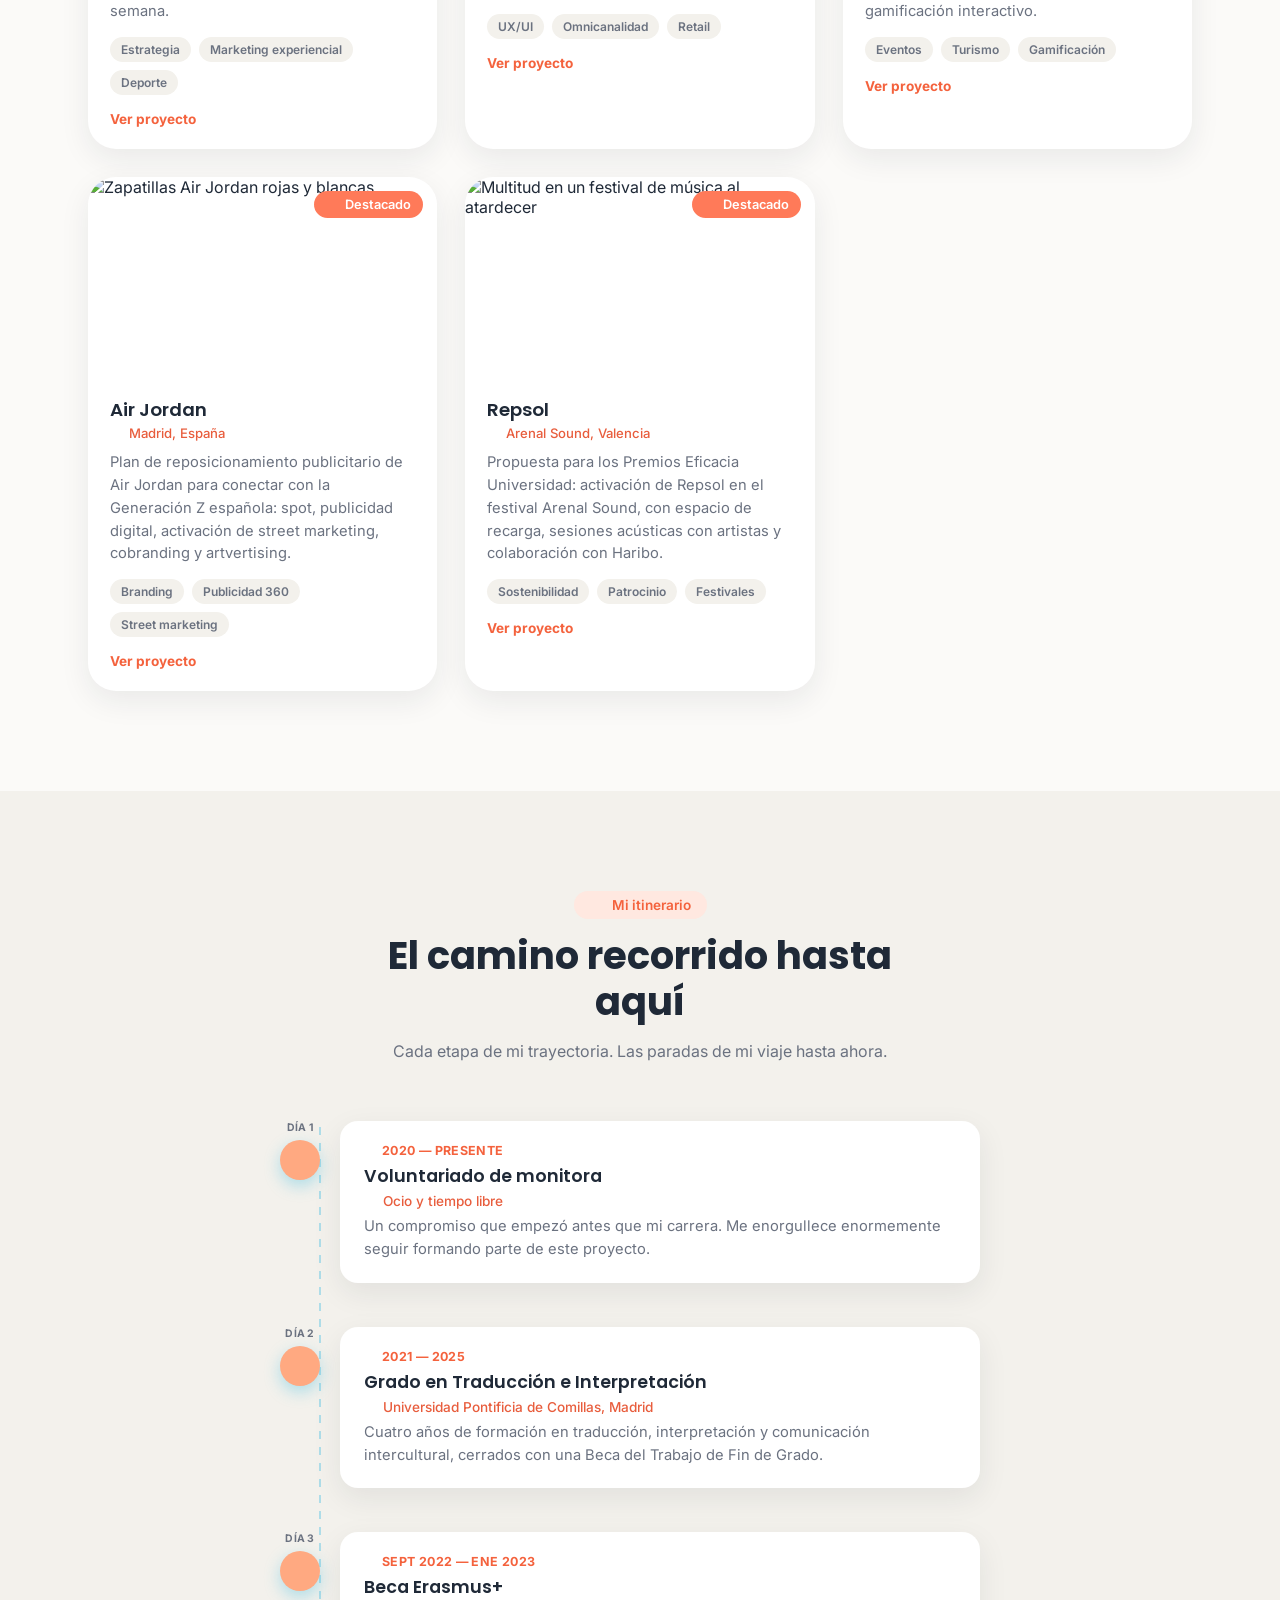
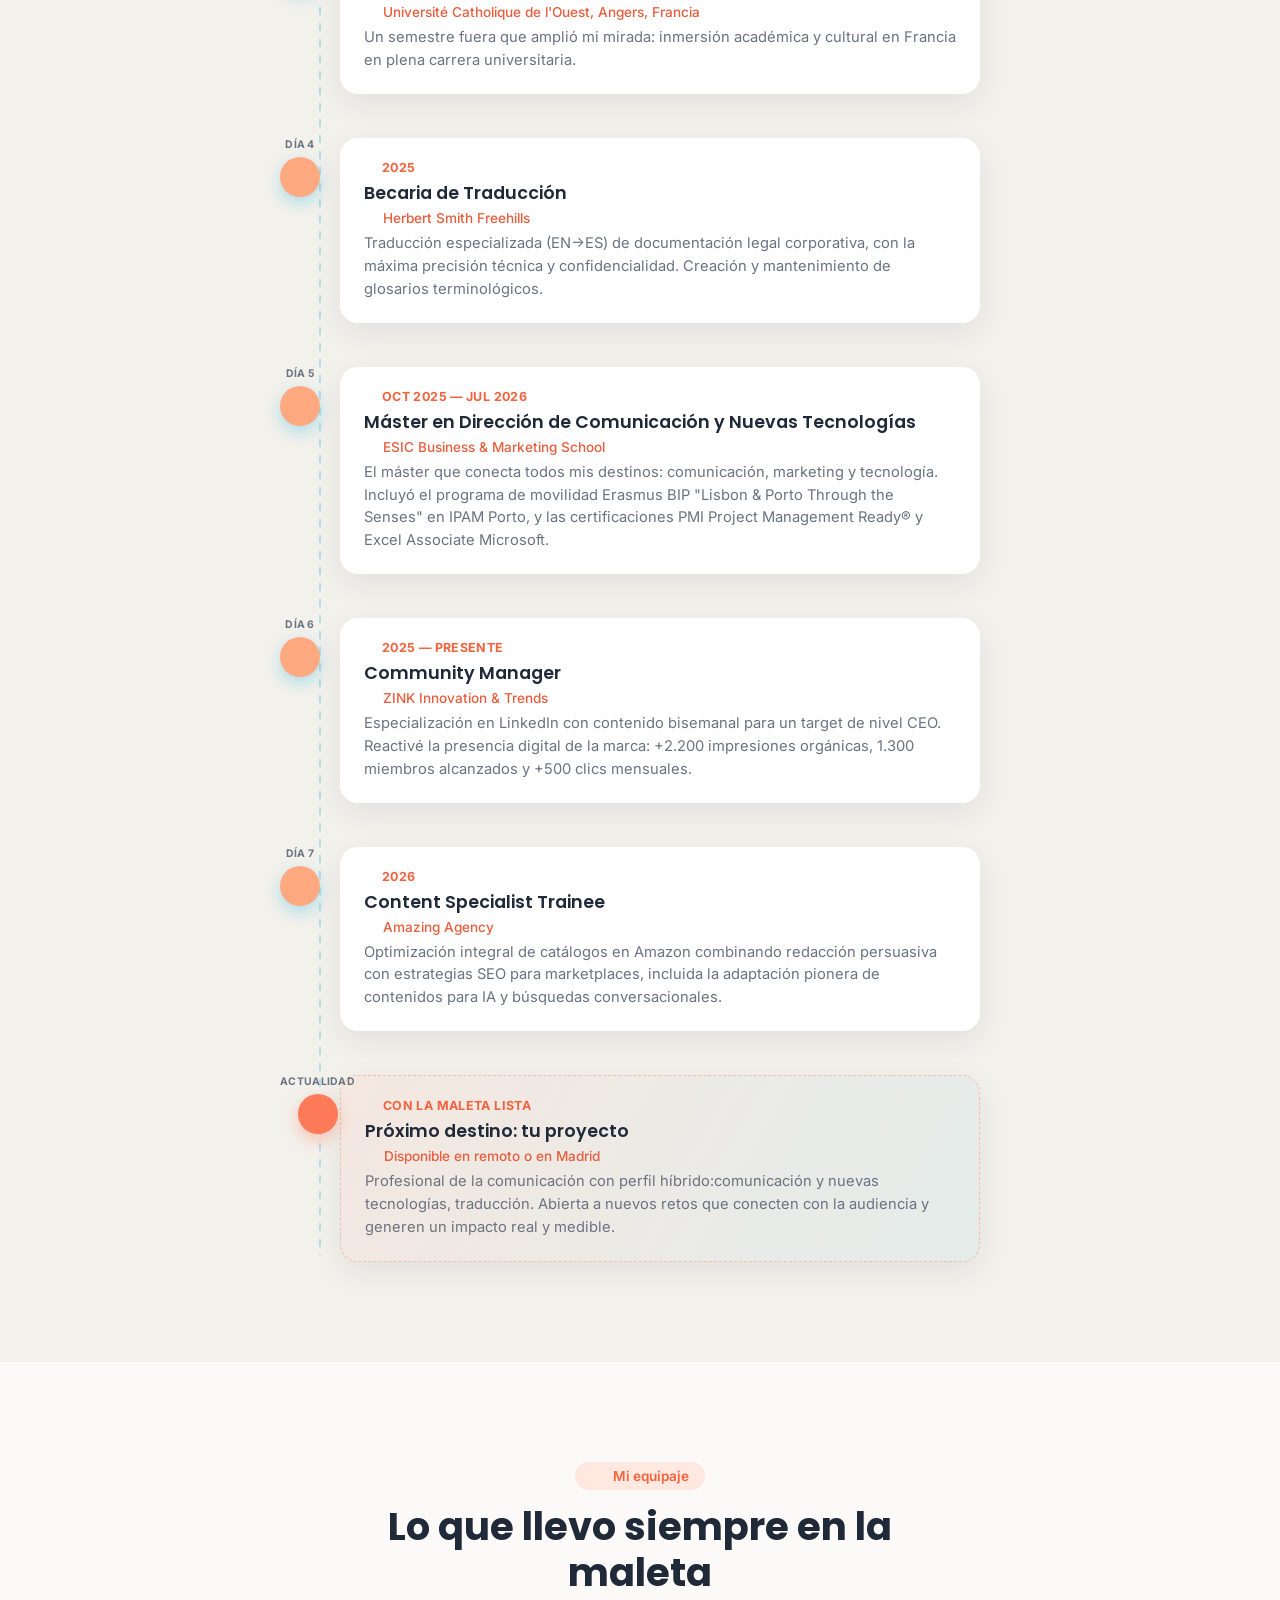
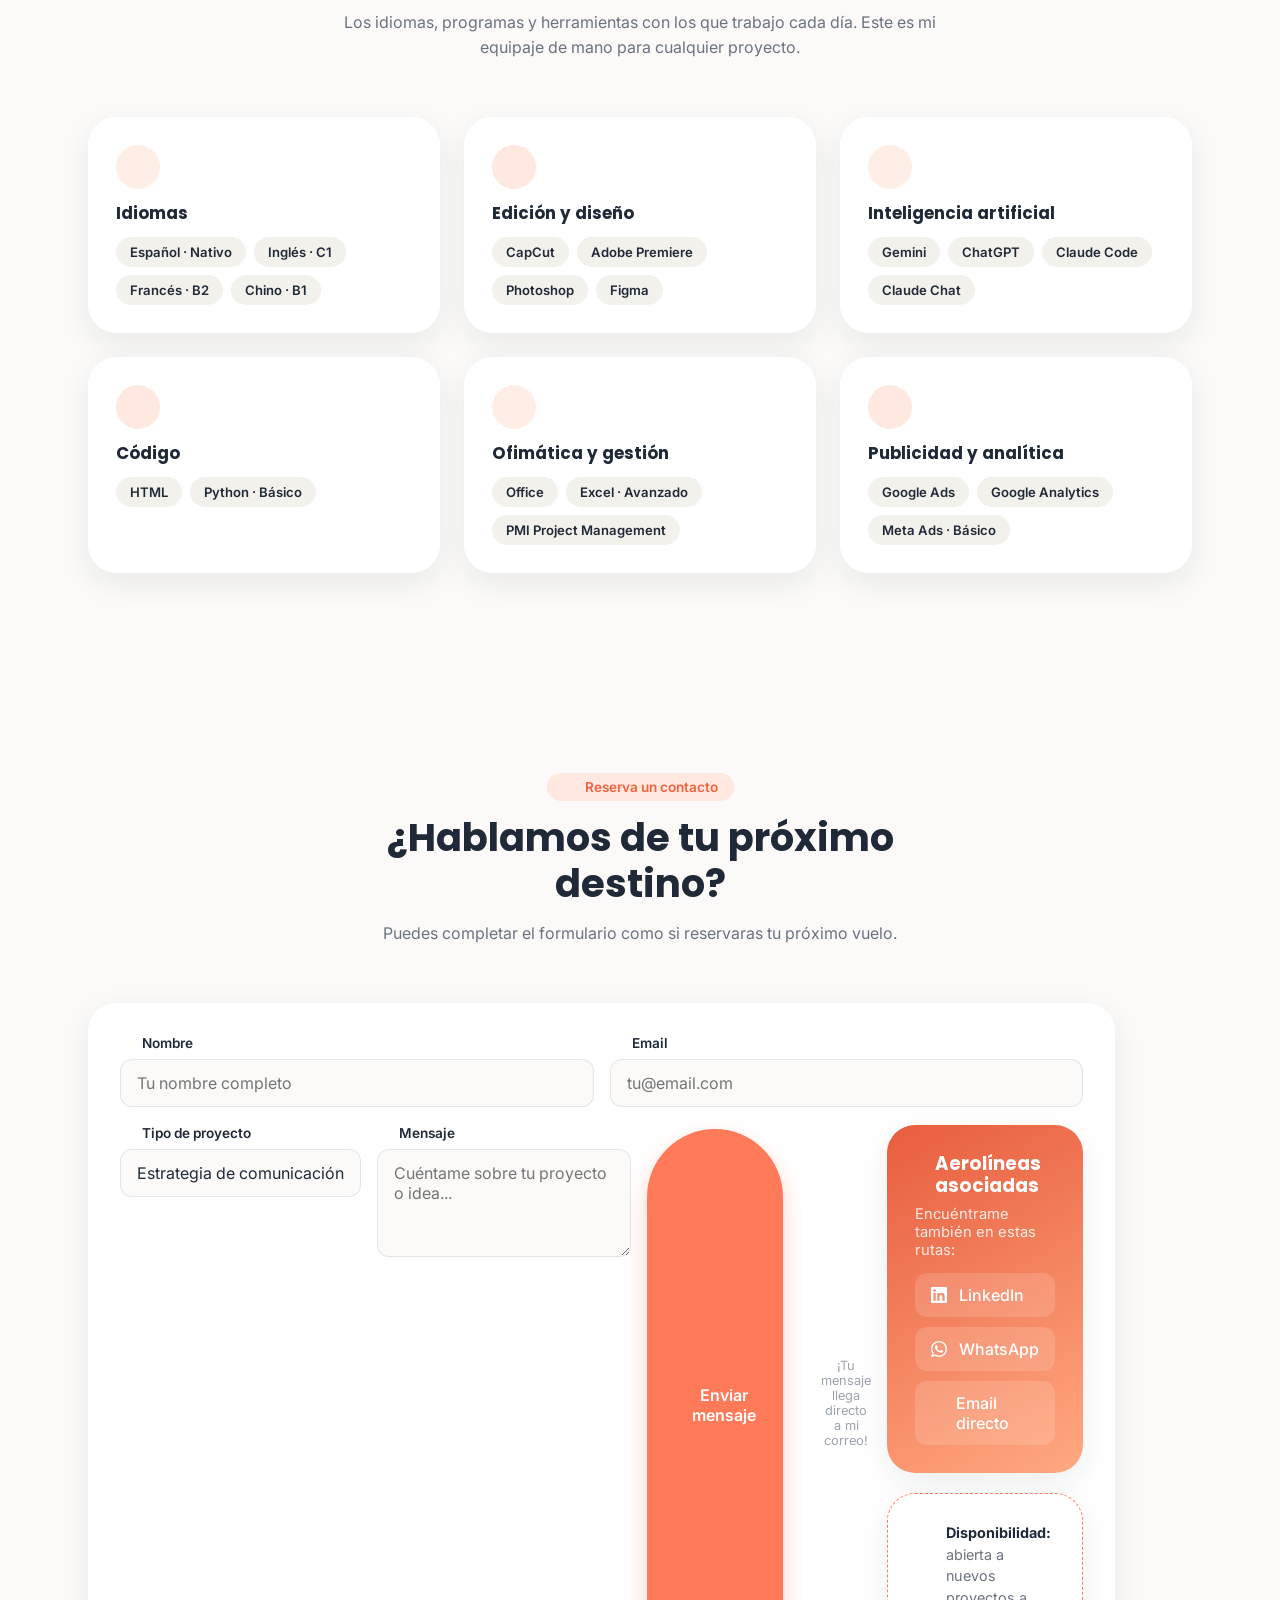
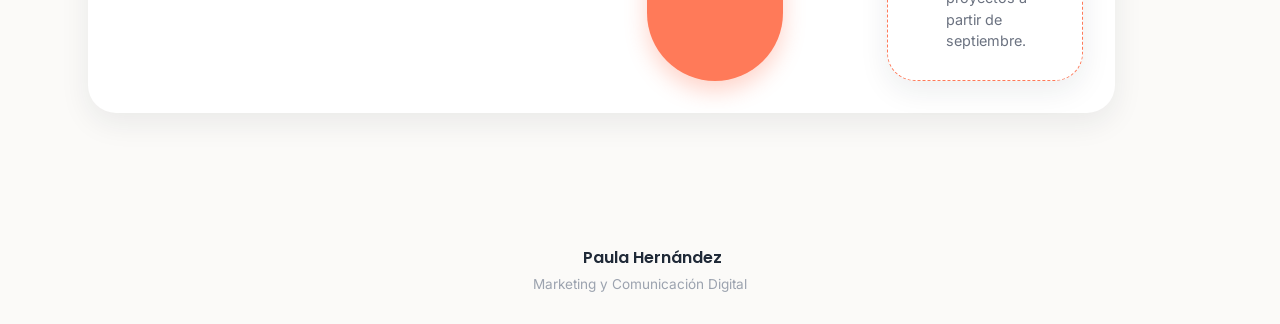
==== commit 561edfa1: "Update index.html" ====
--- a/index.html
+++ b/index.html
@@ -160,7 +160,7 @@
         </div>
         <div class="dest-card-body">
           <div class="dest-card-title-row">
-            <h3>Look it & Lock it</h3>
+            <h3> FootLocker </h3>
             <span class="dest-loc"><i data-lucide="map-pin"></i> Nueva York, EE. UU.</span>
           </div>
           <p>Mockup de app móvil para una estrategia omnicanal de Foot Locker, pensada para conectar la experiencia física de tienda con la digital.</p>
@@ -178,7 +178,7 @@
         </div>
         <div class="dest-card-body">
           <div class="dest-card-title-row">
-            <h3>Paradores en WTM Latin America 2027</h3>
+            <h3>Paradores </h3>
             <span class="dest-loc"><i data-lucide="map-pin"></i> Latinoamérica</span>
           </div>
           <p>Caso académico ESIC: plan completo de participación en feria para Paradores de Turismo de España, con presupuesto, protocolo de crisis y un quiz de gamificación interactivo.</p>
@@ -196,7 +196,7 @@
         </div>
         <div class="dest-card-body">
           <div class="dest-card-title-row">
-            <h3>Air Jordan — Lookin' Back, Movin' Forward</h3>
+            <h3>Air Jordan </h3>
             <span class="dest-loc"><i data-lucide="map-pin"></i> Madrid, España</span>
           </div>
           <p>Plan de reposicionamiento publicitario de Air Jordan para conectar con la Generación Z española: spot, publicidad digital, activación de street marketing, cobranding y artvertising.</p>
@@ -214,7 +214,7 @@
         </div>
         <div class="dest-card-body">
           <div class="dest-card-title-row">
-            <h3>Oasis Repsol</h3>
+            <h3> Repsol</h3>
             <span class="dest-loc"><i data-lucide="map-pin"></i> Arenal Sound, Valencia</span>
           </div>
           <p>Propuesta para los Premios Eficacia Universidad: activación de Repsol en el festival Arenal Sound, con espacio de recarga, sesiones acústicas con artistas y colaboración con Haribo.</p>
@@ -235,7 +235,7 @@
     <div class="section-head fade-in">
       <span class="eyebrow"><i data-lucide="map"></i> Mi itinerario</span>
       <h2>El camino recorrido hasta aquí</h2>
-      <p>Cada etapa de mi trayectoria, contada como las paradas de un buen viaje.</p>
+      <p>Cada etapa de mi trayectoria. Las paradas de mi viaje hasta ahora.</p>
     </div>
 
     <div class="timeline">
@@ -249,7 +249,7 @@
           <span class="timeline-date"><i data-lucide="calendar"></i> 2020 — Presente</span>
           <h3>Voluntariado de monitora</h3>
           <p class="timeline-place"><i data-lucide="map-pin"></i> Ocio y tiempo libre</p>
-          <p>Un compromiso que empezó antes que mi carrera y que sigue hoy, con el título oficial de Monitora de Ocio y Actividades Juveniles (C-LM) obtenido en 2023.</p>
+          <p>Un compromiso que empezó antes que mi carrera. Me enorgullece enormemente seguir formando parte de este proyecto.</p>
         </div>
       </div>
 
@@ -340,7 +340,7 @@
           <span class="timeline-date"><i data-lucide="calendar"></i> Con la maleta lista</span>
           <h3>Próximo destino: tu proyecto</h3>
           <p class="timeline-place"><i data-lucide="map-pin"></i> Disponible en remoto o en Madrid</p>
-          <p>Profesional de la comunicación con perfil híbrido — traducción, nuevas tecnologías y estrategia de contenido. Abierta a nuevos retos que conecten con la audiencia y generen un impacto real y medible.</p>
+          <p>Profesional de la comunicación con perfil híbrido:comunicación y nuevas tecnologías, traducción. Abierta a nuevos retos que conecten con la audiencia y generen un impacto real y medible.</p>
         </div>
       </div>
 
@@ -354,7 +354,7 @@
     <div class="section-head fade-in">
       <span class="eyebrow"><i data-lucide="luggage"></i> Mi equipaje</span>
       <h2>Lo que llevo siempre en la maleta</h2>
-      <p>Los idiomas, programas y herramientas con los que trabajo cada día — mi equipaje de mano para cualquier proyecto.</p>
+      <p>Los idiomas, programas y herramientas con los que trabajo cada día. Este es mi equipaje de mano para cualquier proyecto.</p>
     </div>
 
     <div class="gear-grid">
@@ -430,8 +430,8 @@
   <div class="container">
     <div class="section-head fade-in">
       <span class="eyebrow"><i data-lucide="send"></i> Reserva un contacto</span>
-      <h2>¿Hablamos de tu próximo proyecto?</h2>
-      <p>Completa el formulario como si reservaras tu próximo vuelo — te responderé en menos de 24h.</p>
+      <h2>¿Hablamos de tu próximo destino?</h2>
+      <p>Puedes completar el formulario como si reservaras tu próximo vuelo.</p>
     </div>
 
     <div class="booking-wrap fade-in">
@@ -462,17 +462,7 @@
               <option>Otro</option>
             </select>
           </div>
-          <div class="form-field">
-            <label for="presupuesto"><i data-lucide="wallet"></i> Presupuesto estimado</label>
-            <select id="presupuesto" name="presupuesto">
-              <option>&lt; 1.000€</option>
-              <option>1.000€ – 5.000€</option>
-              <option>5.000€ +</option>
-              <option>Prefiero comentarlo</option>
-            </select>
-          </div>
-        </div>
-
+        
         <div class="form-field">
           <label for="mensaje"><i data-lucide="message-square"></i> Mensaje</label>
           <textarea id="mensaje" name="mensaje" rows="4" placeholder="Cuéntame sobre tu proyecto o idea..." required></textarea>
@@ -481,7 +471,7 @@
         <button type="submit" class="btn btn-primary btn-large booking-submit">
           <i data-lucide="send"></i> <span>Enviar mensaje</span>
         </button>
-        <p class="booking-note"><i data-lucide="shield-check"></i> Tu mensaje llega directo a mi correo — nada de spam, solo tu proyecto.</p>
+        <p class="booking-note"><i data-lucide="shield-check"></i> ¡Tu mensaje llega directo a mi correo!</p>
       </form>
 
       <aside class="booking-side">
--- a/css/styles.css
+++ b/css/styles.css
@@ -6,9 +6,9 @@
   --coral: #FF7A59;
   --coral-dark: #F4623D;
   --coral-light: #FFE8E0;
-  --sky: #2FB6E0;
-  --sky-dark: #1C93BD;
-  --sky-light: #E4F6FC;
+  --sky: #FFA981;
+  --sky-dark: #E85D3D;
+  --sky-light: #FFEEE6;
   --ink: #1F2937;
   --gray: #6B7280;
   --gray-light: #9CA3AF;
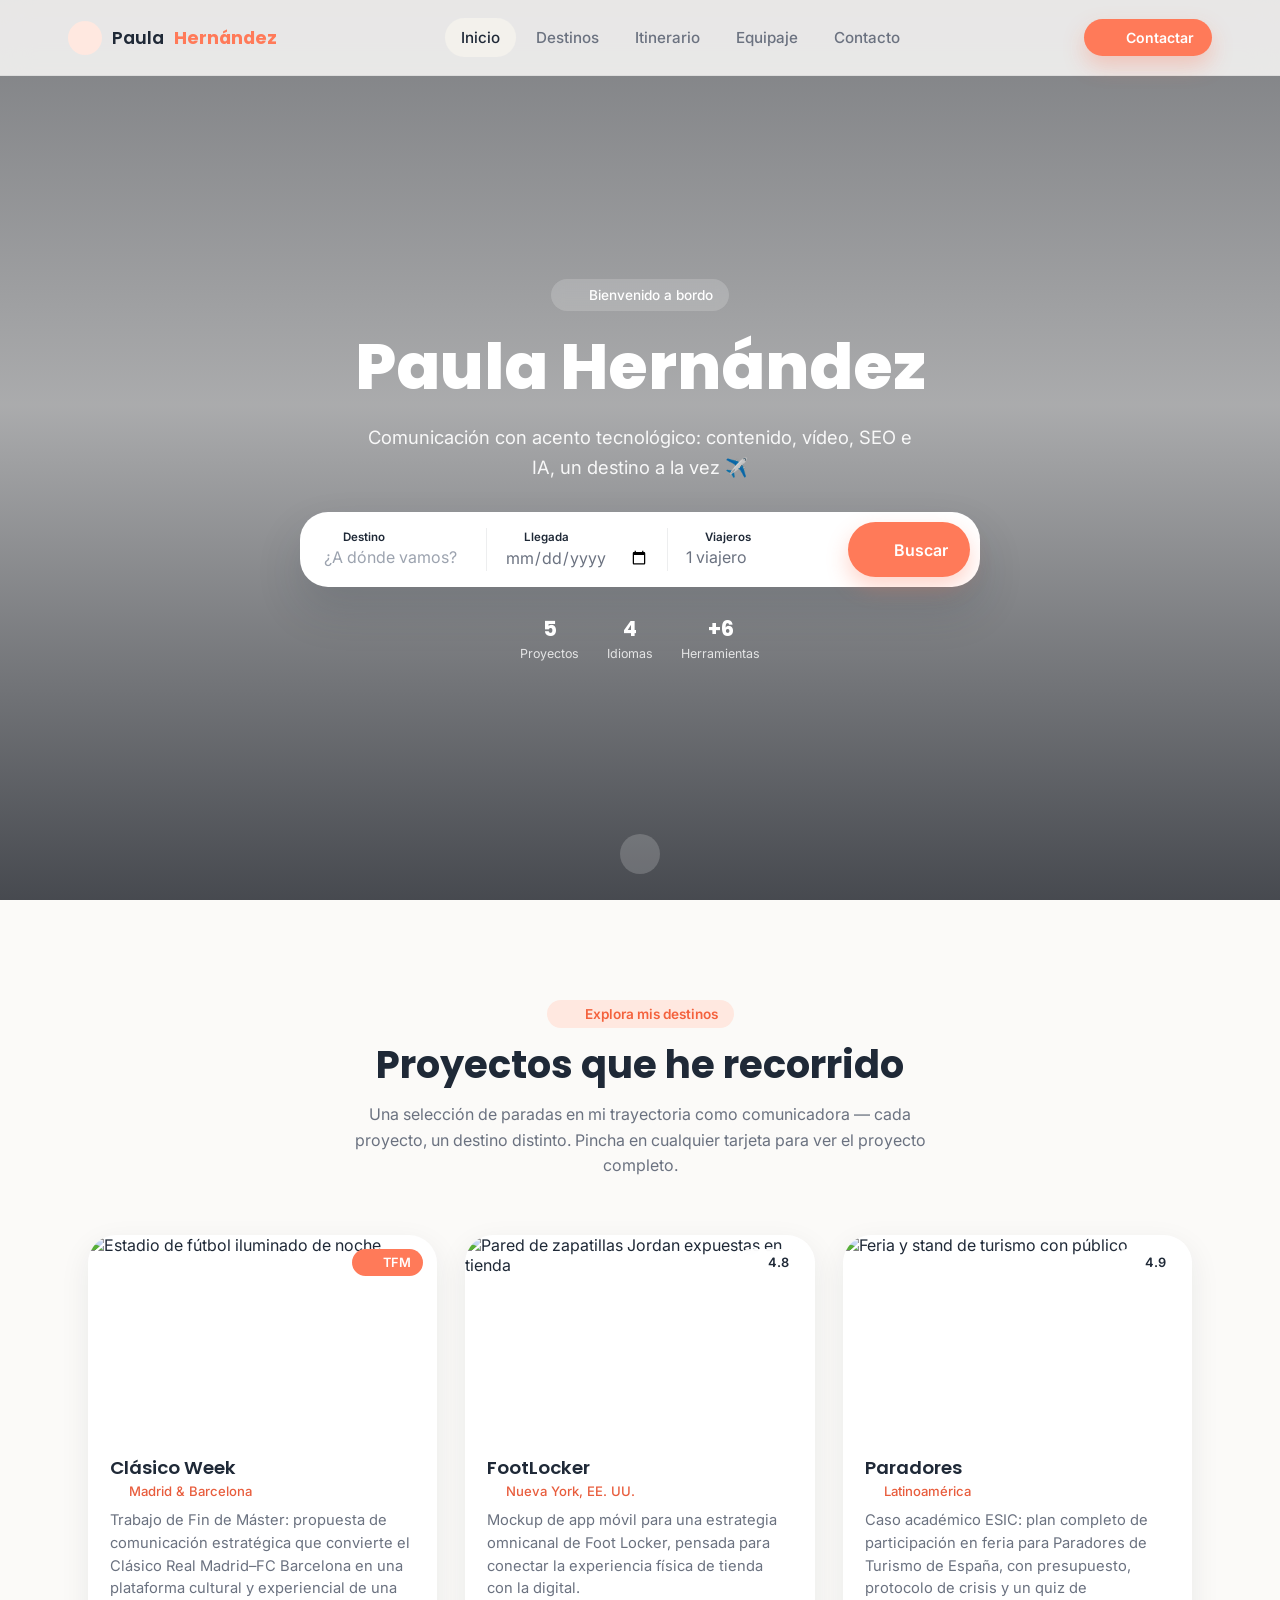
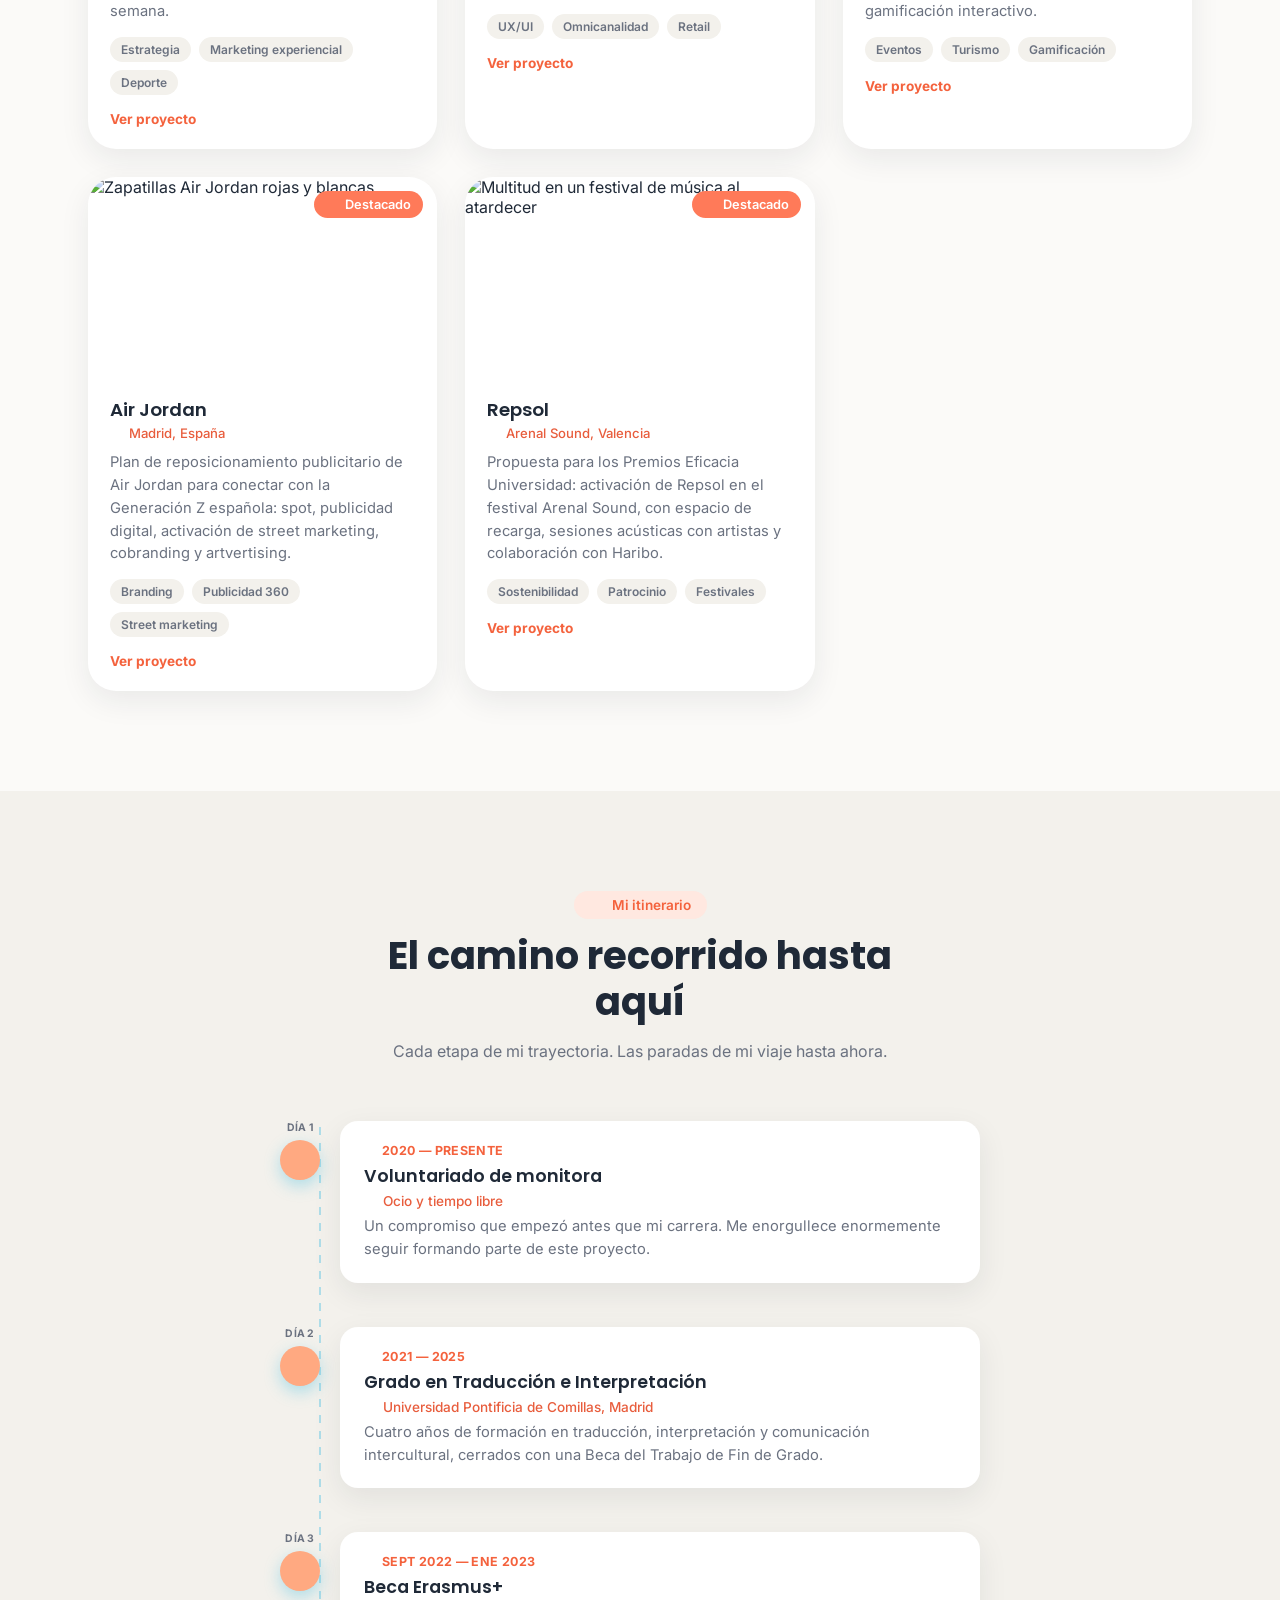
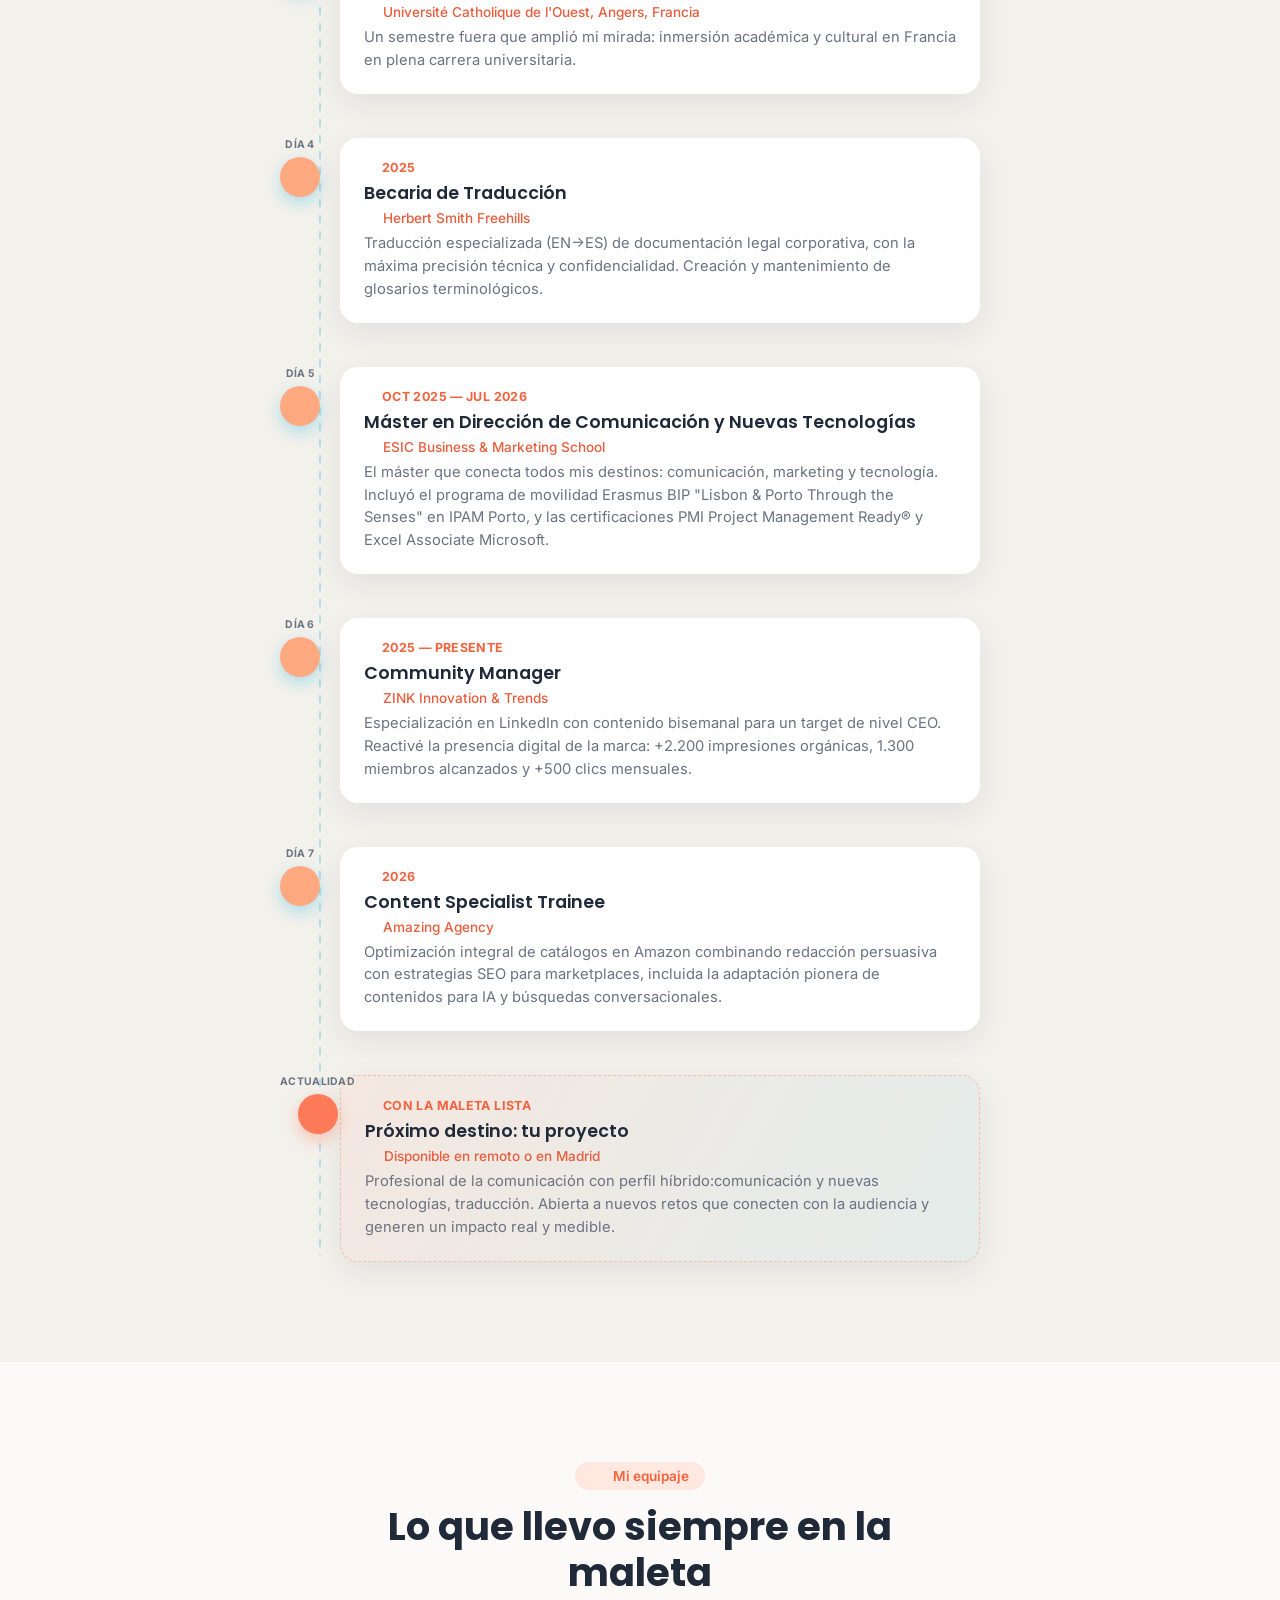
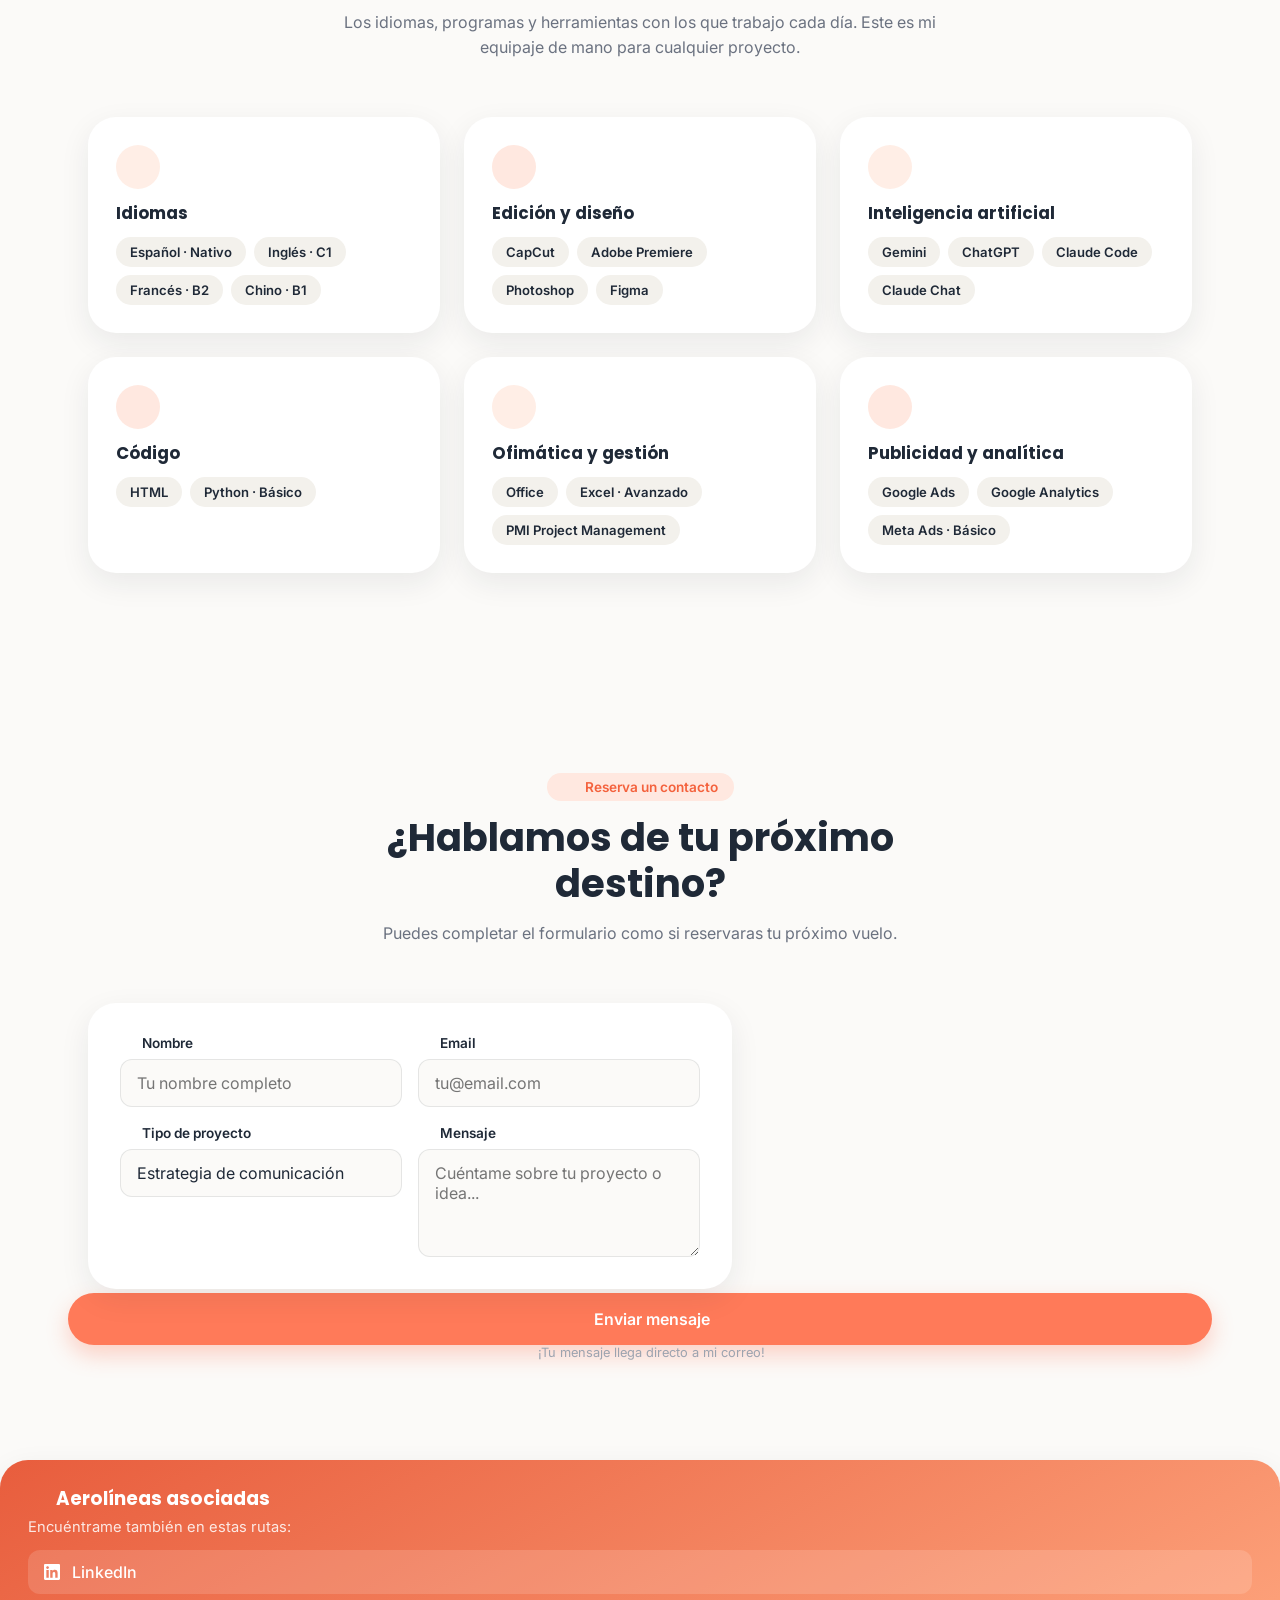
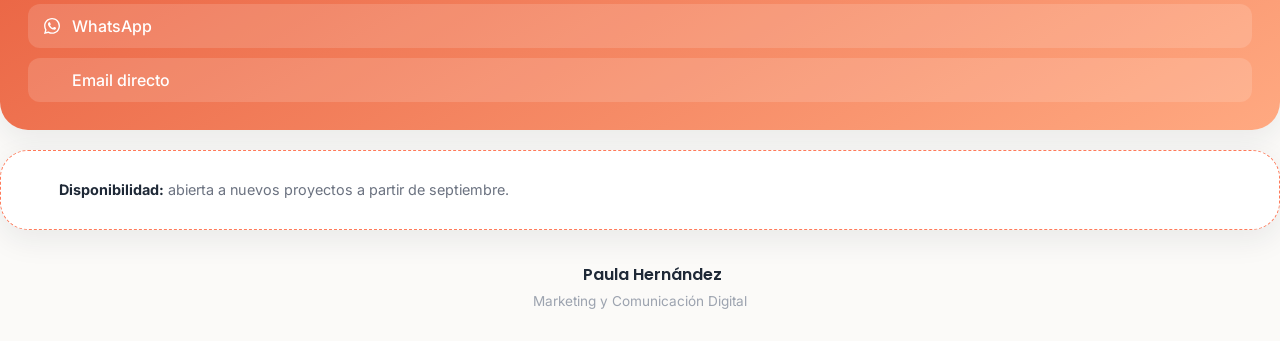
==== commit 233e33fe: "Update index.html" ====
--- a/index.html
+++ b/index.html
@@ -467,13 +467,15 @@
           <label for="mensaje"><i data-lucide="message-square"></i> Mensaje</label>
           <textarea id="mensaje" name="mensaje" rows="4" placeholder="Cuéntame sobre tu proyecto o idea..." required></textarea>
         </div>
-
+          </div>
+</div>
         <button type="submit" class="btn btn-primary btn-large booking-submit">
           <i data-lucide="send"></i> <span>Enviar mensaje</span>
         </button>
         <p class="booking-note"><i data-lucide="shield-check"></i> ¡Tu mensaje llega directo a mi correo!</p>
       </form>
-
+    </section>
+      
       <aside class="booking-side">
         <div class="side-card">
           <h3><i data-lucide="plane"></i> Aerolíneas asociadas</h3>
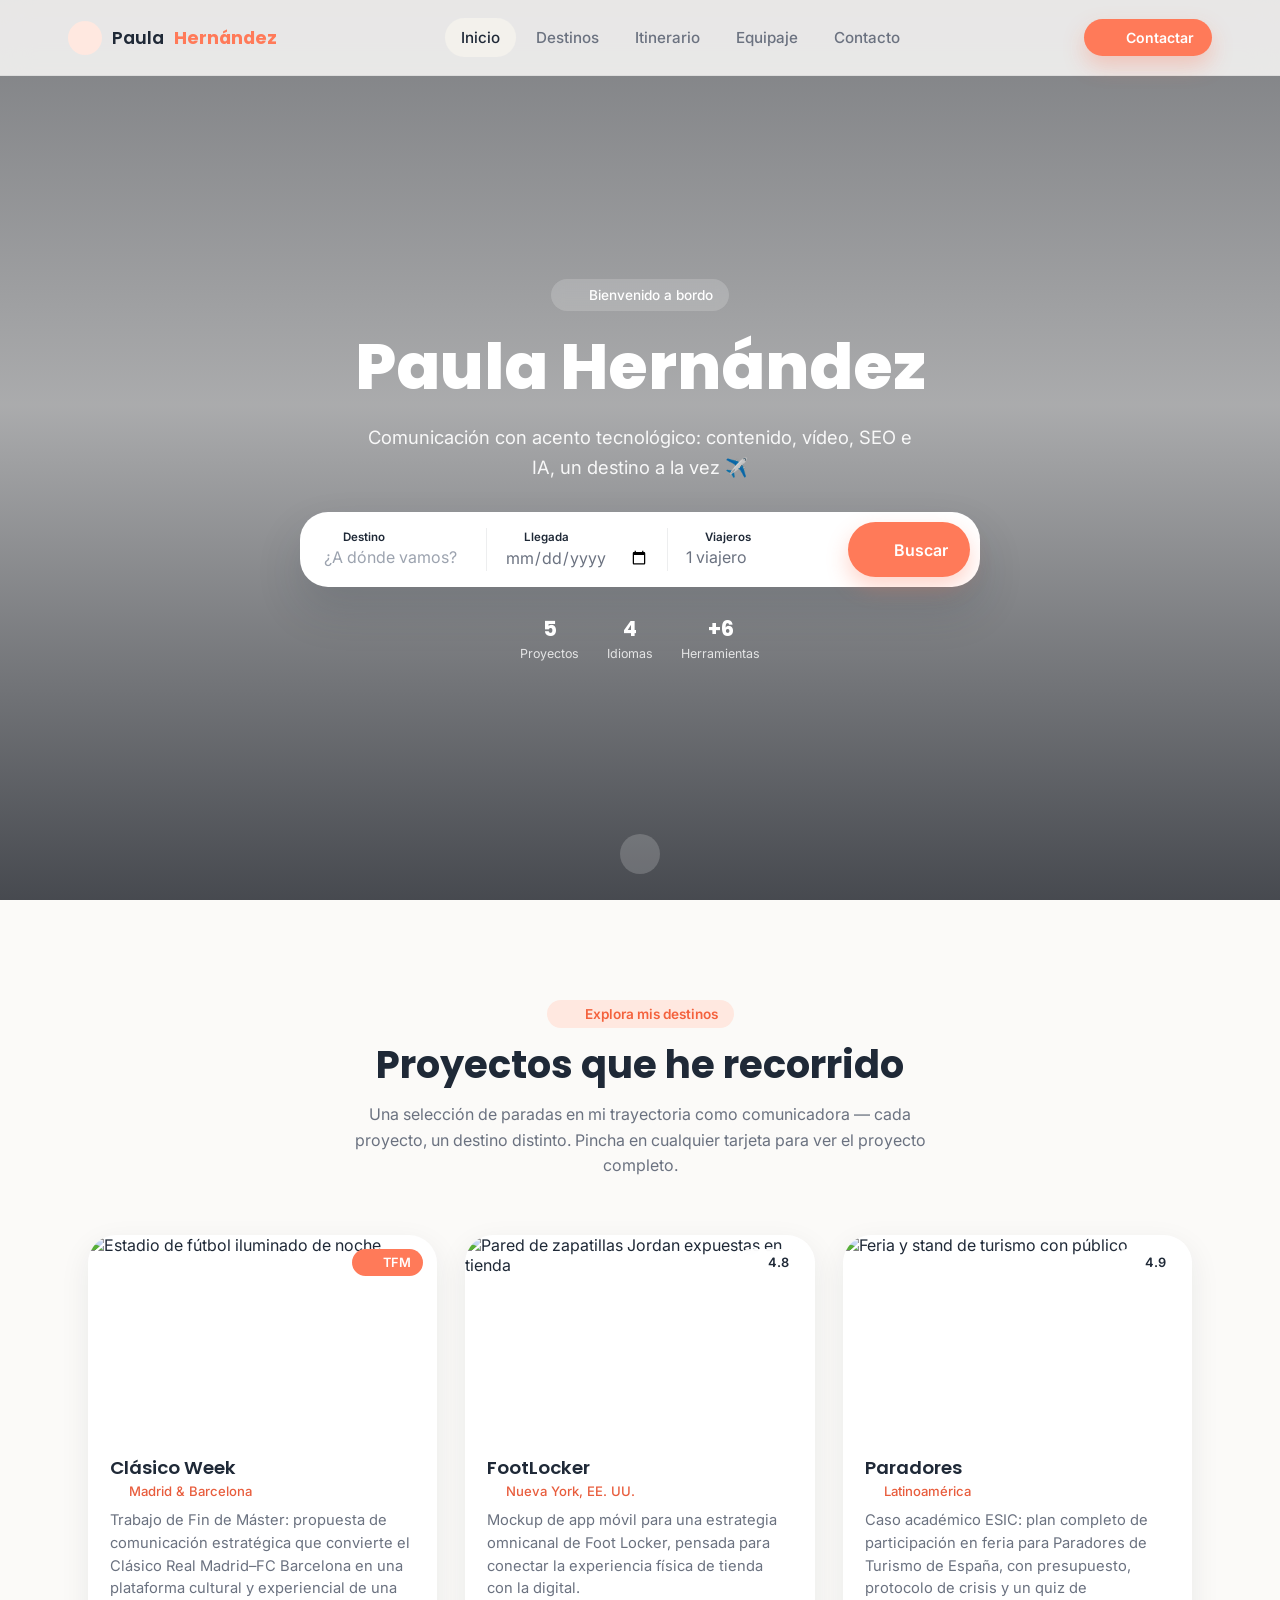
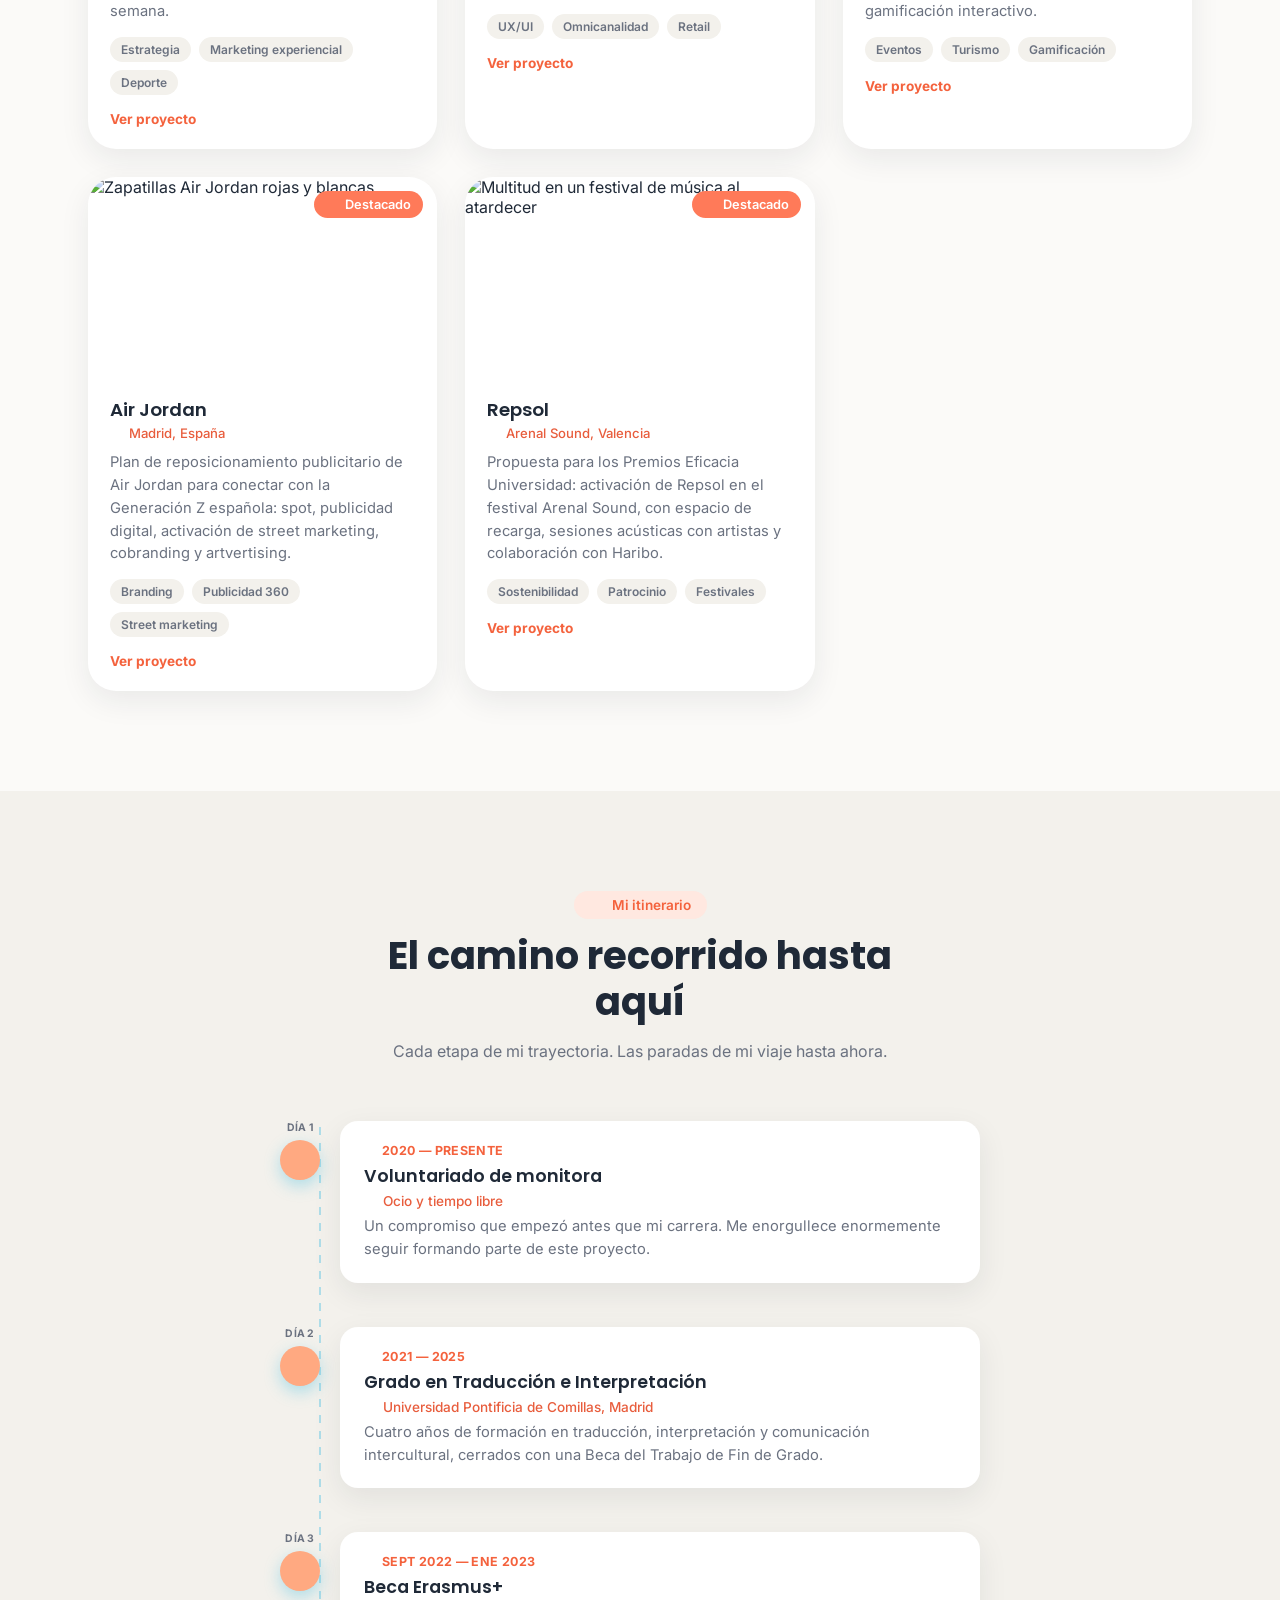
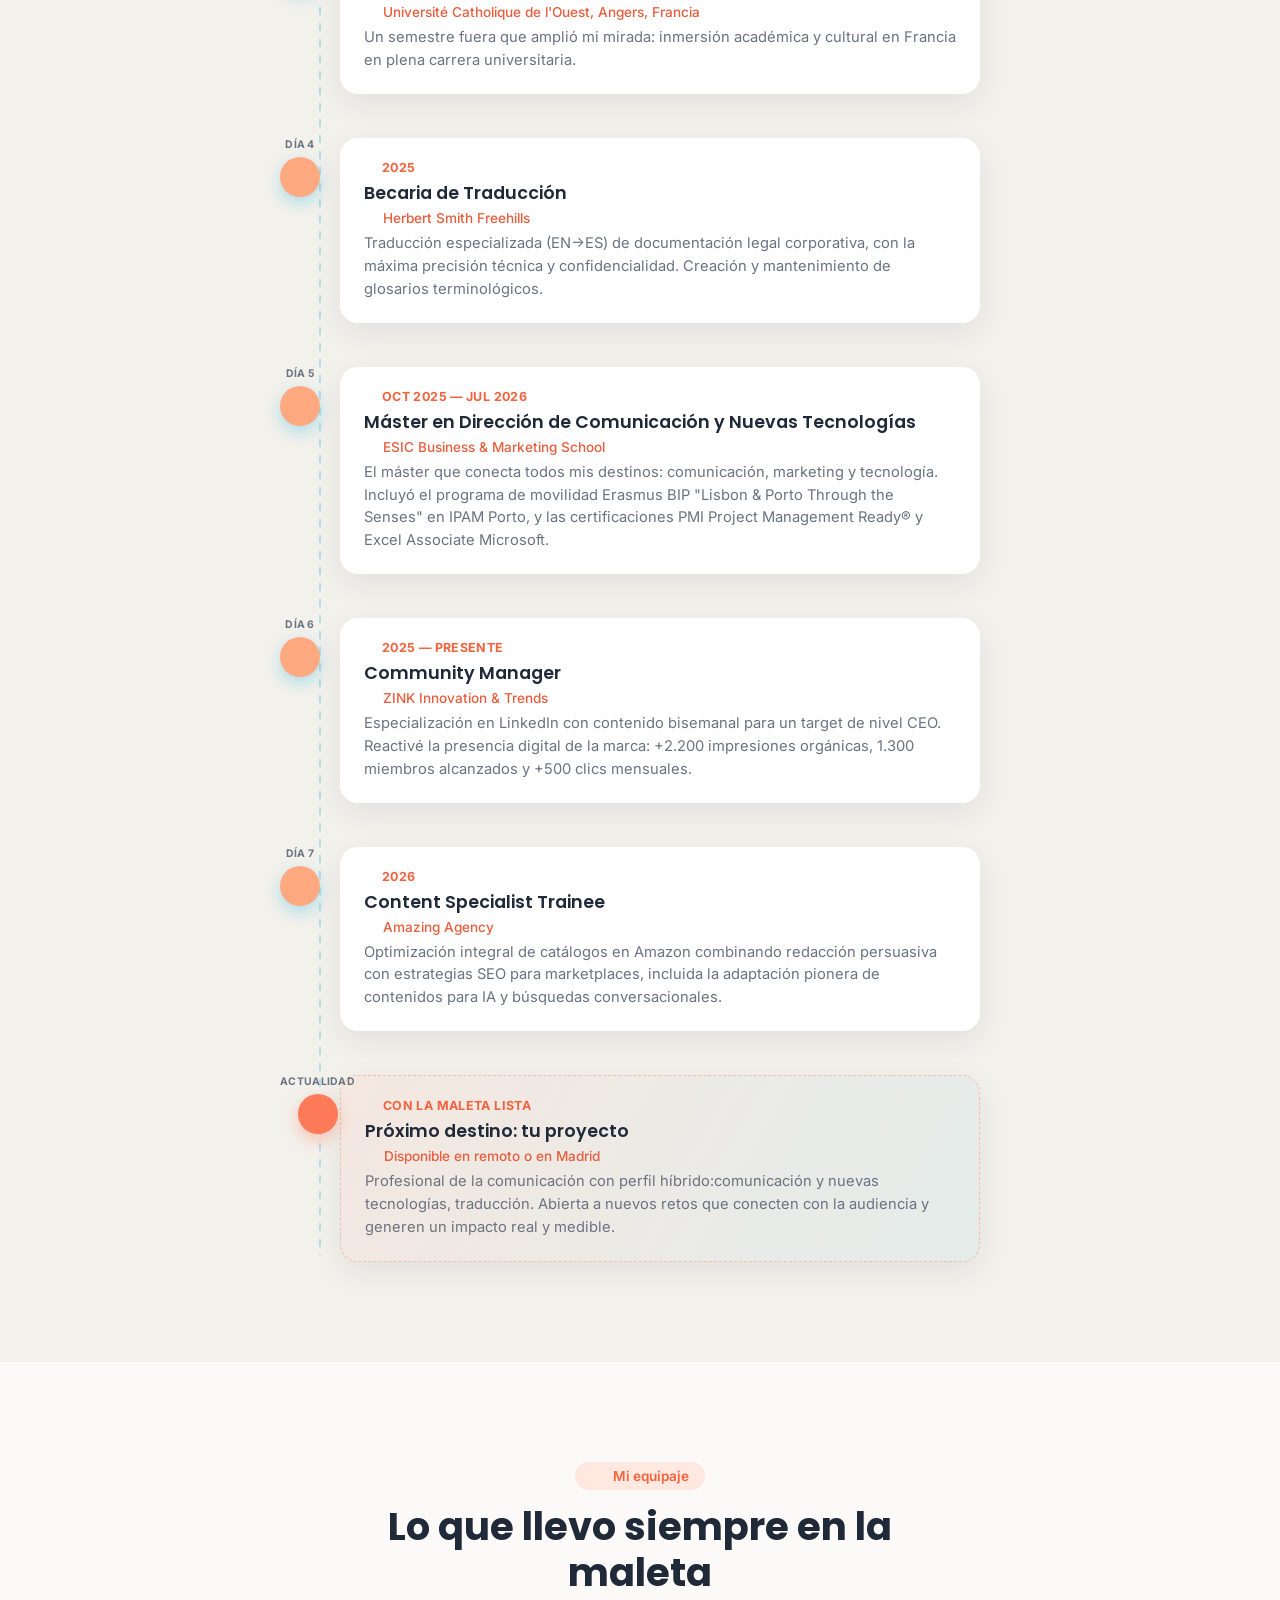
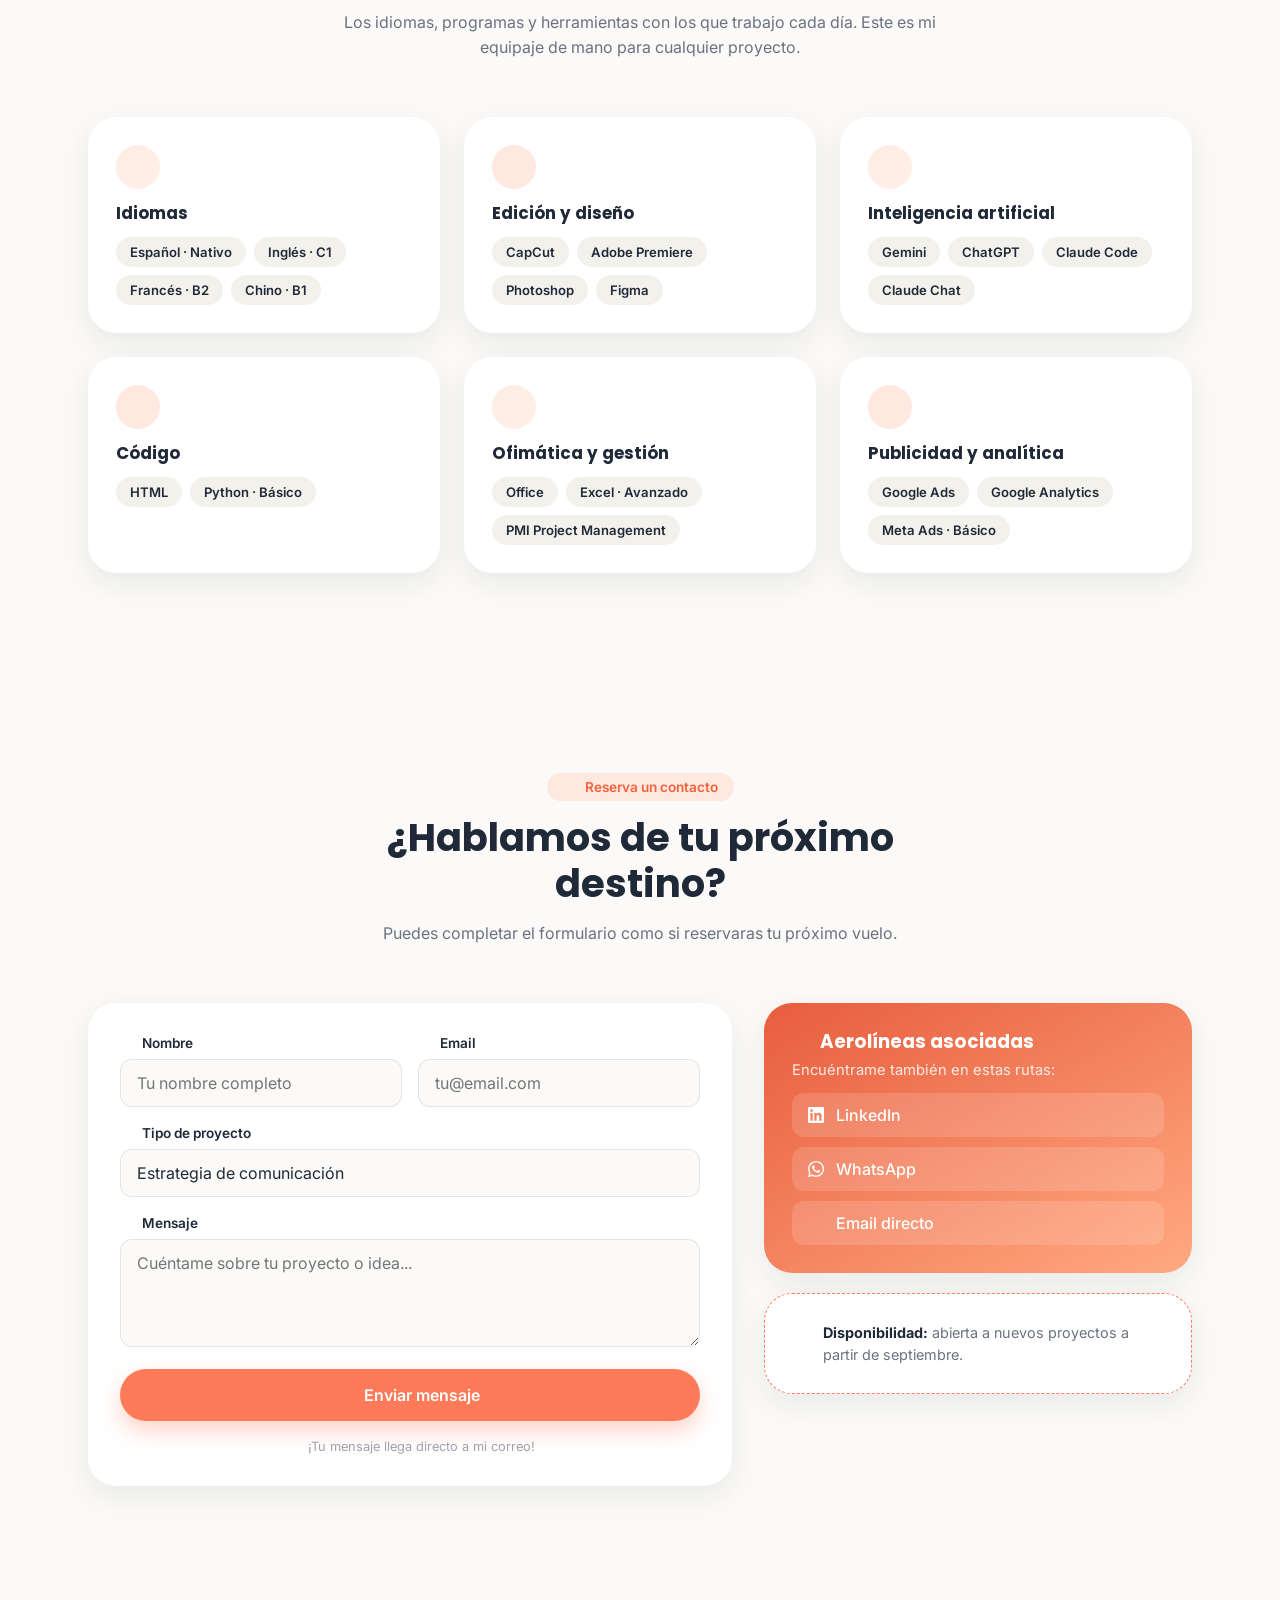
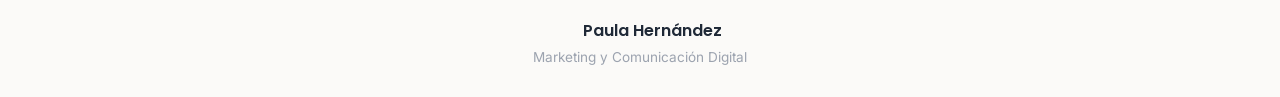
==== commit 0fbc0aca: "Fix broken markup left over from removing the budget field Removing the "Presupuesto estimado" selec" ====
--- a/index.html
+++ b/index.html
@@ -451,31 +451,28 @@
           </div>
         </div>
 
-        <div class="form-row">
-          <div class="form-field">
-            <label for="asunto"><i data-lucide="briefcase"></i> Tipo de proyecto</label>
-            <select id="asunto" name="asunto">
-              <option>Estrategia de comunicación</option>
-              <option>Community management</option>
-              <option>Contenido, vídeo y edición</option>
-              <option>SEO y contenido con IA</option>
-              <option>Otro</option>
-            </select>
-          </div>
-        
+        <div class="form-field">
+          <label for="asunto"><i data-lucide="briefcase"></i> Tipo de proyecto</label>
+          <select id="asunto" name="asunto">
+            <option>Estrategia de comunicación</option>
+            <option>Community management</option>
+            <option>Contenido, vídeo y edición</option>
+            <option>SEO y contenido con IA</option>
+            <option>Otro</option>
+          </select>
+        </div>
+
         <div class="form-field">
           <label for="mensaje"><i data-lucide="message-square"></i> Mensaje</label>
           <textarea id="mensaje" name="mensaje" rows="4" placeholder="Cuéntame sobre tu proyecto o idea..." required></textarea>
         </div>
-          </div>
-</div>
+
         <button type="submit" class="btn btn-primary btn-large booking-submit">
           <i data-lucide="send"></i> <span>Enviar mensaje</span>
         </button>
         <p class="booking-note"><i data-lucide="shield-check"></i> ¡Tu mensaje llega directo a mi correo!</p>
       </form>
-    </section>
-      
+
       <aside class="booking-side">
         <div class="side-card">
           <h3><i data-lucide="plane"></i> Aerolíneas asociadas</h3>
